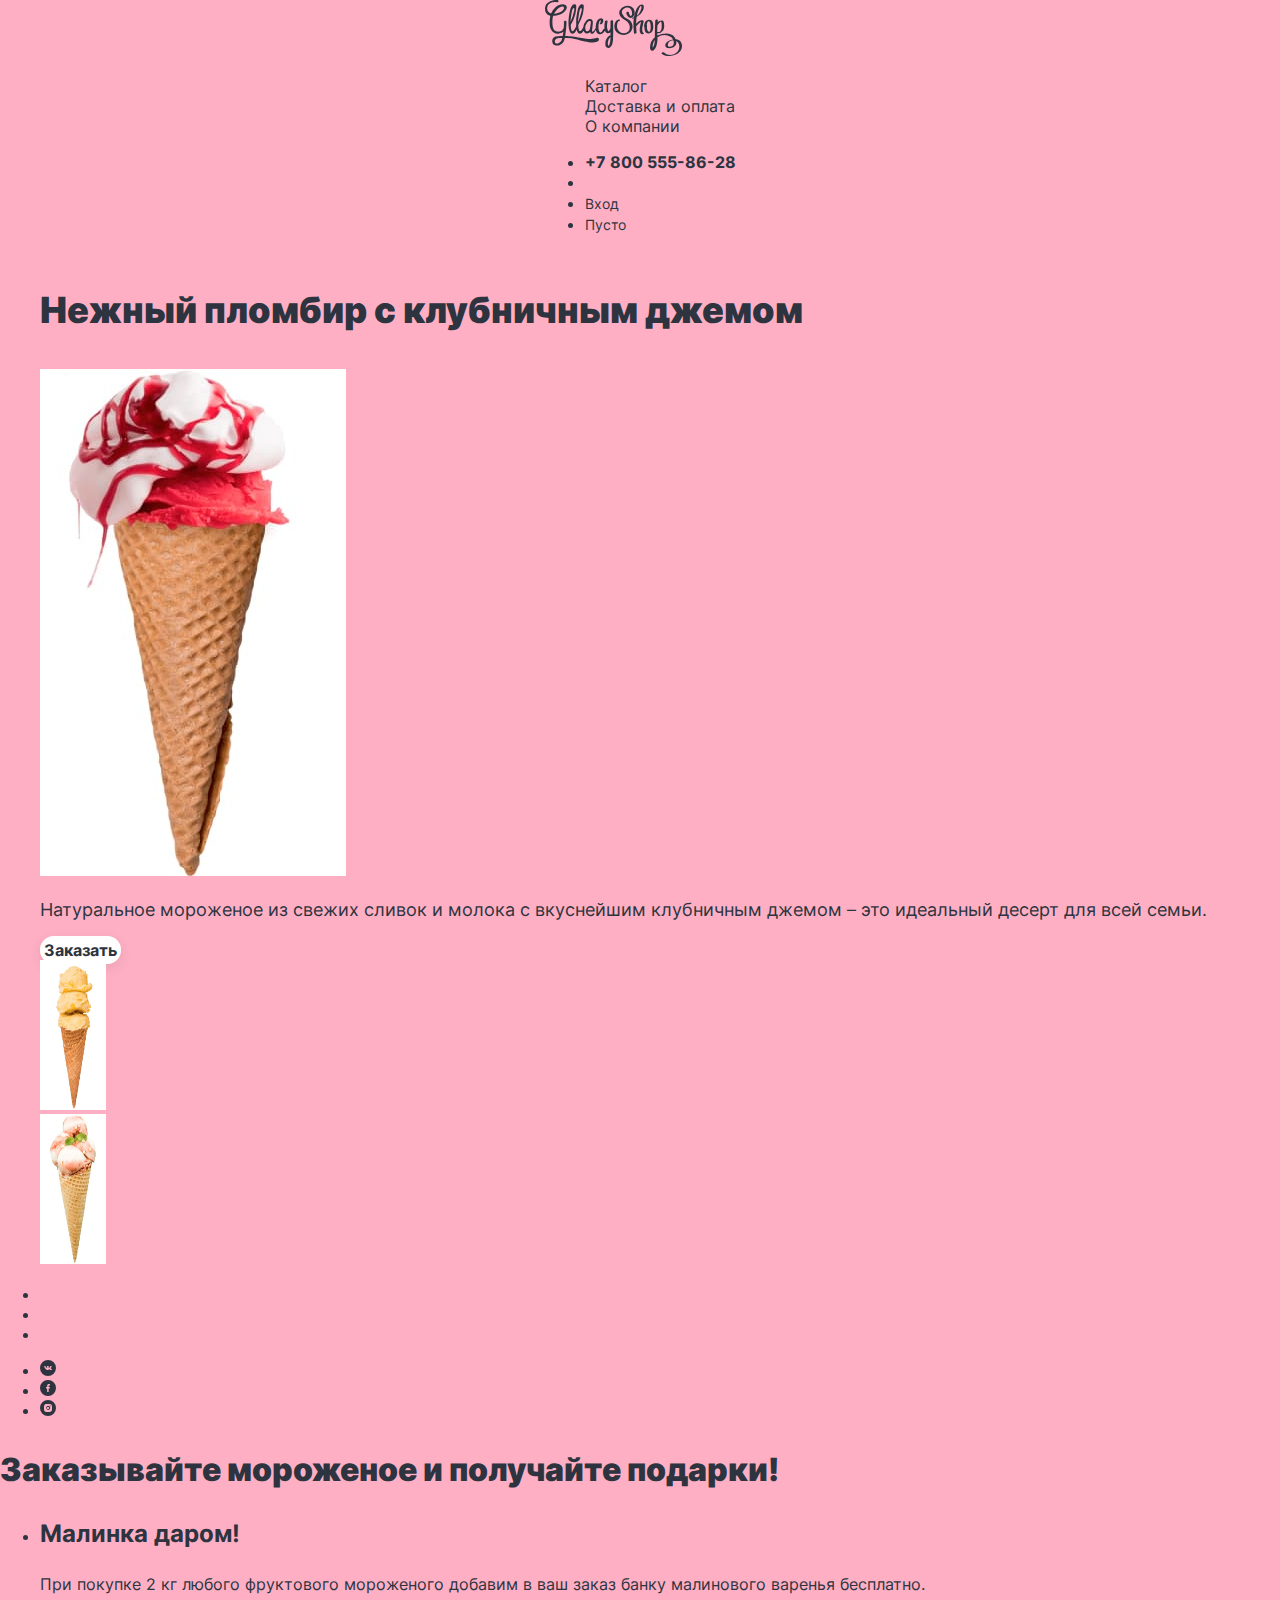
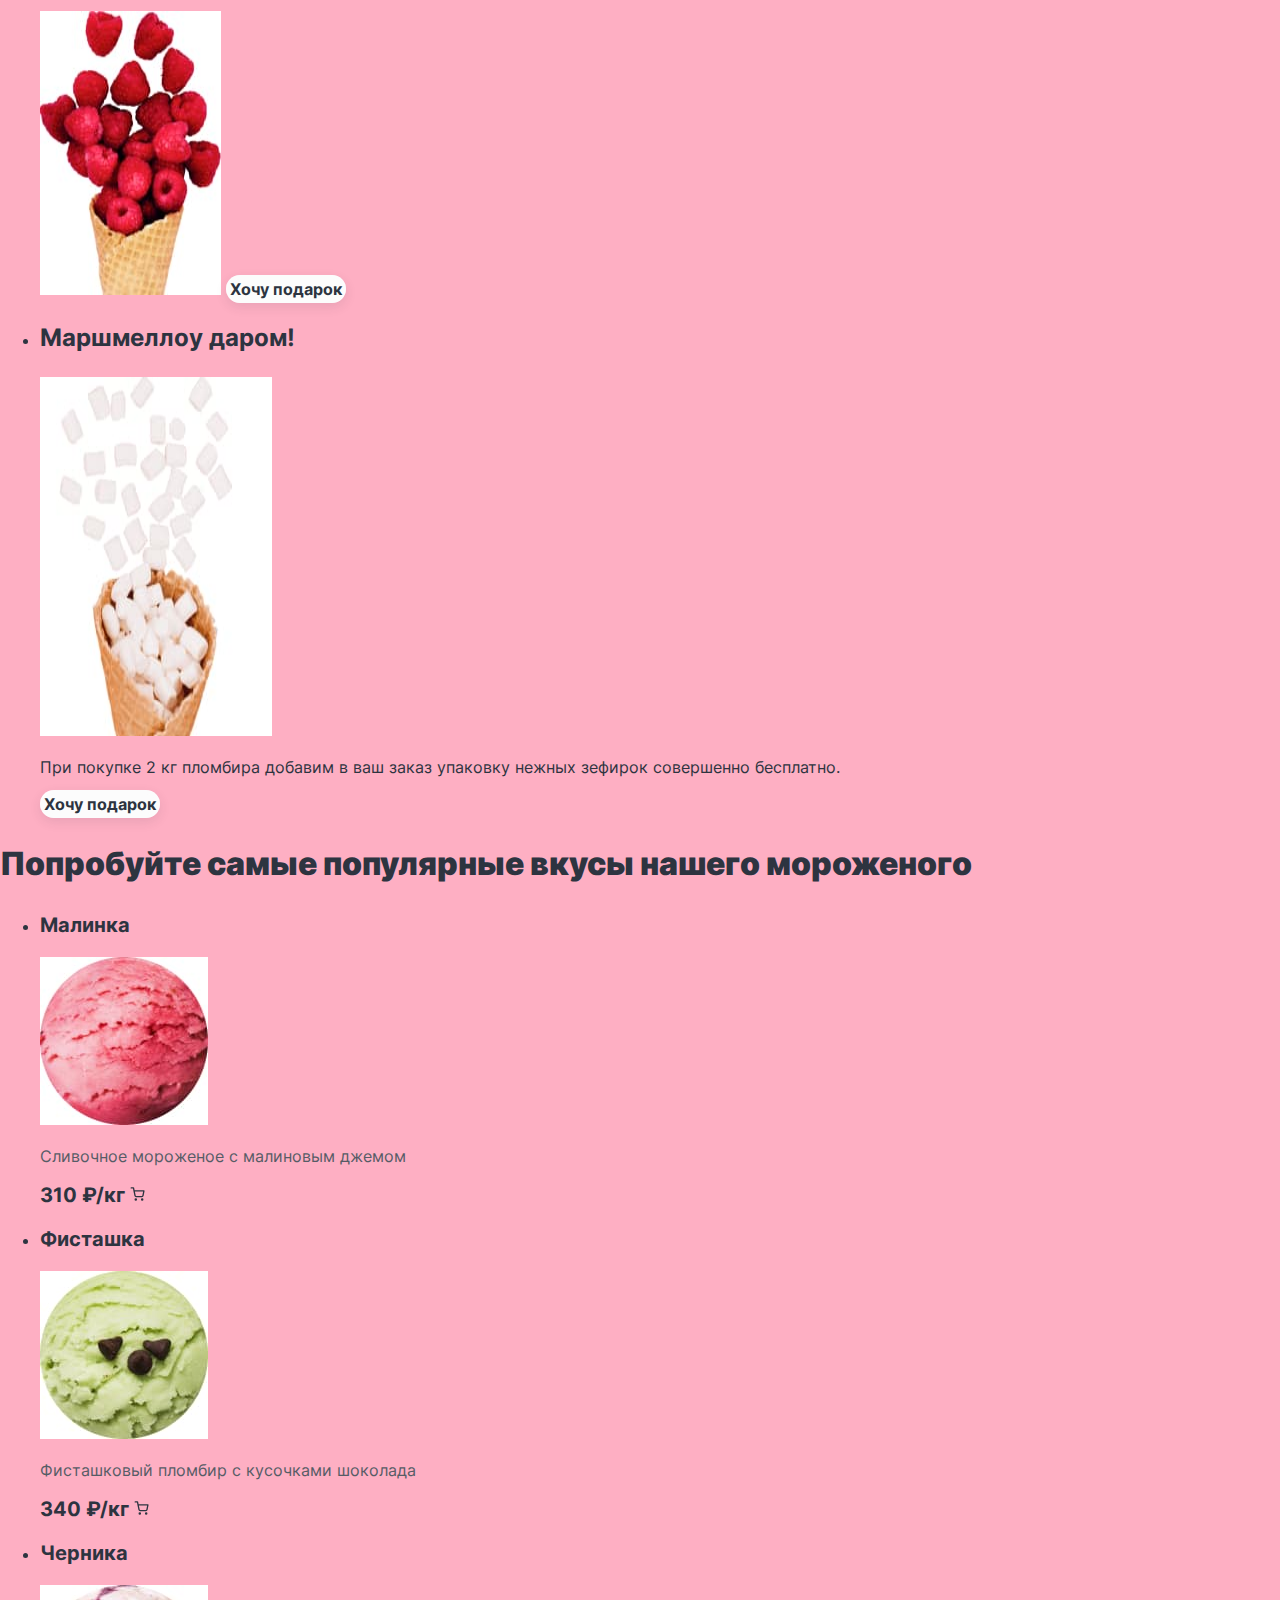
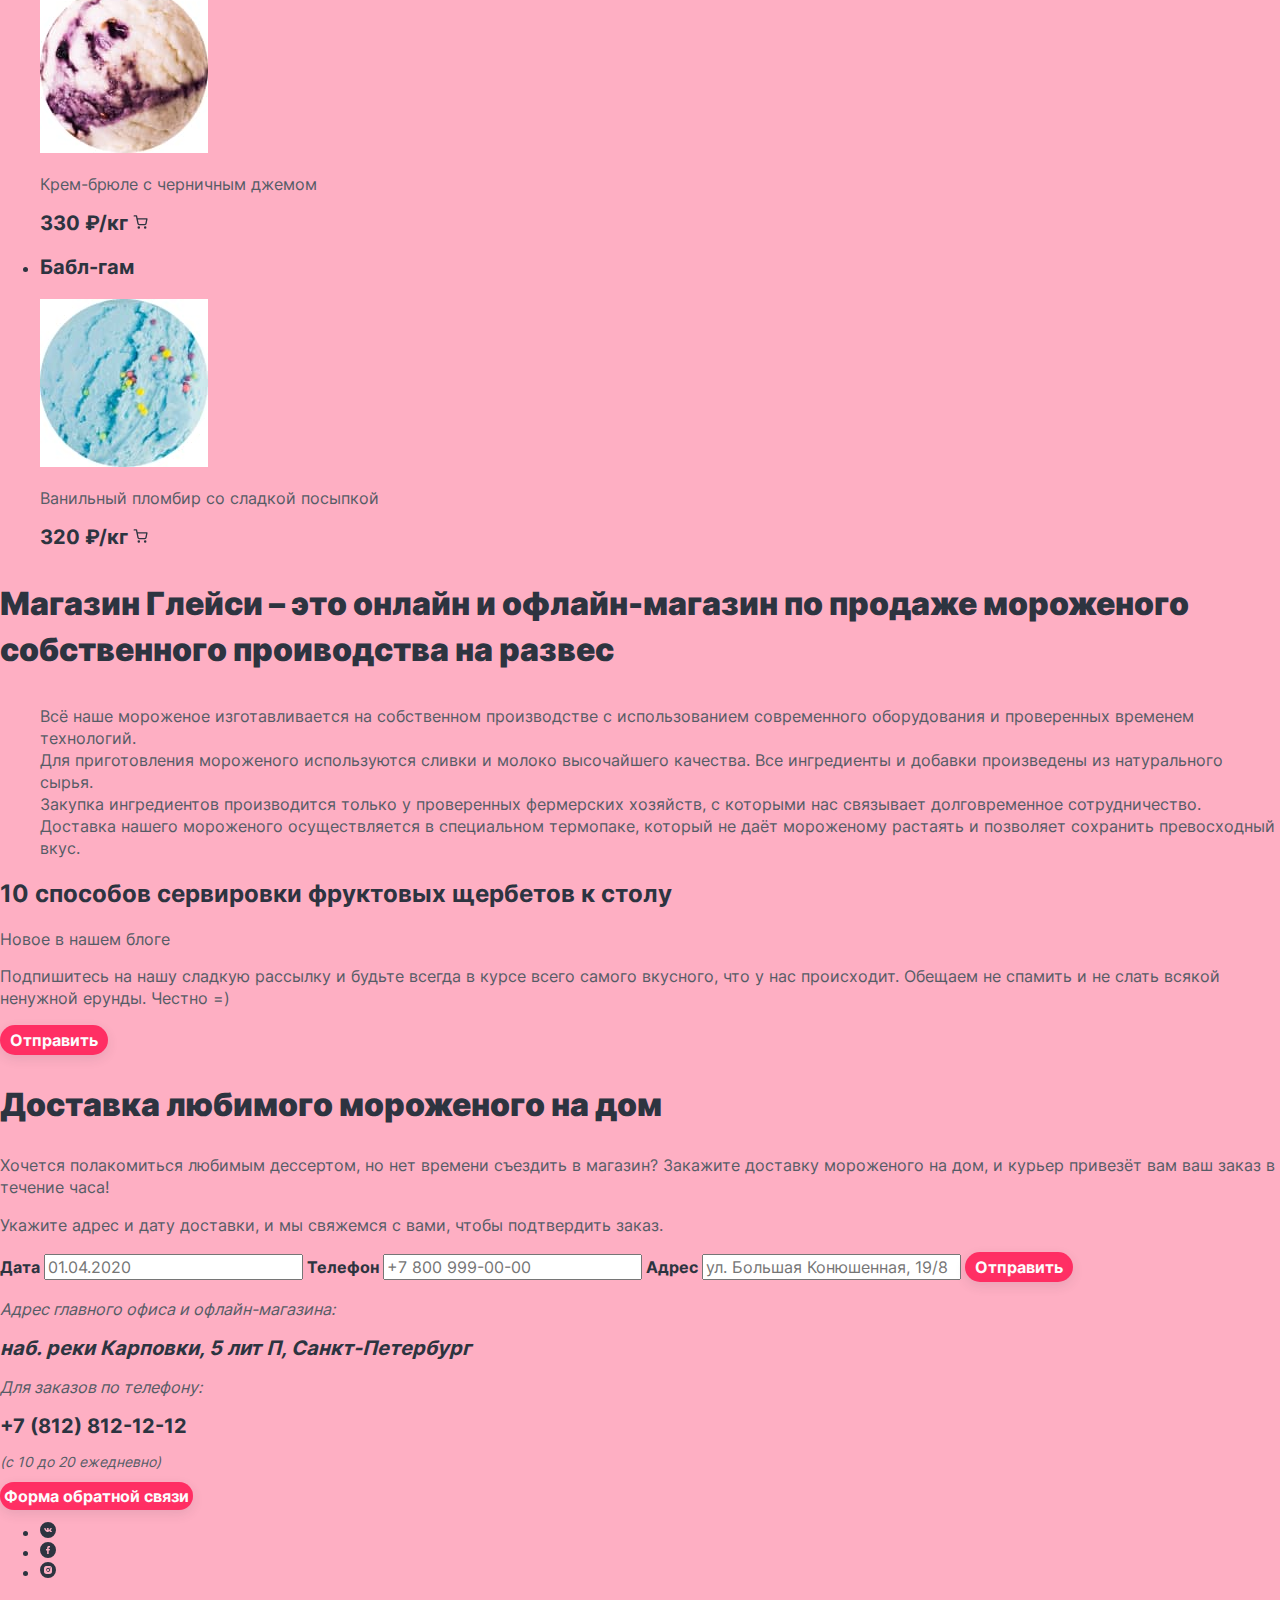
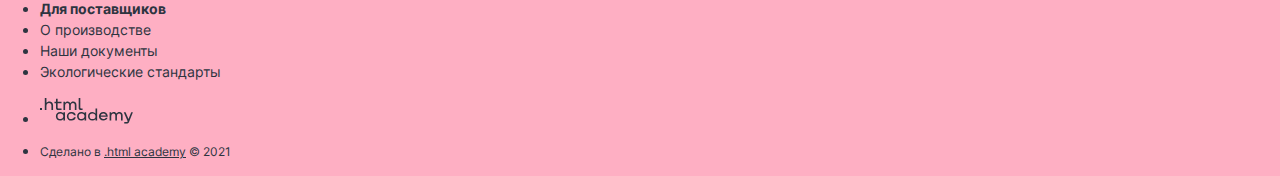
==== index.html @ 23bd1924 "Добавляет иконки в карточках товаров" ====
<!DOCTYPE html>
<html lang="ru">
  <head>
    <meta charset="utf-8">
    <link rel="stylesheet" href="styles/style.css">
    <link rel="stylesheet" href="fonts/stylesheet.css">
    <title>HTML Academy: Gllacy Shop</title>
  </head>
  <body>
    <!--Главная навигация-->
    <header class="main-header">
      <nav class="main-nav">
        <a class="main-nav-logo logo" href="https://htmlacademy.ru">
          <img class="main-nav-logo-img" src="/images/logo.svg" width="137" height="56" alt="Логотип магазина.">
        </a>
        <ul class="main-nav-list">
          <li class="main-nav-item">
            <a class="main-nav-link" href="catalog.html">Каталог</a>
          </li>
          <li class="main-nav-item">
            <a class="main-nav-link" href="#">Доставка и оплата</a>
          </li>
          <li class="main-nav-item">
            <a class="main-nav-link" href="#">О компании</a>
          </li>
        </ul>
        <ul class="user-nav-list">
          <li class=user-nav-item>
            <address class="user-nav-contacts">
              <a class="phone" href="tel:+78005558628">+7 800 555-86-28</a>
            </address>
          </li>
          <li class="user-nav-item">
            <a class="user-nav-link" href="#">
              <span class="visually-hidden">Поиск.</span>
            </a>
          </li>
          <li class="user-nav-item">
            <a class="user-nav-link" href="#">
              <span class="visually-hidden">Личный кабинет.</span>
              Вход
            </a>
          </li>
          <li class="user-nav-item">
            <a class="user-nav-link" href="#">
              <span class="visually-hidden">Корзина.</span>
              Пусто
            </a>
          </li>
        </ul>
      </nav>
    </header>
    <main class="main-page">
      <h1 class="visually-hidden">Gllacy Shop.</h1>
      <!--Рекламный блок-->
      <section class="promo">
        <h2 class="visually-hidden">Рекламный блок.</h2>
        <ul class="promo-list">
          <li class="promo-item">
            <h3 class="promo-caption">Нежный пломбир с клубничным джемом</h3>
            <img class="promo-img" src="/images/catalog/ice-cream-strawberry.jpg" width="306" height="507" alt="Рожок клубничного мороженого.">
            <p class="promo-text">Натуральное мороженое из свежих сливок и молока с вкуснейшим клубничным джемом – это идеальный десерт для всей семьи.</p>
            <a class="promo-link" href="#">Заказать</a>
          </li>
          <li class="promo-item">
            <img class="promo-img" src="/images/catalog/ice-cream-banana.jpg" width="66" height="150" alt="Рожок бананового мороженого.">
          </li>
          <li class="promo-item">
            <img class="promo-img" src="/images/catalog/ice-cream-marshmallow.jpg" width="66" height="150" alt="Рожок мороженого с Маршмеллоу.">
          </li>
        </ul>
        <!--Пагинация-->
        <div class="promo-pagination">
          <ul class="pagination-list">
            <li class="pagination-item">
              <a class="pagination-link visually-hidden" href="#">1.</a>
            </li>
            <li class="pagination-item">
              <a class="pagination-link visually-hidden" href="#">2.</a>
            </li>
            <li class="pagination-item">
              <a class="pagination-link visually-hidden" href="#">3.</a>
            </li>
          </ul>
        </div>
        <!--Ссылки на соц.сети-->
        <ul class="social-list">
          <li class="socials-item">
            <a class="socials-link socials-link-vk" href="https://vk.com/htmlacademy">
              <svg class="icon-vk" width="16" height="16" fill="none" xmlns="http://www.w3.org/2000/svg"><path fill-rule="evenodd" clip-rule="evenodd" d="M16 8A8 8 0 1 1 0 8a8 8 0 0 1 16 0ZM8.4 9.98H7.9s-1.05.06-1.98-.79c-1.01-.92-1.9-2.76-1.9-2.76s-.06-.12 0-.18.23-.07.23-.07H5.4s.11.01.19.06c.06.04.1.12.1.12s.18.4.43.78c.47.72.7.88.86.8.24-.11.16-1.02.16-1.02s0-.33-.11-.48c-.1-.11-.28-.14-.36-.15-.06-.01.04-.14.18-.2.2-.09.57-.1 1-.09.33 0 .43.02.56.05.3.06.3.27.27.71a9.7 9.7 0 0 0-.01.6c-.01.22-.02.48.15.58.09.05.3 0 .84-.8.25-.37.44-.81.44-.81s.04-.08.11-.12c.07-.03.15-.02.15-.02h1.2s.37-.04.43.1c.06.15-.14.5-.63 1.07-.46.54-.69.75-.67.92.01.13.16.25.44.48a3.4 3.4 0 0 1 .8.8c.26.4-.3.42-.3.42l-1.06.02s-.23.04-.54-.15c-.15-.1-.3-.25-.45-.4-.23-.22-.44-.43-.62-.38-.3.08-.28.65-.28.65s0 .12-.07.18c-.07.07-.22.08-.22.08Z" fill="#2D3440"/></svg>
            </a>
          </li>
          <li class="socials-item">
            <a class="socials-link socials-link-facebook" href="https://www.facebook.com/htmlacademy">
              <svg class="icon-facebook" width="16" height="16" fill="none" xmlns="http://www.w3.org/2000/svg"><path fill-rule="evenodd" clip-rule="evenodd" d="M16 8A8 8 0 1 1 0 8a8 8 0 0 1 16 0Zm-6.38.6h-.95V12H7.14V8.6H6V7h1.14V5.88C7.14 4.66 7.88 4 8.91 4c.5 0 .97.04 1.09.06V5.4h-.57c-.76 0-.76.39-.76.8V7H10l-.38 1.6Z" fill="#2D3440"/></svg>
            </a>
          </li>
          <li class="socials-item">
            <a class="socials-link socials-link-insta" href="https://wwww.instagram.com/htmlacademy">
              <svg class="icon-instagram" width="16" height="16" fill="none" xmlns="http://www.w3.org/2000/svg"><path fill-rule="evenodd" clip-rule="evenodd" d="M16 8A8 8 0 1 1 0 8a8 8 0 0 1 16 0ZM9.65 4.02C9.22 4 9.09 4 8 4c-1.09 0-1.22 0-1.65.02-.43.02-.71.1-.97.19-.27.1-.5.26-.7.46-.21.2-.37.44-.47.71-.1.26-.17.54-.19.97C4 6.78 4 6.91 4 8c0 1.09 0 1.22.02 1.65.02.42.1.72.19.97.1.27.26.5.46.7.2.21.44.37.71.47.26.1.55.17.97.19.43.02.56.02 1.65.02 1.09 0 1.22 0 1.65-.02.42-.02.72-.1.97-.19.27-.1.5-.26.7-.46.21-.2.37-.44.47-.71.1-.26.17-.55.19-.97C12 9.22 12 9.09 12 8c0-1.09 0-1.22-.02-1.65a2.95 2.95 0 0 0-.19-.97c-.1-.27-.26-.5-.46-.7a1.95 1.95 0 0 0-.71-.47c-.26-.1-.55-.17-.97-.19ZM6.59 6.6A2 2 0 1 1 9.4 9.4 2 2 0 0 1 6.6 6.6Zm3.86-1.04a.5.5 0 1 1-.7.7.5.5 0 0 1 .7-.7Zm-1.6 1.6a1.2 1.2 0 1 0-1.7 1.7 1.2 1.2 0 0 0 1.7-1.7Z" fill="#2D3440"/></svg>
            </a>
          </li>
        </ul>
      </section>
      <!--Акции-->
      <section class="banner">
        <h2 class="banner-title">Заказывайте мороженое и получайте подарки!</h2>
        <ul class="banner-list">
          <li class="banner-card">
            <h3 class="banner-card-caption">Малинка даром!</h3>
            <p class="banner-card-text">При покупке 2 кг любого фруктового мороженого добавим в ваш заказ банку малинового варенья бесплатно.</p>
            <img class="banner-card-img" src="/images/raspberry.jpg" width="181" height="284" alt="Рожок с малинкой">
            <a class="btn banner-card-link">Хочу подарок</a>
          </li>
          <li class="banner-card">
            <h3 class="banner-card-caption">Маршмеллоу даром!</h3>
            <img class="banner-card-img" src="/images/marshmallow.jpg" width="232" height="359" alt="Рожок с зефирками">
            <p class="banner-card-text">При покупке 2 кг пломбира добавим в ваш заказ упаковку нежных зефирок совершенно бесплатно.</p>
            <a class="btn banner-card-link">Хочу подарок</a>
          </li>
        </ul>
      </section>
      <!--Популярные товары-->
      <section class="popular">
        <h2 class="popular-title">Попробуйте самые популярные вкусы нашего мороженого</h2>
        <ul class="popular-list">
          <li class="popular-item">
            <h3 class="popular-item-caption">Малинка</h3>
            <img class="popular-item-img" src="/images/catalog/rasberry-ball.jpg" width="168" height="168" alt="Шарик малинового мороженого.">
            <p class="popular-item-text">Сливочное мороженое с малиновым джемом</p>
            <strong class="popular-item-price">310 ₽/кг</strong>
            <a class="basket" href="#">
              <svg class="basket-icon-svg" width="16" height="16" fill="none" xmlns="http://www.w3.org/2000/svg"><path fill-rule="evenodd" clip-rule="evenodd" d="M1.17 1.25a.67.67 0 0 0 0 1.33h1.77l.47 2.34v.05l.97 4.84a1.83 1.83 0 0 0 1.82 1.46h5.62a1.83 1.83 0 0 0 1.82-1.46V9.8l.93-4.86a.67.67 0 0 0-.66-.8h-9.3L4.14 1.8a.67.67 0 0 0-.66-.54H1.17Zm4.52 8.3-.81-4.07h8.23l-.78 4.07a.5.5 0 0 1-.49.4H6.18a.5.5 0 0 1-.49-.4ZM4.56 13.5a1.25 1.25 0 1 1 2.49 0 1.25 1.25 0 0 1-2.5 0Zm6.37 0a1.25 1.25 0 1 1 2.5 0 1.25 1.25 0 0 1-2.5 0Z" fill="#2D3440"/></svg>
            </a>
          </li>
          <li class="popular-item">
            <h3 class="popular-item-caption">Фисташка</h3>
            <img class="popular-item-img" src="/images/catalog/pistachio-ball.jpg" width="168" height="168" alt="Шарик фисташкового мороженого.">
            <p class="popular-item-text">Фисташковый пломбир с кусочками шоколада</p>
            <strong class="popular-item-price">340 ₽/кг</strong>
            <a class="basket" href="#">
              <svg class="basket-icon-svg" width="16" height="16" fill="none" xmlns="http://www.w3.org/2000/svg"><path fill-rule="evenodd" clip-rule="evenodd" d="M1.17 1.25a.67.67 0 0 0 0 1.33h1.77l.47 2.34v.05l.97 4.84a1.83 1.83 0 0 0 1.82 1.46h5.62a1.83 1.83 0 0 0 1.82-1.46V9.8l.93-4.86a.67.67 0 0 0-.66-.8h-9.3L4.14 1.8a.67.67 0 0 0-.66-.54H1.17Zm4.52 8.3-.81-4.07h8.23l-.78 4.07a.5.5 0 0 1-.49.4H6.18a.5.5 0 0 1-.49-.4ZM4.56 13.5a1.25 1.25 0 1 1 2.49 0 1.25 1.25 0 0 1-2.5 0Zm6.37 0a1.25 1.25 0 1 1 2.5 0 1.25 1.25 0 0 1-2.5 0Z" fill="#2D3440"/></svg>
            </a>
          </li>
          <li class="popular-item">
            <h3 class="popular-item-caption">Черника</h3>
            <img class="popular-item-img" src="/images/catalog/blueberry-ball.jpg" width="168" height="168" alt="Шарик черничного мороженого.">
            <p class="popular-item-text">Крем-брюле с черничным джемом</p>
            <strong class="popular-item-price">330 ₽/кг</strong>
            <a class="basket" href="#">
              <svg class="basket-icon-svg" width="16" height="16" fill="none" xmlns="http://www.w3.org/2000/svg"><path fill-rule="evenodd" clip-rule="evenodd" d="M1.17 1.25a.67.67 0 0 0 0 1.33h1.77l.47 2.34v.05l.97 4.84a1.83 1.83 0 0 0 1.82 1.46h5.62a1.83 1.83 0 0 0 1.82-1.46V9.8l.93-4.86a.67.67 0 0 0-.66-.8h-9.3L4.14 1.8a.67.67 0 0 0-.66-.54H1.17Zm4.52 8.3-.81-4.07h8.23l-.78 4.07a.5.5 0 0 1-.49.4H6.18a.5.5 0 0 1-.49-.4ZM4.56 13.5a1.25 1.25 0 1 1 2.49 0 1.25 1.25 0 0 1-2.5 0Zm6.37 0a1.25 1.25 0 1 1 2.5 0 1.25 1.25 0 0 1-2.5 0Z" fill="#2D3440"/></svg>
            </a>
          </li>
          <li class="popular-item">
            <h3 class="popular-item-caption">Бабл-гам</h3>
            <img class="popular-item-img" src="/images/catalog/bubble-ball.jpg" width="168" height="168" alt="Шарик ванильного мороженого голубого цвета.">
            <p class="popular-item-text">Ванильный пломбир со сладкой посыпкой</p>
            <strong class="popular-item-price">320 ₽/кг</strong>
            <a class="basket" href="#">
              <svg class="basket-icon-svg" width="16" height="16" fill="none" xmlns="http://www.w3.org/2000/svg"><path fill-rule="evenodd" clip-rule="evenodd" d="M1.17 1.25a.67.67 0 0 0 0 1.33h1.77l.47 2.34v.05l.97 4.84a1.83 1.83 0 0 0 1.82 1.46h5.62a1.83 1.83 0 0 0 1.82-1.46V9.8l.93-4.86a.67.67 0 0 0-.66-.8h-9.3L4.14 1.8a.67.67 0 0 0-.66-.54H1.17Zm4.52 8.3-.81-4.07h8.23l-.78 4.07a.5.5 0 0 1-.49.4H6.18a.5.5 0 0 1-.49-.4ZM4.56 13.5a1.25 1.25 0 1 1 2.49 0 1.25 1.25 0 0 1-2.5 0Zm6.37 0a1.25 1.25 0 1 1 2.5 0 1.25 1.25 0 0 1-2.5 0Z" fill="#2D3440"/></svg>
            </a>
          </li>
        </ul>
      </section>
      <!--Преимущества-->
      <section class="advantages">
        <h2 class="visually-hidden">Преимущества.</h2>
        <h3 class="advantages-title">Магазин Глейси – это онлайн и офлайн-магазин по продаже мороженого собственного проиводства на развес</h3>
        <dl class="advantages-list">
          <dt class="advantages-term icon-product">
            <span class="visually-hidden">Собственное производство.</span>
          </dt>
          <dd class="advantages-text">Всё наше мороженое изготавливается на собственном производстве с использованием современного оборудования и проверенных временем технологий.</dd>
          <dt class="advantages-term icon-ingredients">
            <span class="visually-hidden">Натуральные ингридиенты.</span>
          </dt>
          <dd class="advantages-text">Для приготовления мороженого используются сливки и молоко высочайшего качества. Все ингредиенты и добавки произведены из натурального сырья.</dd>
          <dt class="advantages-term icon-purchase">
            <span class="visually-hidden">Закупка у проверенных фермеров.</span>
          </dt>
          <dd class="advantages-text">Закупка ингредиентов производится только у проверенных фермерских хозяйств, с которыми нас связывает долговременное сотрудничество.</dd>
          <dt class="advantages-term icon-delivery">
            <span class="visually-hidden">Доставка.</span>
          </dt>
          <dd class="advantages-text">Доставка нашего мороженого осуществляется в специальном термопаке, который не даёт мороженому растаять и позволяет сохранить превосходный вкус.</dd>
        </dl>
      </section>
      <!--Блог-->
      <aside class="blog">
        <a class="blog-link" href="#">
          <h2 class="blog-title">10 способов сервировки фруктовых щербетов к столу</h2>
          <p class="blog-text">Новое в нашем блоге</p>
        </a>
      </aside>
      <!--Подписка-->
      <article class="subscription">
        <h2 class="visually-hidden">Подписка</h2>
        <p class="subscription-text">Подпишитесь на нашу сладкую рассылку и будьте всегда в курсе всего самого вкусного, что у нас происходит. Обещаем не спамить и не слать всякой ненужной ерунды. Честно =)</p>
          <form class="subscription-form" action="https://echo.htmlacademy.ru" method="post" >
            <label class="visually-hidden">Ваш email.
              <input class="subscription-field" type="email" name="subscription-email" id="subscription-email" placeholder="email@example.com">
            </label>
          </form>
          <button class="subscription-button" type="submit">Отправить</button>
      </article>
      <section class="delivery">
        <h2 class="delivery-tytle">Доставка любимого мороженого на дом</h2>
        <p class="delivery-text">Хочется полакомиться любимым дессертом, но нет времени съездить в магазин? Закажите доставку мороженого на дом, и курьер привезёт вам ваш заказ в течение часа!</p>
        <form class="delivery-form" action="https://echo.htmlacademy.ru" method="post">
          <p class="delivery-form-text">Укажите адрес и дату доставки, и мы свяжемся с вами, чтобы подтвердить заказ.</p>
          <label class="delivery-form-date">Дата    <!--Добавить всплывающую подсказку-->
            <input class="delivery-date-field" type="text" name="delivery-date" id="delivery-date" placeholder="01.04.2020">
          </label>
          <label class="delivery-form-phone">Телефон
            <input class="delivery-phone-field" type="text" name="delivery-phone" id="delivery-phone" placeholder="+7 800 999-00-00">
          </label>
          <label class="delivery-form-adress">Адрес    <!--Добавить всплывающую подсказку-->
            <input class="delivery-adress-field" type="text" name="delivery-adress" id="delivery-adress" placeholder="ул. Большая Конюшенная, 19/8">
          </label>
          <button class="subscription-button" type="submit">Отправить</button>
        </form>
      </section>
      <section class="feedback">
        <h2 class="visually-hidden">Контакты.</h2>
        <address class="feedback-contacts">
          <p class="contact-adress">Адрес главного офиса и офлайн-магазина:</p>
          <!--ссылка или просто strong-->
          <a class="contact-adress-link" href="#">наб. реки Карповки, 5 лит П, Санкт-Петербург</a>    <!--Добавить адресс ссылке-->
          <p class="contact-phone">Для заказов по телефону:</p>
          <a class="contact-phone-link" href="+78128121212">+7 (812) 812-12-12</a>
          <p class="contact-time">(с 10 до 20 ежедневно)</p>
        </address>
        <a class="feedback-butoon" href="#">Форма обратной связи</a>
      </section>
    </main>
    <footer class="page-footer">
      <ul class="social-list">
        <li class="socials-item">
          <a class="socials-link socials-link-vk" href="https://vk.com/htmlacademy">
            <svg class="icon-vk" width="16" height="16" fill="none" xmlns="http://www.w3.org/2000/svg"><path fill-rule="evenodd" clip-rule="evenodd" d="M16 8A8 8 0 1 1 0 8a8 8 0 0 1 16 0ZM8.4 9.98H7.9s-1.05.06-1.98-.79c-1.01-.92-1.9-2.76-1.9-2.76s-.06-.12 0-.18.23-.07.23-.07H5.4s.11.01.19.06c.06.04.1.12.1.12s.18.4.43.78c.47.72.7.88.86.8.24-.11.16-1.02.16-1.02s0-.33-.11-.48c-.1-.11-.28-.14-.36-.15-.06-.01.04-.14.18-.2.2-.09.57-.1 1-.09.33 0 .43.02.56.05.3.06.3.27.27.71a9.7 9.7 0 0 0-.01.6c-.01.22-.02.48.15.58.09.05.3 0 .84-.8.25-.37.44-.81.44-.81s.04-.08.11-.12c.07-.03.15-.02.15-.02h1.2s.37-.04.43.1c.06.15-.14.5-.63 1.07-.46.54-.69.75-.67.92.01.13.16.25.44.48a3.4 3.4 0 0 1 .8.8c.26.4-.3.42-.3.42l-1.06.02s-.23.04-.54-.15c-.15-.1-.3-.25-.45-.4-.23-.22-.44-.43-.62-.38-.3.08-.28.65-.28.65s0 .12-.07.18c-.07.07-.22.08-.22.08Z" fill="#2D3440"/></svg>
          </a>
        </li>
        <li class="socials-item">
          <a class="socials-link socials-link-facebook" href="https://www.facebook.com/htmlacademy">
            <svg class="icon-facebook" width="16" height="16" fill="none" xmlns="http://www.w3.org/2000/svg"><path fill-rule="evenodd" clip-rule="evenodd" d="M16 8A8 8 0 1 1 0 8a8 8 0 0 1 16 0Zm-6.38.6h-.95V12H7.14V8.6H6V7h1.14V5.88C7.14 4.66 7.88 4 8.91 4c.5 0 .97.04 1.09.06V5.4h-.57c-.76 0-.76.39-.76.8V7H10l-.38 1.6Z" fill="#2D3440"/></svg>
          </a>
        </li>
        <li class="socials-item">
          <a class="socials-link socials-link-insta" href="https://wwww.instagram.com/htmlacademy">
            <svg class="icon-instagram" width="16" height="16" fill="none" xmlns="http://www.w3.org/2000/svg"><path fill-rule="evenodd" clip-rule="evenodd" d="M16 8A8 8 0 1 1 0 8a8 8 0 0 1 16 0ZM9.65 4.02C9.22 4 9.09 4 8 4c-1.09 0-1.22 0-1.65.02-.43.02-.71.1-.97.19-.27.1-.5.26-.7.46-.21.2-.37.44-.47.71-.1.26-.17.54-.19.97C4 6.78 4 6.91 4 8c0 1.09 0 1.22.02 1.65.02.42.1.72.19.97.1.27.26.5.46.7.2.21.44.37.71.47.26.1.55.17.97.19.43.02.56.02 1.65.02 1.09 0 1.22 0 1.65-.02.42-.02.72-.1.97-.19.27-.1.5-.26.7-.46.21-.2.37-.44.47-.71.1-.26.17-.55.19-.97C12 9.22 12 9.09 12 8c0-1.09 0-1.22-.02-1.65a2.95 2.95 0 0 0-.19-.97c-.1-.27-.26-.5-.46-.7a1.95 1.95 0 0 0-.71-.47c-.26-.1-.55-.17-.97-.19ZM6.59 6.6A2 2 0 1 1 9.4 9.4 2 2 0 0 1 6.6 6.6Zm3.86-1.04a.5.5 0 1 1-.7.7.5.5 0 0 1 .7-.7Zm-1.6 1.6a1.2 1.2 0 1 0-1.7 1.7 1.2 1.2 0 0 0 1.7-1.7Z" fill="#2D3440"/></svg>
          </a>
        </li>
      </ul>
      <ul class="footer-menu-list">
        <li class="footer-menu-item">
          <a class="footer-menu-link" href="#"><strong class="footer-menu-strong">Для поставщиков</strong></a>
        </li>
        <li class="footer-menu-item">
          <a class="footer-menu-link" href="#">О производстве</a>
        </li>
        <li class="footer-menu-item">
          <a class="footer-menu-link" href="#">Наши документы</a>
        </li>
        <li class="footer-menu-item">
          <a class="footer-menu-link" href="#">Экологические стандарты</a>
        </li>
      </ul>
      <ul class="footer-copyright-list">
        <li class="footer-copyright-item">
          <a class="footer-copyright-link" href="https://htmlacademy.ru">
            <img class="footer-copyright-img" src="/images/logo_htmlacademy.svg" width="93" height="26" alt="Логотип htmlacademy.">
          </a>
        </li>
        <li class="footer-copyright-item">
          <p class="footer-copyright-text">Сделано в <a class="footer-copyright-link" href="https://htmlacademy.ru">.html academy</a> © 2021</p>
        </li>
      </ul>
    </footer>
  </body>
---- styles/style.css ----
@font-face {
  font-family: 'Inter';
  src: url('Inter-ExtraBold.woff2') format('woff2'),
       url('Inter-ExtraBold.woff') format('woff');
  font-weight: bold;
  font-style: normal;
  font-display: swap;
}

@font-face {
  font-family: 'Inter';
  src: url('Inter-SemiBold.woff2') format('woff2'),
       url('Inter-SemiBold.woff') format('woff');
  font-weight: 600;
  font-style: normal;
  font-display: swap;
}

@font-face {
  font-family: 'Inter';
  src: url('Inter-Regular.woff2') format('woff2'),
       url('Inter-Regular.woff') format('woff');
  font-weight: normal;
  font-style: normal;
  font-display: swap;
}

@font-face {
  font-family: 'Inter';
  src: url('Inter-Black.woff2') format('woff2'),
       url('Inter-Black.woff') format('woff');
  font-weight: 900;
  font-style: normal;
  font-display: swap;
}

@font-face {
  font-family: 'Inter';
  src: url('Inter-Medium.woff2') format('woff2'),
       url('Inter-Medium.woff') format('woff');
  font-weight: 500;
  font-style: normal;
  font-display: swap;
}

@font-face {
  font-family: 'Inter';
  src: url('Inter-Light.woff2') format('woff2'),
       url('Inter-Light.woff') format('woff');
  font-weight: 300;
  font-style: normal;
  font-display: swap;
}

@font-face {
  font-family: 'Inter';
  src: url('Inter-Thin.woff2') format('woff2'),
       url('Inter-Thin.woff') format('woff');
  font-weight: 100;
  font-style: normal;
  font-display: swap;
}

@font-face {
  font-family: 'Inter';
  src: url('Inter-ExtraLight.woff2') format('woff2'),
       url('Inter-ExtraLight.woff') format('woff');
  font-weight: 200;
  font-style: normal;
  font-display: swap;
}

@font-face {
  font-family: 'Inter';
  src: url('Inter-Bold.woff2') format('woff2'),
       url('Inter-Bold.woff') format('woff');
  font-weight: bold;
  font-style: normal;
  font-display: swap;
}

:root {
  --color-extra-dark: #2d3440;
  --color-dark: #565c66;
  --color-neutral: #b9b9b9;
  --color-light: #e7e7e7;
  --color-extra-light: #fcfcfc;
  --color-white: #ffffff;
  --color-extra-bright: #ff2f64;
  --color-bright: #ff4a78;
  --color-neutral-bright: #ff7799;
  --color-light-bright: #feafc3;
  --color-extra-light-bright: #ffcbd8;
  --color-blue: #69a9ff;
  --color-yellow: #fcc850;
  --color-error: #ea5454;
  --color-warning: #fd912e;
  --color-success: #00e484;
  --color-border: rgba(255, 47, 100, 0.3);
  --color-border-light: rgba(252, 252, 252, 0.4);
  --color-background-color: rgba(252, 252, 252, 0.3);
  --color-shadow: rgba(45, 52, 64, 0.1);
}

html {
  height: 100%;
}

.visually-hidden {
  position: absolute;
  clip: rect(0, 0, 0, 0);
  margin: -1px;
  padding: 0;
  border: 0;
  height: 1px;
  width: 1px;
  overflow: hidden;
}

body {
  margin: 0;
  display: flex;
  flex-direction: column;
  min-height: 100%;
  font-family: "Inter", sans-serif;
  font-style: normal;
  font-weight: 400;
  font-size: 16px;
  line-height: 20px;
  color: var(--color-extra-dark);
  background-color: var(--color-light-bright);
}

/* Шапка */

.main-header {
  margin: 0 auto;
}

.main-nav-list {
  list-style-type: none;
}

.main-nav-link {
  font-size: 16px;
  font-weight: 400;
  line-height: 20px;
  color: var(--color-extra-dark);
  text-decoration: none;
}

.phone {
  font-size: 16px;
  font-weight: 700;
  line-height: 20px;
  color: var(--color-extra-dark);
  text-decoration: none;
  font-style: normal;
}

.user-nav-link {
  font-size: 14px;
  font-weight: 400;
  line-height: 20px;
  color: var(--color-extra-dark);
  text-decoration: none;
}

/* Промо */

.promo-list {
  list-style-type: none;
}

.promo-caption {
  font-size: 36px;
  font-weight: 900;
  line-height: 46px;
}

.promo-text {
  font-size: 18px;
  font-weight: 400;
  line-height: 24px;
}

.promo-link {
  font-size: 16px;
  font-weight: 700;
  line-height: 20px;
  color: var(--color-extra-dark);
  text-decoration: none;
  background-color: var(--color-white);
  border: 4px solid var(--color-border-light);
  border-radius: 26px;
  box-shadow: 0px 4px 12px var(--color-shadow);
}

/* Пагинация */

/* ССылки на соц.сети */

/* Баннеры */

.banner-title {
  font-size: 32px;
  font-weight: 900;
  line-height: 46px;
}

.banner-card-caption {
  font-size: 24px;
  font-weight: 700;
  line-height: 30px;
}

.banner-card-text {
  font-size: 16px;
  font-weight: 400;
  line-height: 22px;
}

.banner-card-link {
  font-size: 16px;
  font-weight: 700;
  line-height: 20px;
  background-color: var(--color-extra-light);
}

.btn {
  border: 4px solid var(--color-border-light);
  border-radius: 26px;
  box-shadow: 0px 4px 12px var(--color-shadow);
}

/* Популярные товары */

.popular-title {
  font-size: 32px;
  font-weight: 900;
  line-height: 46px;
}

.popular-item-caption {
  font-size: 20px;
  font-weight: 700;
  line-height: 24px;
}

.popular-item-text {
  font-size: 16px;
  font-weight: 400;
  line-height: 22px;
  color: var(--color-dark);
}

.popular-item-price {
  font-size: 20px;
  font-weight: 700;
  line-height: 24px;
}

/* Преимущества */

.advantages-title {
  font-size: 32px;
  font-weight: 900;
  line-height: 46px;
}

.advantages-text {
  font-size: 16px;
  font-weight: 400;
  line-height: 22px;
  color: var(--color-dark);
}

/* Блог */

.blog-link {
  text-decoration: none;
  color: var(--color-extra-dark);
}

.blog-title {
  font-size: 24px;
  font-weight: 700;
  line-height: 30px;
  text-decoration: none;
}

.blog-text {
  font-size: 16px;
  font-weight: 400;
  line-height: 20px;
  color: var(--color-dark);
}

/* Подписка */

.subscription-text {
  font-size: 16px;
  font-weight: 400;
  line-height: 22px;
  color: var(--color-dark);
}

.subscription-field {
  font-family: "Inter", sans-serif;
  font-size: 16px;
  font-weight: 400;
  line-height: 20px;
  color: var(--color-neutral);
}

.subscription-field::placeholder {
  font-family: "Inter", sans-serif;
  font-size: 16px;
  font-weight: 400;
  line-height: 20px;
  color: var(--color-neutral);
}

.subscription-button {
  font-family: "Inter", sans-serif;
  font-size: 16px;
  font-weight: 700;
  line-height: 20px;
  text-align: center;
  color: var(--color-extra-light);
  background-color: var(--color-extra-bright);
  border: 4px solid var(--color-border);
  box-shadow: 0px 4px 12px var(--color-shadow);
  border-radius: 26px;
}

/* Доставка */

.delivery-tytle {
  font-size: 32px;
  font-weight: 900;
  line-height: 46px;
  color: var(--color-extra-dark);
}

.delivery-text {
  font-size: 16px;
  font-weight: 400;
  line-height: 22px;
  color: var(--color-dark);
}

.delivery-form-text {
  font-size: 16px;
  font-weight: 400;
  line-height: 22px;
  color: var(--color-dark);
}

.delivery-form-date,
.delivery-form-phone,
.delivery-form-adress {
  font-size: 16px;
  font-weight: 700;
  line-height: 20px;
  color: var(--color-extra-dark);
}

.delivery-date-field,
.delivery-phone-field,
.delivery-adress-field {
  font-family: "Inter",sans-serif;
  font-size: 16px;
  font-weight: 400;
  line-height: 20px;
  font-style: normal;
  color: var(--color-neutral);
}

/* Контакты */

.contact-adress {
  font-size: 16px;
  font-weight: 400;
  line-height: 22px;
  color: var(--color-dark);
}

.contact-adress-link {
  font-size: 20px;
  font-weight: 700;
  line-height: 24px;
  color: var(--color-extra-dark);
  text-decoration: none;
}

.contact-phone {
  font-size: 16px;
  font-weight: 400;
  line-height: 22px;
  color: var(--color-dark);
}

.contact-phone-link {
  font-family: "Inter", sans-serif;
  font-size: 20px;
  font-weight: 700;
  line-height: 24px;
  color: var(--color-extra-dark);
  font-style: normal;
  text-decoration: none;
}

.contact-time {
  font-size: 14px;
  font-weight: 400;
  line-height: 20px;
  color: var(--color-dark);
}

.feedback-butoon {
  font-family: "Inter", sans-serif;
  font-size: 16px;
  font-weight: 700;
  line-height: 20px;
  text-align: center;
  text-decoration: none;
  color: var(--color-extra-light);
  background-color: var(--color-extra-bright);
  border: 4px solid var(--color-border);
  border-radius: 26px;
  box-shadow: 0px 4px 12px var(--color-shadow);
}

/* Футер */

.footer-menu-strong {
  font-size: 14px;
  font-weight: 700;
  line-height: 20px;
  color: var(--color-extra-dark);
}

.footer-menu-link {
  font-size: 14px;
  font-weight: 400;
  line-height: 20px;
  text-decoration: none;
  color: var(--color-extra-dark);
}

.footer-copyright-text {
  font-size: 12px;
  font-weight: 400;
  line-height: 16px;
  color: var(--color-extra-dark);
}

.footer-copyright-link {
  color: var(--color-extra-dark);
}


/* Каталог */

.breadcrumbs-link {
  font-size: 14px;
  font-weight: 700;
  line-height: 20px;
  color: var(--color-extra-dark);
}

.breadcrumbs-title {
  font-size: 32px;
  font-weight: 900;
  line-height: 46px;
  color: var(--color-extra-dark);
}

.catalog-filter {
  font-family: "Inter", sans-serif;
  font-size: 14px;
  font-weight: 400;
  line-height: 20px;
  color: var(--color-extra-dark);
}

.sorting-button {
  font-family: "Inter", sans-serif;
  font-size: 14px;
  font-weight: 700;
  line-height: 20px;
  background-color: var(--color-background-color);
  border: 2px solid var(--color-extra-light);
  border-radius: 20px;
}

.catalog-item-caption {
  font-size: 20px;
  font-weight: 700;
  line-height: 24px;
  text-align: center;
  color: var(--color-extra-dark);
}

.catalog-item-text {
  font-size: 16px;
  line-height: 22px;
  text-align: center;
  color: var(--color-dark);
}

.catalog-item-price {
  font-size: 20px;
  font-weight: 700;
  line-height: 24px;
  color: var(--color-extra-dark);
}

.pagination-show-more {
  font-family: "Inter", sans-serif;
  font-size: 16px;
  font-weight: 700;
  line-height: 20px;
  color: var(--color-extra-dark);
  text-align: center;
  background-color: var(--color-white);
  border: 4px solid var(--color-border-light);
  border-radius: 26px;
  box-shadow: 0px 4px 12px var(--color-shadow);
}

.pagination-link {
  font-size: 16px;
  font-weight: 400;
  line-height: 20px;
  color: var(--color-extra-dark);
  text-decoration: none;
}

.pagination-link-active {
  background-color: var(--color-white);
  border-radius: 50%;
}
---- fonts/stylesheet.css ----
@font-face {
    font-family: 'Inter';
    src: url('Inter-ExtraBold.woff2') format('woff2'),
        url('Inter-ExtraBold.woff') format('woff');
    font-weight: bold;
    font-style: normal;
    font-display: swap;
}

@font-face {
    font-family: 'Inter';
    src: url('Inter-SemiBold.woff2') format('woff2'),
        url('Inter-SemiBold.woff') format('woff');
    font-weight: 600;
    font-style: normal;
    font-display: swap;
}

@font-face {
    font-family: 'Inter';
    src: url('Inter-Regular.woff2') format('woff2'),
        url('Inter-Regular.woff') format('woff');
    font-weight: normal;
    font-style: normal;
    font-display: swap;
}

@font-face {
    font-family: 'Inter';
    src: url('Inter-Black.woff2') format('woff2'),
        url('Inter-Black.woff') format('woff');
    font-weight: 900;
    font-style: normal;
    font-display: swap;
}

@font-face {
    font-family: 'Inter';
    src: url('Inter-Medium.woff2') format('woff2'),
        url('Inter-Medium.woff') format('woff');
    font-weight: 500;
    font-style: normal;
    font-display: swap;
}

@font-face {
    font-family: 'Inter';
    src: url('Inter-Light.woff2') format('woff2'),
        url('Inter-Light.woff') format('woff');
    font-weight: 300;
    font-style: normal;
    font-display: swap;
}

@font-face {
    font-family: 'Inter';
    src: url('Inter-Thin.woff2') format('woff2'),
        url('Inter-Thin.woff') format('woff');
    font-weight: 100;
    font-style: normal;
    font-display: swap;
}

@font-face {
    font-family: 'Inter';
    src: url('Inter-ExtraLight.woff2') format('woff2'),
        url('Inter-ExtraLight.woff') format('woff');
    font-weight: 200;
    font-style: normal;
    font-display: swap;
}

@font-face {
    font-family: 'Inter';
    src: url('Inter-Bold.woff2') format('woff2'),
        url('Inter-Bold.woff') format('woff');
    font-weight: bold;
    font-style: normal;
    font-display: swap;
}
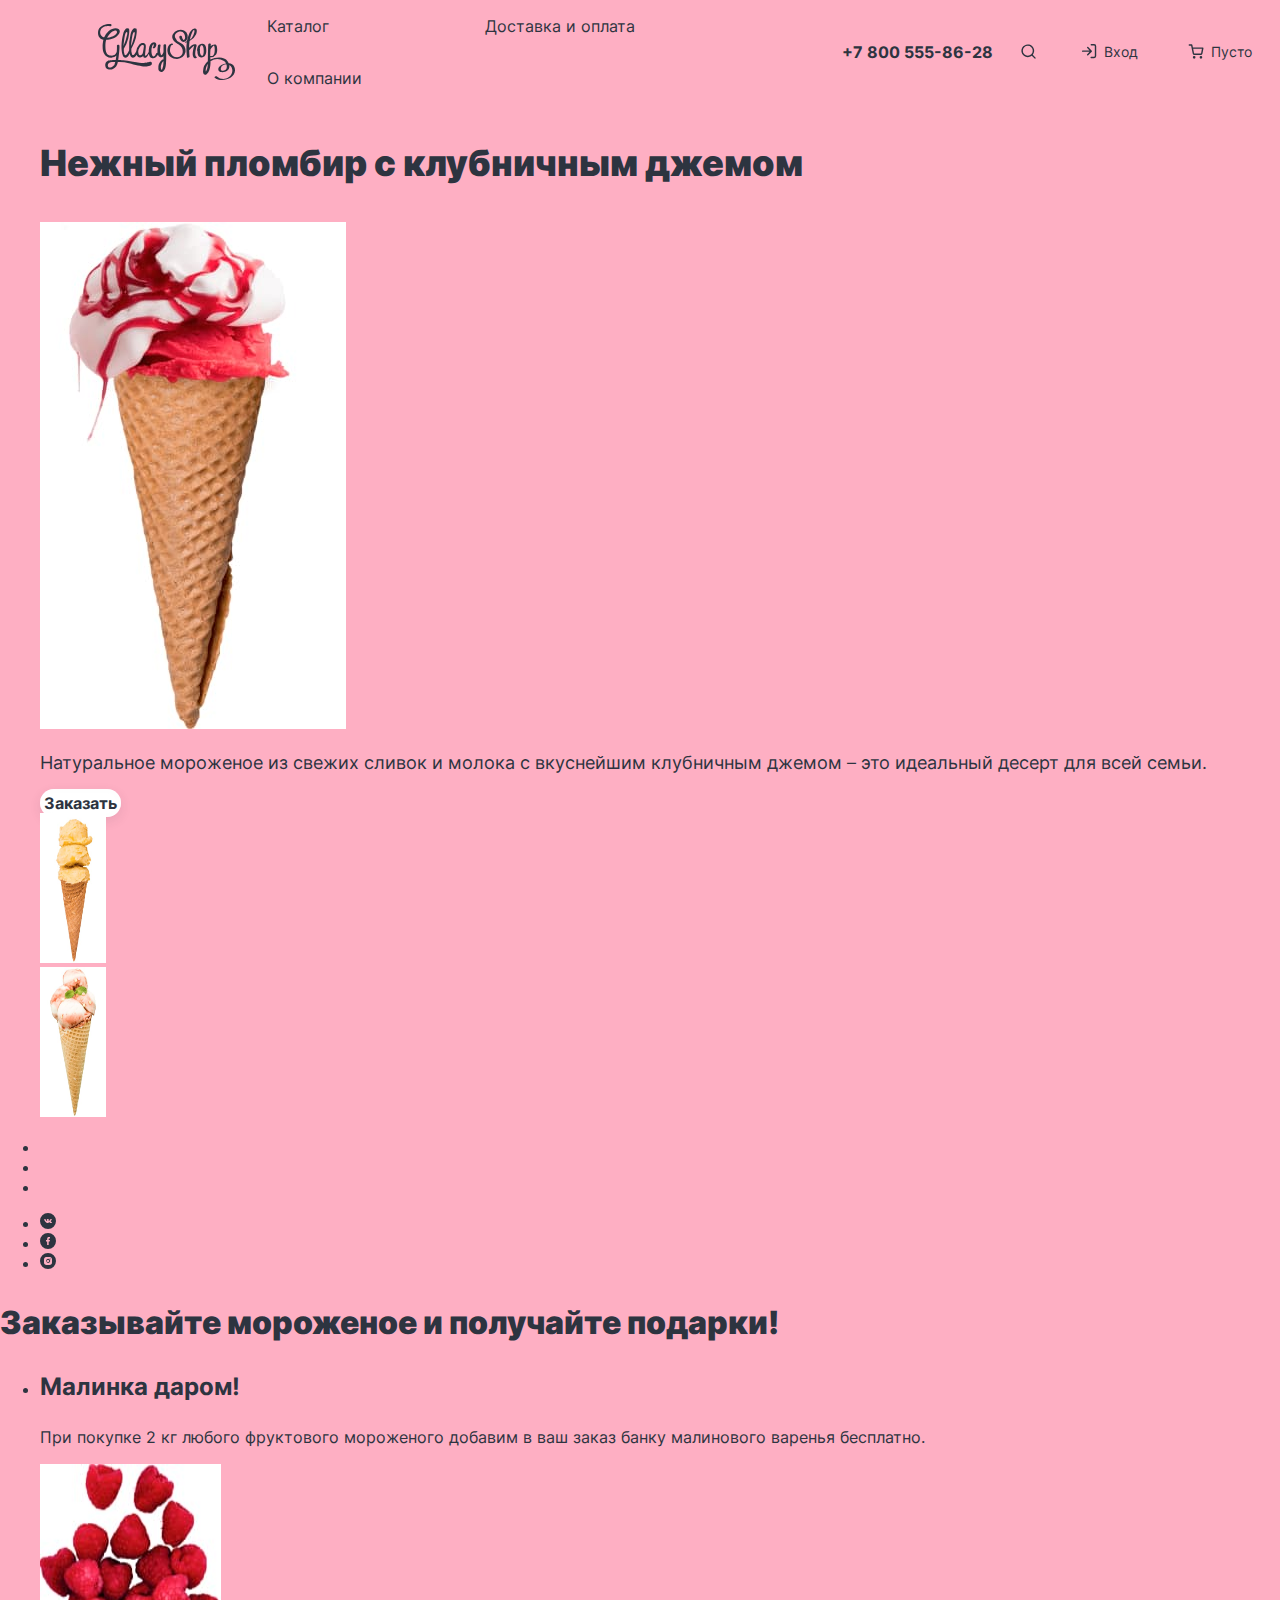
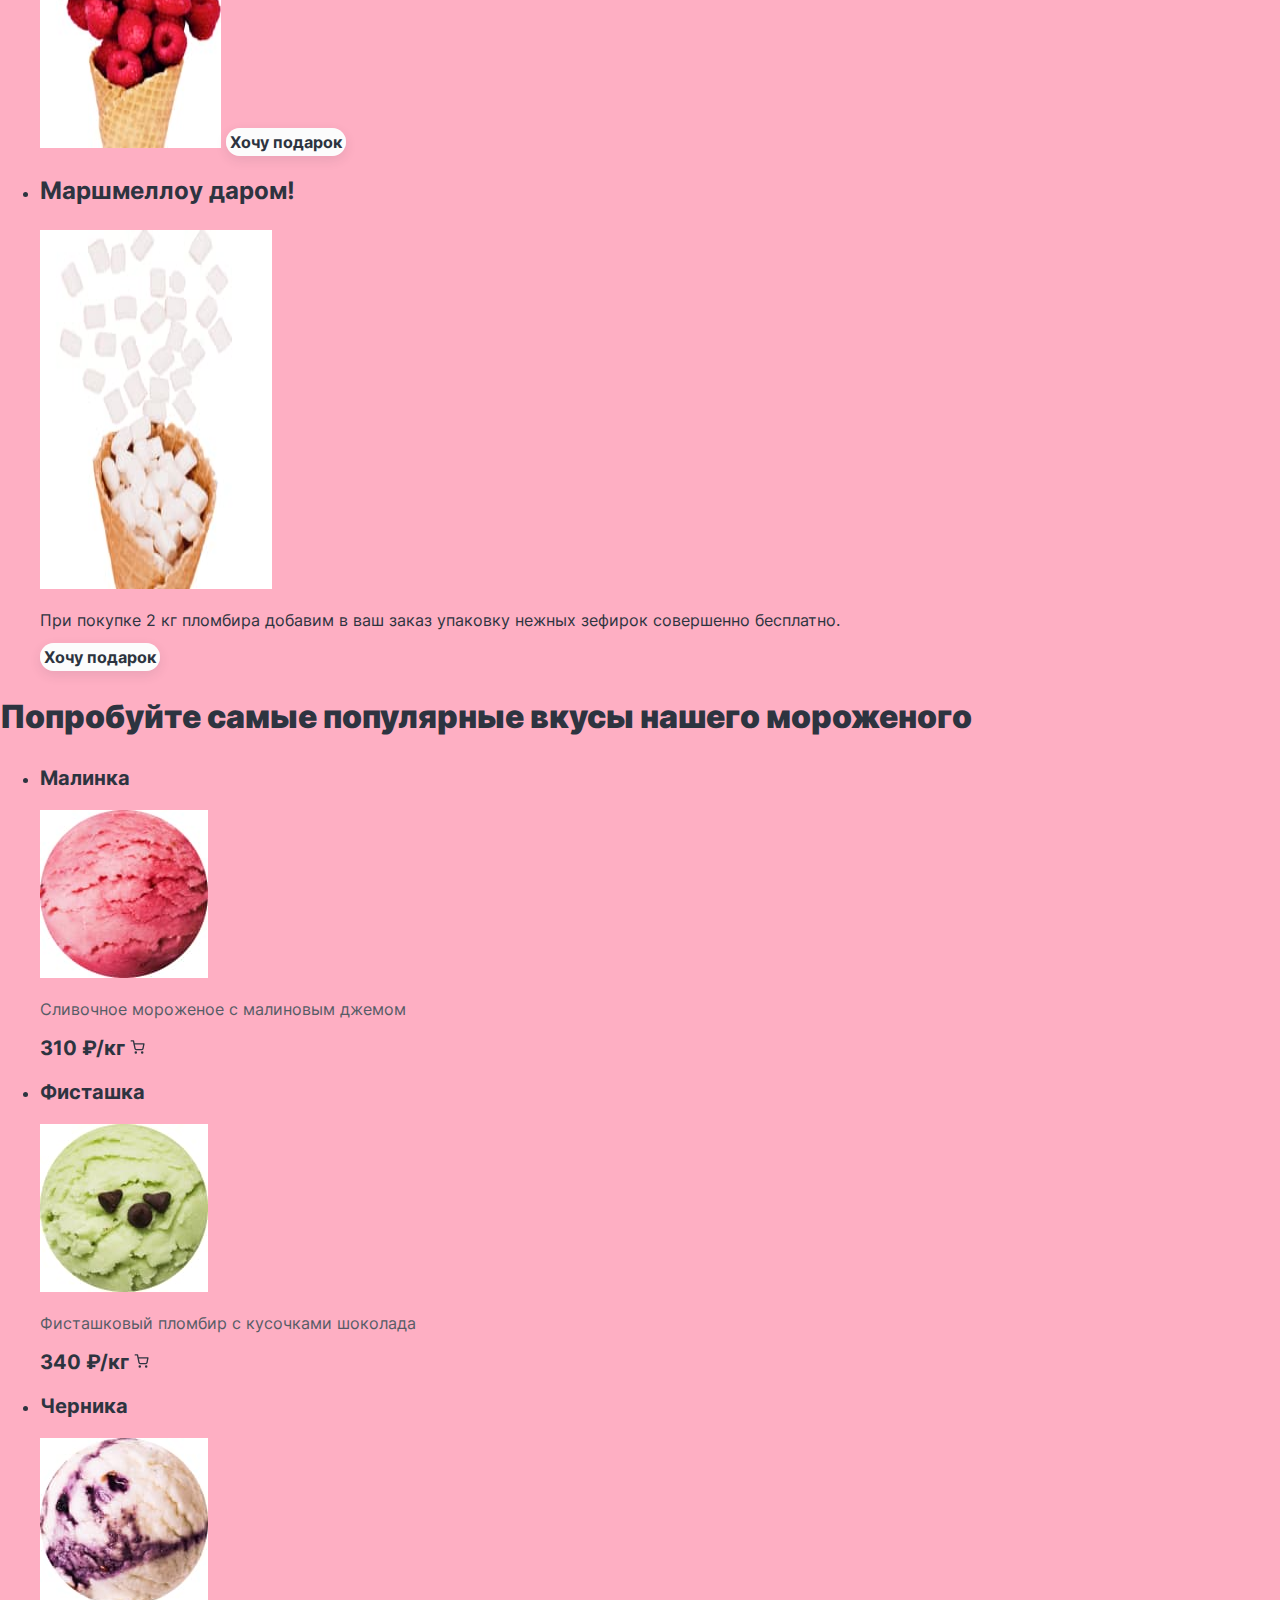
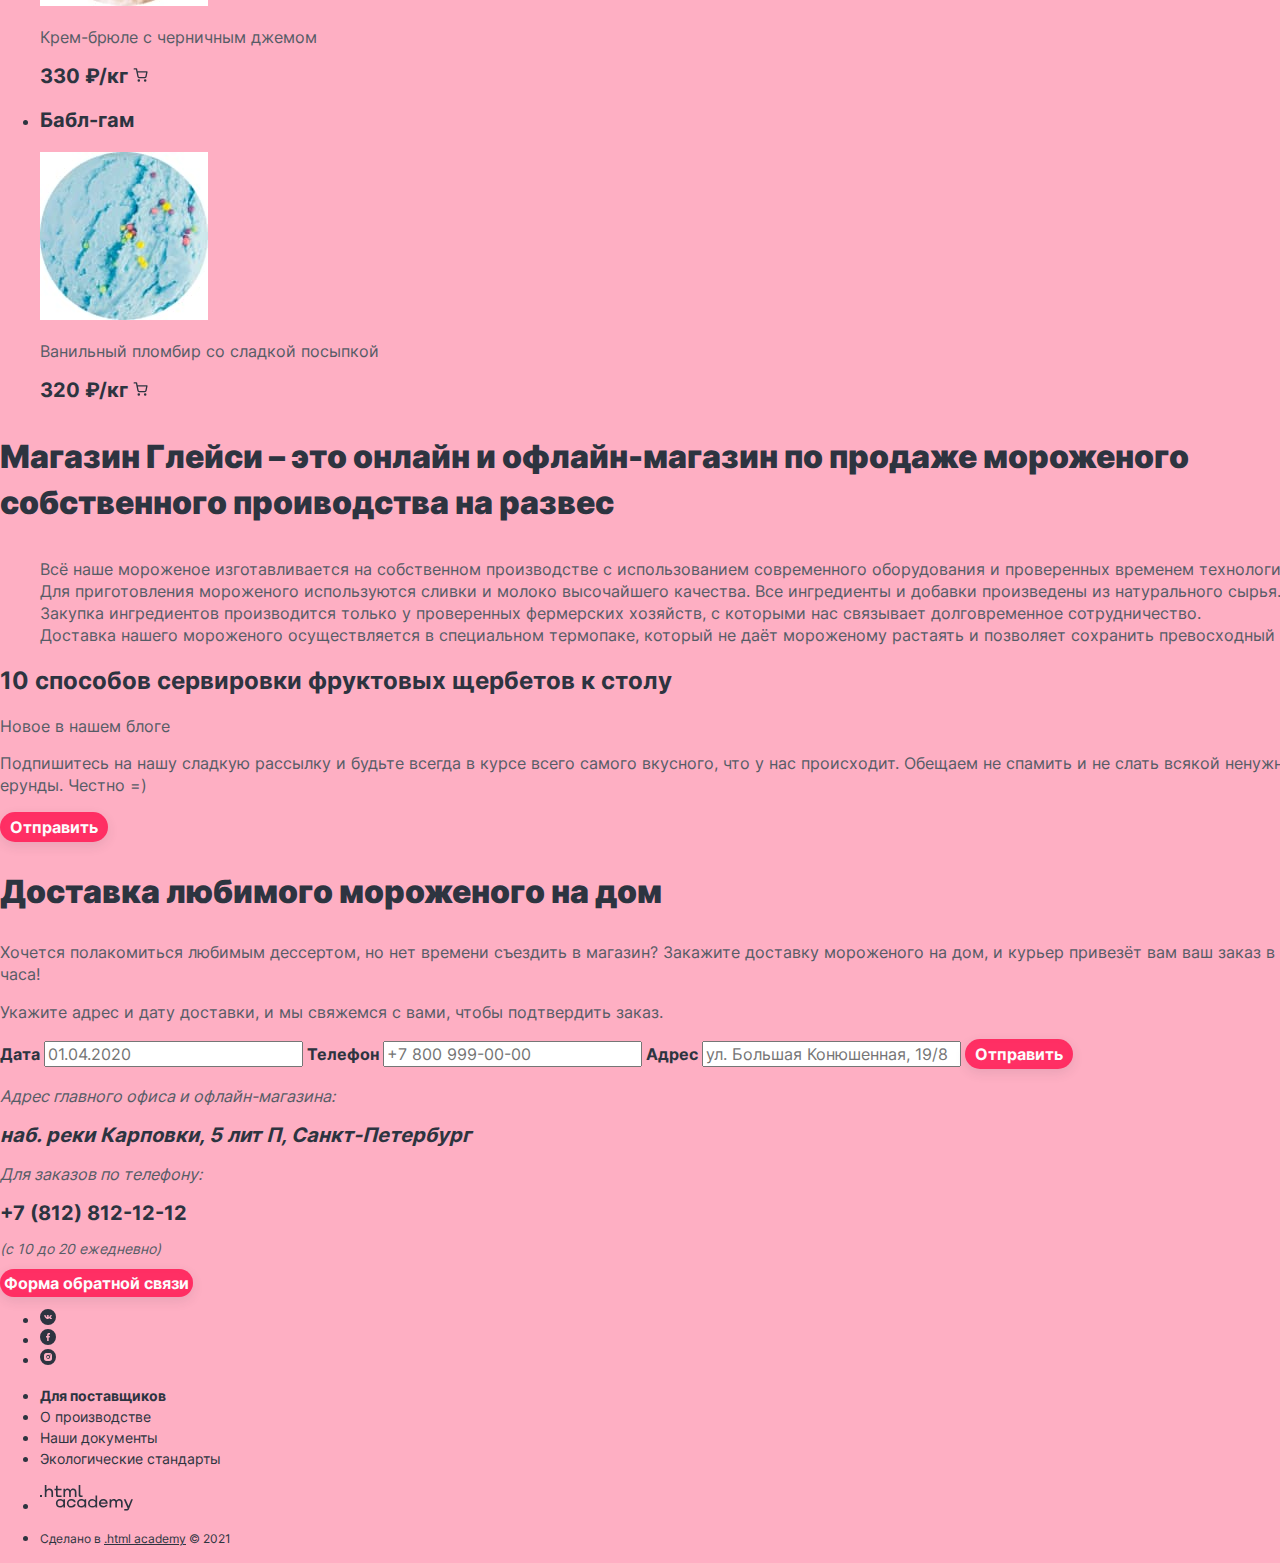
==== commit ea49a730: "Добавляет сетку шапки" ====
--- a/index.html
+++ b/index.html
@@ -7,83 +7,234 @@
     <title>HTML Academy: Gllacy Shop</title>
   </head>
   <body>
-    <!--Главная навигация-->
-    <header class="main-header">
-      <nav class="main-nav">
-        <a class="main-nav-logo logo" href="https://htmlacademy.ru">
-          <img class="main-nav-logo-img" src="/images/logo.svg" width="137" height="56" alt="Логотип магазина.">
-        </a>
-        <ul class="main-nav-list">
-          <li class="main-nav-item">
-            <a class="main-nav-link" href="catalog.html">Каталог</a>
-          </li>
-          <li class="main-nav-item">
-            <a class="main-nav-link" href="#">Доставка и оплата</a>
-          </li>
-          <li class="main-nav-item">
-            <a class="main-nav-link" href="#">О компании</a>
-          </li>
-        </ul>
-        <ul class="user-nav-list">
-          <li class=user-nav-item>
-            <address class="user-nav-contacts">
-              <a class="phone" href="tel:+78005558628">+7 800 555-86-28</a>
-            </address>
-          </li>
-          <li class="user-nav-item">
-            <a class="user-nav-link" href="#">
-              <span class="visually-hidden">Поиск.</span>
-            </a>
-          </li>
-          <li class="user-nav-item">
-            <a class="user-nav-link" href="#">
-              <span class="visually-hidden">Личный кабинет.</span>
-              Вход
-            </a>
-          </li>
-          <li class="user-nav-item">
-            <a class="user-nav-link" href="#">
-              <span class="visually-hidden">Корзина.</span>
-              Пусто
-            </a>
-          </li>
-        </ul>
-      </nav>
-    </header>
-    <main class="main-page">
-      <h1 class="visually-hidden">Gllacy Shop.</h1>
-      <!--Рекламный блок-->
-      <section class="promo">
-        <h2 class="visually-hidden">Рекламный блок.</h2>
-        <ul class="promo-list">
-          <li class="promo-item">
-            <h3 class="promo-caption">Нежный пломбир с клубничным джемом</h3>
-            <img class="promo-img" src="/images/catalog/ice-cream-strawberry.jpg" width="306" height="507" alt="Рожок клубничного мороженого.">
-            <p class="promo-text">Натуральное мороженое из свежих сливок и молока с вкуснейшим клубничным джемом – это идеальный десерт для всей семьи.</p>
-            <a class="promo-link" href="#">Заказать</a>
-          </li>
-          <li class="promo-item">
-            <img class="promo-img" src="/images/catalog/ice-cream-banana.jpg" width="66" height="150" alt="Рожок бананового мороженого.">
-          </li>
-          <li class="promo-item">
-            <img class="promo-img" src="/images/catalog/ice-cream-marshmallow.jpg" width="66" height="150" alt="Рожок мороженого с Маршмеллоу.">
-          </li>
-        </ul>
-        <!--Пагинация-->
-        <div class="promo-pagination">
-          <ul class="pagination-list">
-            <li class="pagination-item">
-              <a class="pagination-link visually-hidden" href="#">1.</a>
-            </li>
-            <li class="pagination-item">
-              <a class="pagination-link visually-hidden" href="#">2.</a>
-            </li>
-            <li class="pagination-item">
-              <a class="pagination-link visually-hidden" href="#">3.</a>
-            </li>
-          </ul>
-        </div>
-        <!--Ссылки на соц.сети-->
+    <div class="page-container">
+      <!--Главная навигация-->
+      <header class="main-header">
+        <nav class="main-nav">
+          <a class="main-nav-logo logo" href="https://htmlacademy.ru">
+            <img class="main-nav-logo-img" src="/images/logo.svg" width="137" height="56" alt="Логотип магазина.">
+          </a>
+          <ul class="main-nav-list">
+            <li class="main-nav-item">
+              <a class="main-nav-link" href="catalog.html">Каталог</a>
+            </li>
+            <li class="main-nav-item">
+              <a class="main-nav-link" href="#">Доставка и оплата</a>
+            </li>
+            <li class="main-nav-item">
+              <a class="main-nav-link" href="#">О компании</a>
+            </li>
+          </ul>
+          <ul class="user-nav-list">
+            <li class=user-nav-item>
+              <address class="user-nav-contacts">
+                <a class="phone" href="tel:+78005558628">+7 800 555-86-28</a>
+              </address>
+            </li>
+            <li class="user-nav-item">
+              <a class="user-nav-link user-nav-search" href="#">
+                <span class="visually-hidden">Поиск.</span>
+              </a>
+            </li>
+            <li class="user-nav-item">
+              <a class="user-nav-link user-nav-login" href="#">
+                <span class="visually-hidden">Личный кабинет.</span>
+                Вход
+              </a>
+            </li>
+            <li class="user-nav-item">
+              <a class="user-nav-link user-nav-basket" href="#">
+                <span class="visually-hidden">Корзина.</span>
+                Пусто
+              </a>
+            </li>
+          </ul>
+        </nav>
+      </header>
+      <main class="main-page">
+        <h1 class="visually-hidden">Gllacy Shop.</h1>
+        <!--Рекламный блок-->
+        <section class="promo">
+          <h2 class="visually-hidden">Рекламный блок.</h2>
+          <ul class="promo-list">
+            <li class="promo-item">
+              <h3 class="promo-caption">Нежный пломбир с клубничным джемом</h3>
+              <img class="promo-img" src="/images/catalog/ice-cream-strawberry.jpg" width="306" height="507" alt="Рожок клубничного мороженого.">
+              <p class="promo-text">Натуральное мороженое из свежих сливок и молока с вкуснейшим клубничным джемом – это идеальный десерт для всей семьи.</p>
+              <a class="promo-link" href="#">Заказать</a>
+            </li>
+            <li class="promo-item">
+              <img class="promo-img" src="/images/catalog/ice-cream-banana.jpg" width="66" height="150" alt="Рожок бананового мороженого.">
+            </li>
+            <li class="promo-item">
+              <img class="promo-img" src="/images/catalog/ice-cream-marshmallow.jpg" width="66" height="150" alt="Рожок мороженого с Маршмеллоу.">
+            </li>
+          </ul>
+          <!--Пагинация-->
+          <div class="promo-pagination">
+            <ul class="pagination-list">
+              <li class="pagination-item">
+                <a class="pagination-link visually-hidden" href="#">1.</a>
+              </li>
+              <li class="pagination-item">
+                <a class="pagination-link visually-hidden" href="#">2.</a>
+              </li>
+              <li class="pagination-item">
+                <a class="pagination-link visually-hidden" href="#">3.</a>
+              </li>
+            </ul>
+          </div>
+          <!--Ссылки на соц.сети-->
+          <ul class="social-list">
+            <li class="socials-item">
+              <a class="socials-link socials-link-vk" href="https://vk.com/htmlacademy">
+                <svg class="icon-vk" width="16" height="16" fill="none" xmlns="http://www.w3.org/2000/svg"><path fill-rule="evenodd" clip-rule="evenodd" d="M16 8A8 8 0 1 1 0 8a8 8 0 0 1 16 0ZM8.4 9.98H7.9s-1.05.06-1.98-.79c-1.01-.92-1.9-2.76-1.9-2.76s-.06-.12 0-.18.23-.07.23-.07H5.4s.11.01.19.06c.06.04.1.12.1.12s.18.4.43.78c.47.72.7.88.86.8.24-.11.16-1.02.16-1.02s0-.33-.11-.48c-.1-.11-.28-.14-.36-.15-.06-.01.04-.14.18-.2.2-.09.57-.1 1-.09.33 0 .43.02.56.05.3.06.3.27.27.71a9.7 9.7 0 0 0-.01.6c-.01.22-.02.48.15.58.09.05.3 0 .84-.8.25-.37.44-.81.44-.81s.04-.08.11-.12c.07-.03.15-.02.15-.02h1.2s.37-.04.43.1c.06.15-.14.5-.63 1.07-.46.54-.69.75-.67.92.01.13.16.25.44.48a3.4 3.4 0 0 1 .8.8c.26.4-.3.42-.3.42l-1.06.02s-.23.04-.54-.15c-.15-.1-.3-.25-.45-.4-.23-.22-.44-.43-.62-.38-.3.08-.28.65-.28.65s0 .12-.07.18c-.07.07-.22.08-.22.08Z" fill="#2D3440"/></svg>
+              </a>
+            </li>
+            <li class="socials-item">
+              <a class="socials-link socials-link-facebook" href="https://www.facebook.com/htmlacademy">
+                <svg class="icon-facebook" width="16" height="16" fill="none" xmlns="http://www.w3.org/2000/svg"><path fill-rule="evenodd" clip-rule="evenodd" d="M16 8A8 8 0 1 1 0 8a8 8 0 0 1 16 0Zm-6.38.6h-.95V12H7.14V8.6H6V7h1.14V5.88C7.14 4.66 7.88 4 8.91 4c.5 0 .97.04 1.09.06V5.4h-.57c-.76 0-.76.39-.76.8V7H10l-.38 1.6Z" fill="#2D3440"/></svg>
+              </a>
+            </li>
+            <li class="socials-item">
+              <a class="socials-link socials-link-insta" href="https://wwww.instagram.com/htmlacademy">
+                <svg class="icon-instagram" width="16" height="16" fill="none" xmlns="http://www.w3.org/2000/svg"><path fill-rule="evenodd" clip-rule="evenodd" d="M16 8A8 8 0 1 1 0 8a8 8 0 0 1 16 0ZM9.65 4.02C9.22 4 9.09 4 8 4c-1.09 0-1.22 0-1.65.02-.43.02-.71.1-.97.19-.27.1-.5.26-.7.46-.21.2-.37.44-.47.71-.1.26-.17.54-.19.97C4 6.78 4 6.91 4 8c0 1.09 0 1.22.02 1.65.02.42.1.72.19.97.1.27.26.5.46.7.2.21.44.37.71.47.26.1.55.17.97.19.43.02.56.02 1.65.02 1.09 0 1.22 0 1.65-.02.42-.02.72-.1.97-.19.27-.1.5-.26.7-.46.21-.2.37-.44.47-.71.1-.26.17-.55.19-.97C12 9.22 12 9.09 12 8c0-1.09 0-1.22-.02-1.65a2.95 2.95 0 0 0-.19-.97c-.1-.27-.26-.5-.46-.7a1.95 1.95 0 0 0-.71-.47c-.26-.1-.55-.17-.97-.19ZM6.59 6.6A2 2 0 1 1 9.4 9.4 2 2 0 0 1 6.6 6.6Zm3.86-1.04a.5.5 0 1 1-.7.7.5.5 0 0 1 .7-.7Zm-1.6 1.6a1.2 1.2 0 1 0-1.7 1.7 1.2 1.2 0 0 0 1.7-1.7Z" fill="#2D3440"/></svg>
+              </a>
+            </li>
+          </ul>
+        </section>
+        <!--Акции-->
+        <section class="banner">
+          <h2 class="banner-title">Заказывайте мороженое и получайте подарки!</h2>
+          <ul class="banner-list">
+            <li class="banner-card">
+              <h3 class="banner-card-caption">Малинка даром!</h3>
+              <p class="banner-card-text">При покупке 2 кг любого фруктового мороженого добавим в ваш заказ банку малинового варенья бесплатно.</p>
+              <img class="banner-card-img" src="/images/raspberry.jpg" width="181" height="284" alt="Рожок с малинкой">
+              <a class="btn banner-card-link">Хочу подарок</a>
+            </li>
+            <li class="banner-card">
+              <h3 class="banner-card-caption">Маршмеллоу даром!</h3>
+              <img class="banner-card-img" src="/images/marshmallow.jpg" width="232" height="359" alt="Рожок с зефирками">
+              <p class="banner-card-text">При покупке 2 кг пломбира добавим в ваш заказ упаковку нежных зефирок совершенно бесплатно.</p>
+              <a class="btn banner-card-link">Хочу подарок</a>
+            </li>
+          </ul>
+        </section>
+        <!--Популярные товары-->
+        <section class="popular">
+          <h2 class="popular-title">Попробуйте самые популярные вкусы нашего мороженого</h2>
+          <ul class="popular-list">
+            <li class="popular-item">
+              <h3 class="popular-item-caption">Малинка</h3>
+              <img class="popular-item-img" src="/images/catalog/rasberry-ball.jpg" width="168" height="168" alt="Шарик малинового мороженого.">
+              <p class="popular-item-text">Сливочное мороженое с малиновым джемом</p>
+              <strong class="popular-item-price">310 ₽/кг</strong>
+              <a class="basket" href="#">
+                <svg class="basket-icon-svg" width="16" height="16" fill="none" xmlns="http://www.w3.org/2000/svg"><path fill-rule="evenodd" clip-rule="evenodd" d="M1.17 1.25a.67.67 0 0 0 0 1.33h1.77l.47 2.34v.05l.97 4.84a1.83 1.83 0 0 0 1.82 1.46h5.62a1.83 1.83 0 0 0 1.82-1.46V9.8l.93-4.86a.67.67 0 0 0-.66-.8h-9.3L4.14 1.8a.67.67 0 0 0-.66-.54H1.17Zm4.52 8.3-.81-4.07h8.23l-.78 4.07a.5.5 0 0 1-.49.4H6.18a.5.5 0 0 1-.49-.4ZM4.56 13.5a1.25 1.25 0 1 1 2.49 0 1.25 1.25 0 0 1-2.5 0Zm6.37 0a1.25 1.25 0 1 1 2.5 0 1.25 1.25 0 0 1-2.5 0Z" fill="#2D3440"/></svg>
+              </a>
+            </li>
+            <li class="popular-item">
+              <h3 class="popular-item-caption">Фисташка</h3>
+              <img class="popular-item-img" src="/images/catalog/pistachio-ball.jpg" width="168" height="168" alt="Шарик фисташкового мороженого.">
+              <p class="popular-item-text">Фисташковый пломбир с кусочками шоколада</p>
+              <strong class="popular-item-price">340 ₽/кг</strong>
+              <a class="basket" href="#">
+                <svg class="basket-icon-svg" width="16" height="16" fill="none" xmlns="http://www.w3.org/2000/svg"><path fill-rule="evenodd" clip-rule="evenodd" d="M1.17 1.25a.67.67 0 0 0 0 1.33h1.77l.47 2.34v.05l.97 4.84a1.83 1.83 0 0 0 1.82 1.46h5.62a1.83 1.83 0 0 0 1.82-1.46V9.8l.93-4.86a.67.67 0 0 0-.66-.8h-9.3L4.14 1.8a.67.67 0 0 0-.66-.54H1.17Zm4.52 8.3-.81-4.07h8.23l-.78 4.07a.5.5 0 0 1-.49.4H6.18a.5.5 0 0 1-.49-.4ZM4.56 13.5a1.25 1.25 0 1 1 2.49 0 1.25 1.25 0 0 1-2.5 0Zm6.37 0a1.25 1.25 0 1 1 2.5 0 1.25 1.25 0 0 1-2.5 0Z" fill="#2D3440"/></svg>
+              </a>
+            </li>
+            <li class="popular-item">
+              <h3 class="popular-item-caption">Черника</h3>
+              <img class="popular-item-img" src="/images/catalog/blueberry-ball.jpg" width="168" height="168" alt="Шарик черничного мороженого.">
+              <p class="popular-item-text">Крем-брюле с черничным джемом</p>
+              <strong class="popular-item-price">330 ₽/кг</strong>
+              <a class="basket" href="#">
+                <svg class="basket-icon-svg" width="16" height="16" fill="none" xmlns="http://www.w3.org/2000/svg"><path fill-rule="evenodd" clip-rule="evenodd" d="M1.17 1.25a.67.67 0 0 0 0 1.33h1.77l.47 2.34v.05l.97 4.84a1.83 1.83 0 0 0 1.82 1.46h5.62a1.83 1.83 0 0 0 1.82-1.46V9.8l.93-4.86a.67.67 0 0 0-.66-.8h-9.3L4.14 1.8a.67.67 0 0 0-.66-.54H1.17Zm4.52 8.3-.81-4.07h8.23l-.78 4.07a.5.5 0 0 1-.49.4H6.18a.5.5 0 0 1-.49-.4ZM4.56 13.5a1.25 1.25 0 1 1 2.49 0 1.25 1.25 0 0 1-2.5 0Zm6.37 0a1.25 1.25 0 1 1 2.5 0 1.25 1.25 0 0 1-2.5 0Z" fill="#2D3440"/></svg>
+              </a>
+            </li>
+            <li class="popular-item">
+              <h3 class="popular-item-caption">Бабл-гам</h3>
+              <img class="popular-item-img" src="/images/catalog/bubble-ball.jpg" width="168" height="168" alt="Шарик ванильного мороженого голубого цвета.">
+              <p class="popular-item-text">Ванильный пломбир со сладкой посыпкой</p>
+              <strong class="popular-item-price">320 ₽/кг</strong>
+              <a class="basket" href="#">
+                <svg class="basket-icon-svg" width="16" height="16" fill="none" xmlns="http://www.w3.org/2000/svg"><path fill-rule="evenodd" clip-rule="evenodd" d="M1.17 1.25a.67.67 0 0 0 0 1.33h1.77l.47 2.34v.05l.97 4.84a1.83 1.83 0 0 0 1.82 1.46h5.62a1.83 1.83 0 0 0 1.82-1.46V9.8l.93-4.86a.67.67 0 0 0-.66-.8h-9.3L4.14 1.8a.67.67 0 0 0-.66-.54H1.17Zm4.52 8.3-.81-4.07h8.23l-.78 4.07a.5.5 0 0 1-.49.4H6.18a.5.5 0 0 1-.49-.4ZM4.56 13.5a1.25 1.25 0 1 1 2.49 0 1.25 1.25 0 0 1-2.5 0Zm6.37 0a1.25 1.25 0 1 1 2.5 0 1.25 1.25 0 0 1-2.5 0Z" fill="#2D3440"/></svg>
+              </a>
+            </li>
+          </ul>
+        </section>
+        <!--Преимущества-->
+        <section class="advantages">
+          <h2 class="visually-hidden">Преимущества.</h2>
+          <h3 class="advantages-title">Магазин Глейси – это онлайн и офлайн-магазин по продаже мороженого собственного проиводства на развес</h3>
+          <dl class="advantages-list">
+            <dt class="advantages-term icon-product">
+              <span class="visually-hidden">Собственное производство.</span>
+            </dt>
+            <dd class="advantages-text">Всё наше мороженое изготавливается на собственном производстве с использованием современного оборудования и проверенных временем технологий.</dd>
+            <dt class="advantages-term icon-ingredients">
+              <span class="visually-hidden">Натуральные ингридиенты.</span>
+            </dt>
+            <dd class="advantages-text">Для приготовления мороженого используются сливки и молоко высочайшего качества. Все ингредиенты и добавки произведены из натурального сырья.</dd>
+            <dt class="advantages-term icon-purchase">
+              <span class="visually-hidden">Закупка у проверенных фермеров.</span>
+            </dt>
+            <dd class="advantages-text">Закупка ингредиентов производится только у проверенных фермерских хозяйств, с которыми нас связывает долговременное сотрудничество.</dd>
+            <dt class="advantages-term icon-delivery">
+              <span class="visually-hidden">Доставка.</span>
+            </dt>
+            <dd class="advantages-text">Доставка нашего мороженого осуществляется в специальном термопаке, который не даёт мороженому растаять и позволяет сохранить превосходный вкус.</dd>
+          </dl>
+        </section>
+        <!--Блог-->
+        <aside class="blog">
+          <a class="blog-link" href="#">
+            <h2 class="blog-title">10 способов сервировки фруктовых щербетов к столу</h2>
+            <p class="blog-text">Новое в нашем блоге</p>
+          </a>
+        </aside>
+        <!--Подписка-->
+        <article class="subscription">
+          <h2 class="visually-hidden">Подписка</h2>
+          <p class="subscription-text">Подпишитесь на нашу сладкую рассылку и будьте всегда в курсе всего самого вкусного, что у нас происходит. Обещаем не спамить и не слать всякой ненужной ерунды. Честно =)</p>
+            <form class="subscription-form" action="https://echo.htmlacademy.ru" method="post" >
+              <label class="visually-hidden">Ваш email.
+                <input class="subscription-field" type="email" name="subscription-email" id="subscription-email" placeholder="email@example.com">
+              </label>
+            </form>
+            <button class="subscription-button" type="submit">Отправить</button>
+        </article>
+        <section class="delivery">
+          <h2 class="delivery-tytle">Доставка любимого мороженого на дом</h2>
+          <p class="delivery-text">Хочется полакомиться любимым дессертом, но нет времени съездить в магазин? Закажите доставку мороженого на дом, и курьер привезёт вам ваш заказ в течение часа!</p>
+          <form class="delivery-form" action="https://echo.htmlacademy.ru" method="post">
+            <p class="delivery-form-text">Укажите адрес и дату доставки, и мы свяжемся с вами, чтобы подтвердить заказ.</p>
+            <label class="delivery-form-date">Дата    <!--Добавить всплывающую подсказку-->
+              <input class="delivery-date-field" type="text" name="delivery-date" id="delivery-date" placeholder="01.04.2020">
+            </label>
+            <label class="delivery-form-phone">Телефон
+              <input class="delivery-phone-field" type="text" name="delivery-phone" id="delivery-phone" placeholder="+7 800 999-00-00">
+            </label>
+            <label class="delivery-form-adress">Адрес    <!--Добавить всплывающую подсказку-->
+              <input class="delivery-adress-field" type="text" name="delivery-adress" id="delivery-adress" placeholder="ул. Большая Конюшенная, 19/8">
+            </label>
+            <button class="subscription-button" type="submit">Отправить</button>
+          </form>
+        </section>
+        <section class="feedback">
+          <h2 class="visually-hidden">Контакты.</h2>
+          <address class="feedback-contacts">
+            <p class="contact-adress">Адрес главного офиса и офлайн-магазина:</p>
+            <!--ссылка или просто strong-->
+            <a class="contact-adress-link" href="#">наб. реки Карповки, 5 лит П, Санкт-Петербург</a>    <!--Добавить адресс ссылке-->
+            <p class="contact-phone">Для заказов по телефону:</p>
+            <a class="contact-phone-link" href="+78128121212">+7 (812) 812-12-12</a>
+            <p class="contact-time">(с 10 до 20 ежедневно)</p>
+          </address>
+          <a class="feedback-butoon" href="#">Форма обратной связи</a>
+        </section>
+      </main>
+      <footer class="page-footer">
         <ul class="social-list">
           <li class="socials-item">
             <a class="socials-link socials-link-vk" href="https://vk.com/htmlacademy">
@@ -101,179 +252,30 @@
             </a>
           </li>
         </ul>
-      </section>
-      <!--Акции-->
-      <section class="banner">
-        <h2 class="banner-title">Заказывайте мороженое и получайте подарки!</h2>
-        <ul class="banner-list">
-          <li class="banner-card">
-            <h3 class="banner-card-caption">Малинка даром!</h3>
-            <p class="banner-card-text">При покупке 2 кг любого фруктового мороженого добавим в ваш заказ банку малинового варенья бесплатно.</p>
-            <img class="banner-card-img" src="/images/raspberry.jpg" width="181" height="284" alt="Рожок с малинкой">
-            <a class="btn banner-card-link">Хочу подарок</a>
-          </li>
-          <li class="banner-card">
-            <h3 class="banner-card-caption">Маршмеллоу даром!</h3>
-            <img class="banner-card-img" src="/images/marshmallow.jpg" width="232" height="359" alt="Рожок с зефирками">
-            <p class="banner-card-text">При покупке 2 кг пломбира добавим в ваш заказ упаковку нежных зефирок совершенно бесплатно.</p>
-            <a class="btn banner-card-link">Хочу подарок</a>
+        <ul class="footer-menu-list">
+          <li class="footer-menu-item">
+            <a class="footer-menu-link" href="#"><strong class="footer-menu-strong">Для поставщиков</strong></a>
+          </li>
+          <li class="footer-menu-item">
+            <a class="footer-menu-link" href="#">О производстве</a>
+          </li>
+          <li class="footer-menu-item">
+            <a class="footer-menu-link" href="#">Наши документы</a>
+          </li>
+          <li class="footer-menu-item">
+            <a class="footer-menu-link" href="#">Экологические стандарты</a>
           </li>
         </ul>
-      </section>
-      <!--Популярные товары-->
-      <section class="popular">
-        <h2 class="popular-title">Попробуйте самые популярные вкусы нашего мороженого</h2>
-        <ul class="popular-list">
-          <li class="popular-item">
-            <h3 class="popular-item-caption">Малинка</h3>
-            <img class="popular-item-img" src="/images/catalog/rasberry-ball.jpg" width="168" height="168" alt="Шарик малинового мороженого.">
-            <p class="popular-item-text">Сливочное мороженое с малиновым джемом</p>
-            <strong class="popular-item-price">310 ₽/кг</strong>
-            <a class="basket" href="#">
-              <svg class="basket-icon-svg" width="16" height="16" fill="none" xmlns="http://www.w3.org/2000/svg"><path fill-rule="evenodd" clip-rule="evenodd" d="M1.17 1.25a.67.67 0 0 0 0 1.33h1.77l.47 2.34v.05l.97 4.84a1.83 1.83 0 0 0 1.82 1.46h5.62a1.83 1.83 0 0 0 1.82-1.46V9.8l.93-4.86a.67.67 0 0 0-.66-.8h-9.3L4.14 1.8a.67.67 0 0 0-.66-.54H1.17Zm4.52 8.3-.81-4.07h8.23l-.78 4.07a.5.5 0 0 1-.49.4H6.18a.5.5 0 0 1-.49-.4ZM4.56 13.5a1.25 1.25 0 1 1 2.49 0 1.25 1.25 0 0 1-2.5 0Zm6.37 0a1.25 1.25 0 1 1 2.5 0 1.25 1.25 0 0 1-2.5 0Z" fill="#2D3440"/></svg>
-            </a>
-          </li>
-          <li class="popular-item">
-            <h3 class="popular-item-caption">Фисташка</h3>
-            <img class="popular-item-img" src="/images/catalog/pistachio-ball.jpg" width="168" height="168" alt="Шарик фисташкового мороженого.">
-            <p class="popular-item-text">Фисташковый пломбир с кусочками шоколада</p>
-            <strong class="popular-item-price">340 ₽/кг</strong>
-            <a class="basket" href="#">
-              <svg class="basket-icon-svg" width="16" height="16" fill="none" xmlns="http://www.w3.org/2000/svg"><path fill-rule="evenodd" clip-rule="evenodd" d="M1.17 1.25a.67.67 0 0 0 0 1.33h1.77l.47 2.34v.05l.97 4.84a1.83 1.83 0 0 0 1.82 1.46h5.62a1.83 1.83 0 0 0 1.82-1.46V9.8l.93-4.86a.67.67 0 0 0-.66-.8h-9.3L4.14 1.8a.67.67 0 0 0-.66-.54H1.17Zm4.52 8.3-.81-4.07h8.23l-.78 4.07a.5.5 0 0 1-.49.4H6.18a.5.5 0 0 1-.49-.4ZM4.56 13.5a1.25 1.25 0 1 1 2.49 0 1.25 1.25 0 0 1-2.5 0Zm6.37 0a1.25 1.25 0 1 1 2.5 0 1.25 1.25 0 0 1-2.5 0Z" fill="#2D3440"/></svg>
-            </a>
-          </li>
-          <li class="popular-item">
-            <h3 class="popular-item-caption">Черника</h3>
-            <img class="popular-item-img" src="/images/catalog/blueberry-ball.jpg" width="168" height="168" alt="Шарик черничного мороженого.">
-            <p class="popular-item-text">Крем-брюле с черничным джемом</p>
-            <strong class="popular-item-price">330 ₽/кг</strong>
-            <a class="basket" href="#">
-              <svg class="basket-icon-svg" width="16" height="16" fill="none" xmlns="http://www.w3.org/2000/svg"><path fill-rule="evenodd" clip-rule="evenodd" d="M1.17 1.25a.67.67 0 0 0 0 1.33h1.77l.47 2.34v.05l.97 4.84a1.83 1.83 0 0 0 1.82 1.46h5.62a1.83 1.83 0 0 0 1.82-1.46V9.8l.93-4.86a.67.67 0 0 0-.66-.8h-9.3L4.14 1.8a.67.67 0 0 0-.66-.54H1.17Zm4.52 8.3-.81-4.07h8.23l-.78 4.07a.5.5 0 0 1-.49.4H6.18a.5.5 0 0 1-.49-.4ZM4.56 13.5a1.25 1.25 0 1 1 2.49 0 1.25 1.25 0 0 1-2.5 0Zm6.37 0a1.25 1.25 0 1 1 2.5 0 1.25 1.25 0 0 1-2.5 0Z" fill="#2D3440"/></svg>
-            </a>
-          </li>
-          <li class="popular-item">
-            <h3 class="popular-item-caption">Бабл-гам</h3>
-            <img class="popular-item-img" src="/images/catalog/bubble-ball.jpg" width="168" height="168" alt="Шарик ванильного мороженого голубого цвета.">
-            <p class="popular-item-text">Ванильный пломбир со сладкой посыпкой</p>
-            <strong class="popular-item-price">320 ₽/кг</strong>
-            <a class="basket" href="#">
-              <svg class="basket-icon-svg" width="16" height="16" fill="none" xmlns="http://www.w3.org/2000/svg"><path fill-rule="evenodd" clip-rule="evenodd" d="M1.17 1.25a.67.67 0 0 0 0 1.33h1.77l.47 2.34v.05l.97 4.84a1.83 1.83 0 0 0 1.82 1.46h5.62a1.83 1.83 0 0 0 1.82-1.46V9.8l.93-4.86a.67.67 0 0 0-.66-.8h-9.3L4.14 1.8a.67.67 0 0 0-.66-.54H1.17Zm4.52 8.3-.81-4.07h8.23l-.78 4.07a.5.5 0 0 1-.49.4H6.18a.5.5 0 0 1-.49-.4ZM4.56 13.5a1.25 1.25 0 1 1 2.49 0 1.25 1.25 0 0 1-2.5 0Zm6.37 0a1.25 1.25 0 1 1 2.5 0 1.25 1.25 0 0 1-2.5 0Z" fill="#2D3440"/></svg>
-            </a>
+        <ul class="footer-copyright-list">
+          <li class="footer-copyright-item">
+            <a class="footer-copyright-link" href="https://htmlacademy.ru">
+              <img class="footer-copyright-img" src="/images/logo_htmlacademy.svg" width="93" height="26" alt="Логотип htmlacademy.">
+            </a>
+          </li>
+          <li class="footer-copyright-item">
+            <p class="footer-copyright-text">Сделано в <a class="footer-copyright-link" href="https://htmlacademy.ru">.html academy</a> © 2021</p>
           </li>
         </ul>
-      </section>
-      <!--Преимущества-->
-      <section class="advantages">
-        <h2 class="visually-hidden">Преимущества.</h2>
-        <h3 class="advantages-title">Магазин Глейси – это онлайн и офлайн-магазин по продаже мороженого собственного проиводства на развес</h3>
-        <dl class="advantages-list">
-          <dt class="advantages-term icon-product">
-            <span class="visually-hidden">Собственное производство.</span>
-          </dt>
-          <dd class="advantages-text">Всё наше мороженое изготавливается на собственном производстве с использованием современного оборудования и проверенных временем технологий.</dd>
-          <dt class="advantages-term icon-ingredients">
-            <span class="visually-hidden">Натуральные ингридиенты.</span>
-          </dt>
-          <dd class="advantages-text">Для приготовления мороженого используются сливки и молоко высочайшего качества. Все ингредиенты и добавки произведены из натурального сырья.</dd>
-          <dt class="advantages-term icon-purchase">
-            <span class="visually-hidden">Закупка у проверенных фермеров.</span>
-          </dt>
-          <dd class="advantages-text">Закупка ингредиентов производится только у проверенных фермерских хозяйств, с которыми нас связывает долговременное сотрудничество.</dd>
-          <dt class="advantages-term icon-delivery">
-            <span class="visually-hidden">Доставка.</span>
-          </dt>
-          <dd class="advantages-text">Доставка нашего мороженого осуществляется в специальном термопаке, который не даёт мороженому растаять и позволяет сохранить превосходный вкус.</dd>
-        </dl>
-      </section>
-      <!--Блог-->
-      <aside class="blog">
-        <a class="blog-link" href="#">
-          <h2 class="blog-title">10 способов сервировки фруктовых щербетов к столу</h2>
-          <p class="blog-text">Новое в нашем блоге</p>
-        </a>
-      </aside>
-      <!--Подписка-->
-      <article class="subscription">
-        <h2 class="visually-hidden">Подписка</h2>
-        <p class="subscription-text">Подпишитесь на нашу сладкую рассылку и будьте всегда в курсе всего самого вкусного, что у нас происходит. Обещаем не спамить и не слать всякой ненужной ерунды. Честно =)</p>
-          <form class="subscription-form" action="https://echo.htmlacademy.ru" method="post" >
-            <label class="visually-hidden">Ваш email.
-              <input class="subscription-field" type="email" name="subscription-email" id="subscription-email" placeholder="email@example.com">
-            </label>
-          </form>
-          <button class="subscription-button" type="submit">Отправить</button>
-      </article>
-      <section class="delivery">
-        <h2 class="delivery-tytle">Доставка любимого мороженого на дом</h2>
-        <p class="delivery-text">Хочется полакомиться любимым дессертом, но нет времени съездить в магазин? Закажите доставку мороженого на дом, и курьер привезёт вам ваш заказ в течение часа!</p>
-        <form class="delivery-form" action="https://echo.htmlacademy.ru" method="post">
-          <p class="delivery-form-text">Укажите адрес и дату доставки, и мы свяжемся с вами, чтобы подтвердить заказ.</p>
-          <label class="delivery-form-date">Дата    <!--Добавить всплывающую подсказку-->
-            <input class="delivery-date-field" type="text" name="delivery-date" id="delivery-date" placeholder="01.04.2020">
-          </label>
-          <label class="delivery-form-phone">Телефон
-            <input class="delivery-phone-field" type="text" name="delivery-phone" id="delivery-phone" placeholder="+7 800 999-00-00">
-          </label>
-          <label class="delivery-form-adress">Адрес    <!--Добавить всплывающую подсказку-->
-            <input class="delivery-adress-field" type="text" name="delivery-adress" id="delivery-adress" placeholder="ул. Большая Конюшенная, 19/8">
-          </label>
-          <button class="subscription-button" type="submit">Отправить</button>
-        </form>
-      </section>
-      <section class="feedback">
-        <h2 class="visually-hidden">Контакты.</h2>
-        <address class="feedback-contacts">
-          <p class="contact-adress">Адрес главного офиса и офлайн-магазина:</p>
-          <!--ссылка или просто strong-->
-          <a class="contact-adress-link" href="#">наб. реки Карповки, 5 лит П, Санкт-Петербург</a>    <!--Добавить адресс ссылке-->
-          <p class="contact-phone">Для заказов по телефону:</p>
-          <a class="contact-phone-link" href="+78128121212">+7 (812) 812-12-12</a>
-          <p class="contact-time">(с 10 до 20 ежедневно)</p>
-        </address>
-        <a class="feedback-butoon" href="#">Форма обратной связи</a>
-      </section>
-    </main>
-    <footer class="page-footer">
-      <ul class="social-list">
-        <li class="socials-item">
-          <a class="socials-link socials-link-vk" href="https://vk.com/htmlacademy">
-            <svg class="icon-vk" width="16" height="16" fill="none" xmlns="http://www.w3.org/2000/svg"><path fill-rule="evenodd" clip-rule="evenodd" d="M16 8A8 8 0 1 1 0 8a8 8 0 0 1 16 0ZM8.4 9.98H7.9s-1.05.06-1.98-.79c-1.01-.92-1.9-2.76-1.9-2.76s-.06-.12 0-.18.23-.07.23-.07H5.4s.11.01.19.06c.06.04.1.12.1.12s.18.4.43.78c.47.72.7.88.86.8.24-.11.16-1.02.16-1.02s0-.33-.11-.48c-.1-.11-.28-.14-.36-.15-.06-.01.04-.14.18-.2.2-.09.57-.1 1-.09.33 0 .43.02.56.05.3.06.3.27.27.71a9.7 9.7 0 0 0-.01.6c-.01.22-.02.48.15.58.09.05.3 0 .84-.8.25-.37.44-.81.44-.81s.04-.08.11-.12c.07-.03.15-.02.15-.02h1.2s.37-.04.43.1c.06.15-.14.5-.63 1.07-.46.54-.69.75-.67.92.01.13.16.25.44.48a3.4 3.4 0 0 1 .8.8c.26.4-.3.42-.3.42l-1.06.02s-.23.04-.54-.15c-.15-.1-.3-.25-.45-.4-.23-.22-.44-.43-.62-.38-.3.08-.28.65-.28.65s0 .12-.07.18c-.07.07-.22.08-.22.08Z" fill="#2D3440"/></svg>
-          </a>
-        </li>
-        <li class="socials-item">
-          <a class="socials-link socials-link-facebook" href="https://www.facebook.com/htmlacademy">
-            <svg class="icon-facebook" width="16" height="16" fill="none" xmlns="http://www.w3.org/2000/svg"><path fill-rule="evenodd" clip-rule="evenodd" d="M16 8A8 8 0 1 1 0 8a8 8 0 0 1 16 0Zm-6.38.6h-.95V12H7.14V8.6H6V7h1.14V5.88C7.14 4.66 7.88 4 8.91 4c.5 0 .97.04 1.09.06V5.4h-.57c-.76 0-.76.39-.76.8V7H10l-.38 1.6Z" fill="#2D3440"/></svg>
-          </a>
-        </li>
-        <li class="socials-item">
-          <a class="socials-link socials-link-insta" href="https://wwww.instagram.com/htmlacademy">
-            <svg class="icon-instagram" width="16" height="16" fill="none" xmlns="http://www.w3.org/2000/svg"><path fill-rule="evenodd" clip-rule="evenodd" d="M16 8A8 8 0 1 1 0 8a8 8 0 0 1 16 0ZM9.65 4.02C9.22 4 9.09 4 8 4c-1.09 0-1.22 0-1.65.02-.43.02-.71.1-.97.19-.27.1-.5.26-.7.46-.21.2-.37.44-.47.71-.1.26-.17.54-.19.97C4 6.78 4 6.91 4 8c0 1.09 0 1.22.02 1.65.02.42.1.72.19.97.1.27.26.5.46.7.2.21.44.37.71.47.26.1.55.17.97.19.43.02.56.02 1.65.02 1.09 0 1.22 0 1.65-.02.42-.02.72-.1.97-.19.27-.1.5-.26.7-.46.21-.2.37-.44.47-.71.1-.26.17-.55.19-.97C12 9.22 12 9.09 12 8c0-1.09 0-1.22-.02-1.65a2.95 2.95 0 0 0-.19-.97c-.1-.27-.26-.5-.46-.7a1.95 1.95 0 0 0-.71-.47c-.26-.1-.55-.17-.97-.19ZM6.59 6.6A2 2 0 1 1 9.4 9.4 2 2 0 0 1 6.6 6.6Zm3.86-1.04a.5.5 0 1 1-.7.7.5.5 0 0 1 .7-.7Zm-1.6 1.6a1.2 1.2 0 1 0-1.7 1.7 1.2 1.2 0 0 0 1.7-1.7Z" fill="#2D3440"/></svg>
-          </a>
-        </li>
-      </ul>
-      <ul class="footer-menu-list">
-        <li class="footer-menu-item">
-          <a class="footer-menu-link" href="#"><strong class="footer-menu-strong">Для поставщиков</strong></a>
-        </li>
-        <li class="footer-menu-item">
-          <a class="footer-menu-link" href="#">О производстве</a>
-        </li>
-        <li class="footer-menu-item">
-          <a class="footer-menu-link" href="#">Наши документы</a>
-        </li>
-        <li class="footer-menu-item">
-          <a class="footer-menu-link" href="#">Экологические стандарты</a>
-        </li>
-      </ul>
-      <ul class="footer-copyright-list">
-        <li class="footer-copyright-item">
-          <a class="footer-copyright-link" href="https://htmlacademy.ru">
-            <img class="footer-copyright-img" src="/images/logo_htmlacademy.svg" width="93" height="26" alt="Логотип htmlacademy.">
-          </a>
-        </li>
-        <li class="footer-copyright-item">
-          <p class="footer-copyright-text">Сделано в <a class="footer-copyright-link" href="https://htmlacademy.ru">.html academy</a> © 2021</p>
-        </li>
-      </ul>
-    </footer>
+      </footer>
+    </div>
   </body>
--- a/styles/style.css
+++ b/styles/style.css
@@ -118,7 +118,7 @@
 }
 
 body {
-  margin: 0;
+  margin: 0 auto;
   display: flex;
   flex-direction: column;
   min-height: 100%;
@@ -128,7 +128,16 @@
   font-size: 16px;
   line-height: 20px;
   color: var(--color-extra-dark);
+}
+
+.page-container {
+  width: 1366px;
+  margin: 0 auto;
   background-color: var(--color-light-bright);
+}
+
+.main-container {
+  flex-grow: 1;
 }
 
 /* Шапка */
@@ -137,19 +146,65 @@
   margin: 0 auto;
 }
 
+.main-nav-logo {
+  width: 137px;
+  margin: 0;
+  padding: 0;
+  padding: 24px 16px 20px 0;
+}
+
+.main-nav {
+  display: flex;
+  margin: 0 auto;
+  padding-left: 98px;
+  padding-right: 98px;
+}
+
 .main-nav-list {
+  display: flex;
+  flex-wrap: wrap;
+  justify-content: space-between;
+  align-items: center;
+  width: 400px;
   list-style-type: none;
+  margin: 0;
+  padding: 0;
+  margin-right: auto;
 }
 
 .main-nav-link {
-  font-size: 16px;
-  font-weight: 400;
-  line-height: 20px;
-  color: var(--color-extra-dark);
-  text-decoration: none;
+  padding: 8px 16px;
+  font-size: 16px;
+  font-weight: 400;
+  line-height: 20px;
+  color: var(--color-extra-dark);
+  text-decoration: none;
+}
+
+.user-nav-list {
+  display: flex;
+  flex-wrap: wrap;
+  justify-content: space-between;
+  align-items: center;
+  max-width: 520px;
+  list-style: none;
+  margin: 0;
+  margin-left: auto;
+}
+
+.user-nav-contacts {
+  padding: 0;
+  margin: 0;
+  font-style: normal;
 }
 
 .phone {
+  box-sizing: border-box;
+  display: block;
+  margin: 0;
+  margin-right: 8px;
+  padding: 0;
+  padding-right: 8px;
   font-size: 16px;
   font-weight: 700;
   line-height: 20px;
@@ -159,11 +214,49 @@
 }
 
 .user-nav-link {
+  box-sizing: border-box;
+  display: block;
+  margin: 0;
+  padding: 6px 16px 6px 27px;
   font-size: 14px;
   font-weight: 400;
   line-height: 20px;
   color: var(--color-extra-dark);
   text-decoration: none;
+}
+
+.user-nav-search {
+  padding: 7px;
+}
+
+.user-nav-link::before {
+  content: "";
+  width: 18px;
+  height: 18px;
+  padding-left: 24px;
+}
+
+.user-nav-search::before {
+  background-image: url("../images/icons/search.svg");
+  background-position: center;
+  background-repeat: no-repeat;
+  background-size: contain;
+}
+
+.user-nav-login::before{
+  padding-right: 6px;
+  background-image: url("../images/icons/log-in.svg");
+  background-position: center;
+  background-repeat: no-repeat;
+  background-size: contain;
+}
+
+.user-nav-basket::before{
+  padding-right: 6px;
+  background-image: url("../images/icons/bascet.svg");
+  background-position: center;
+  background-repeat: no-repeat;
+  background-size: contain;
 }
 
 /* Промо */
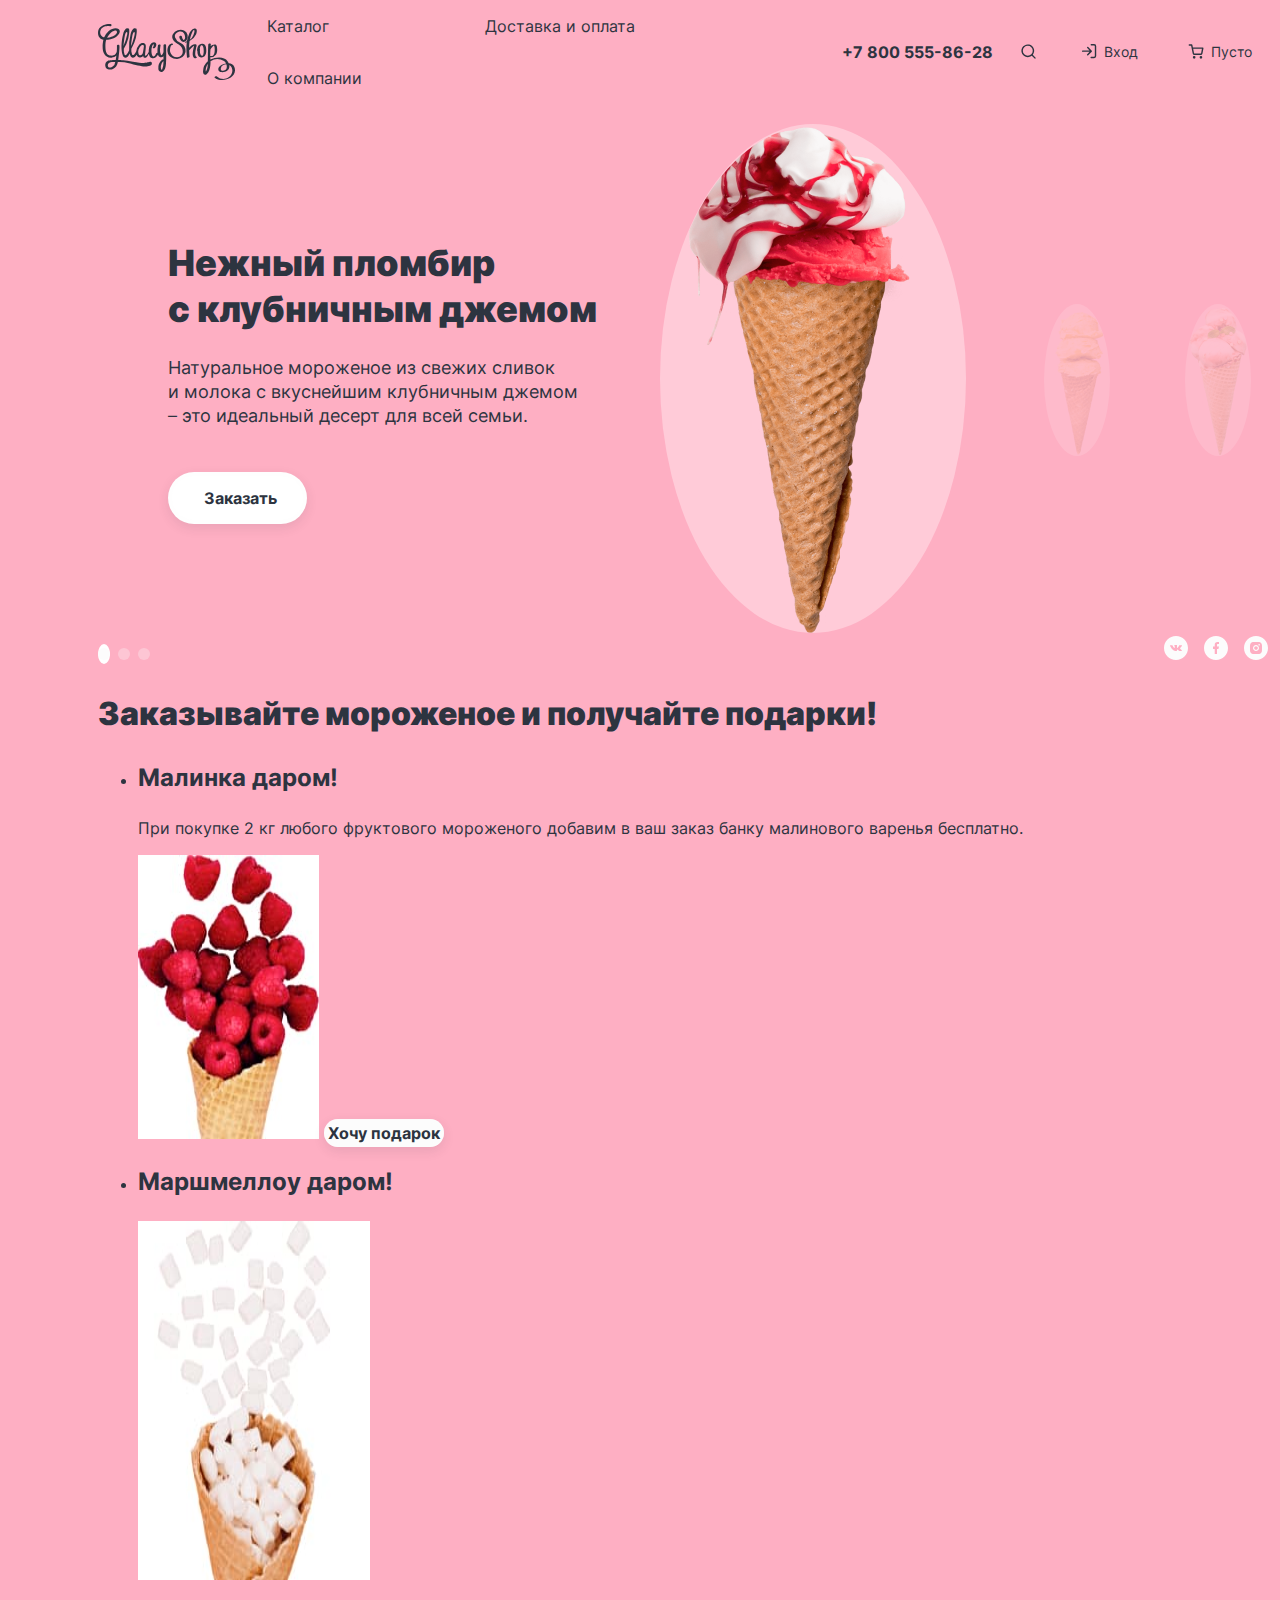
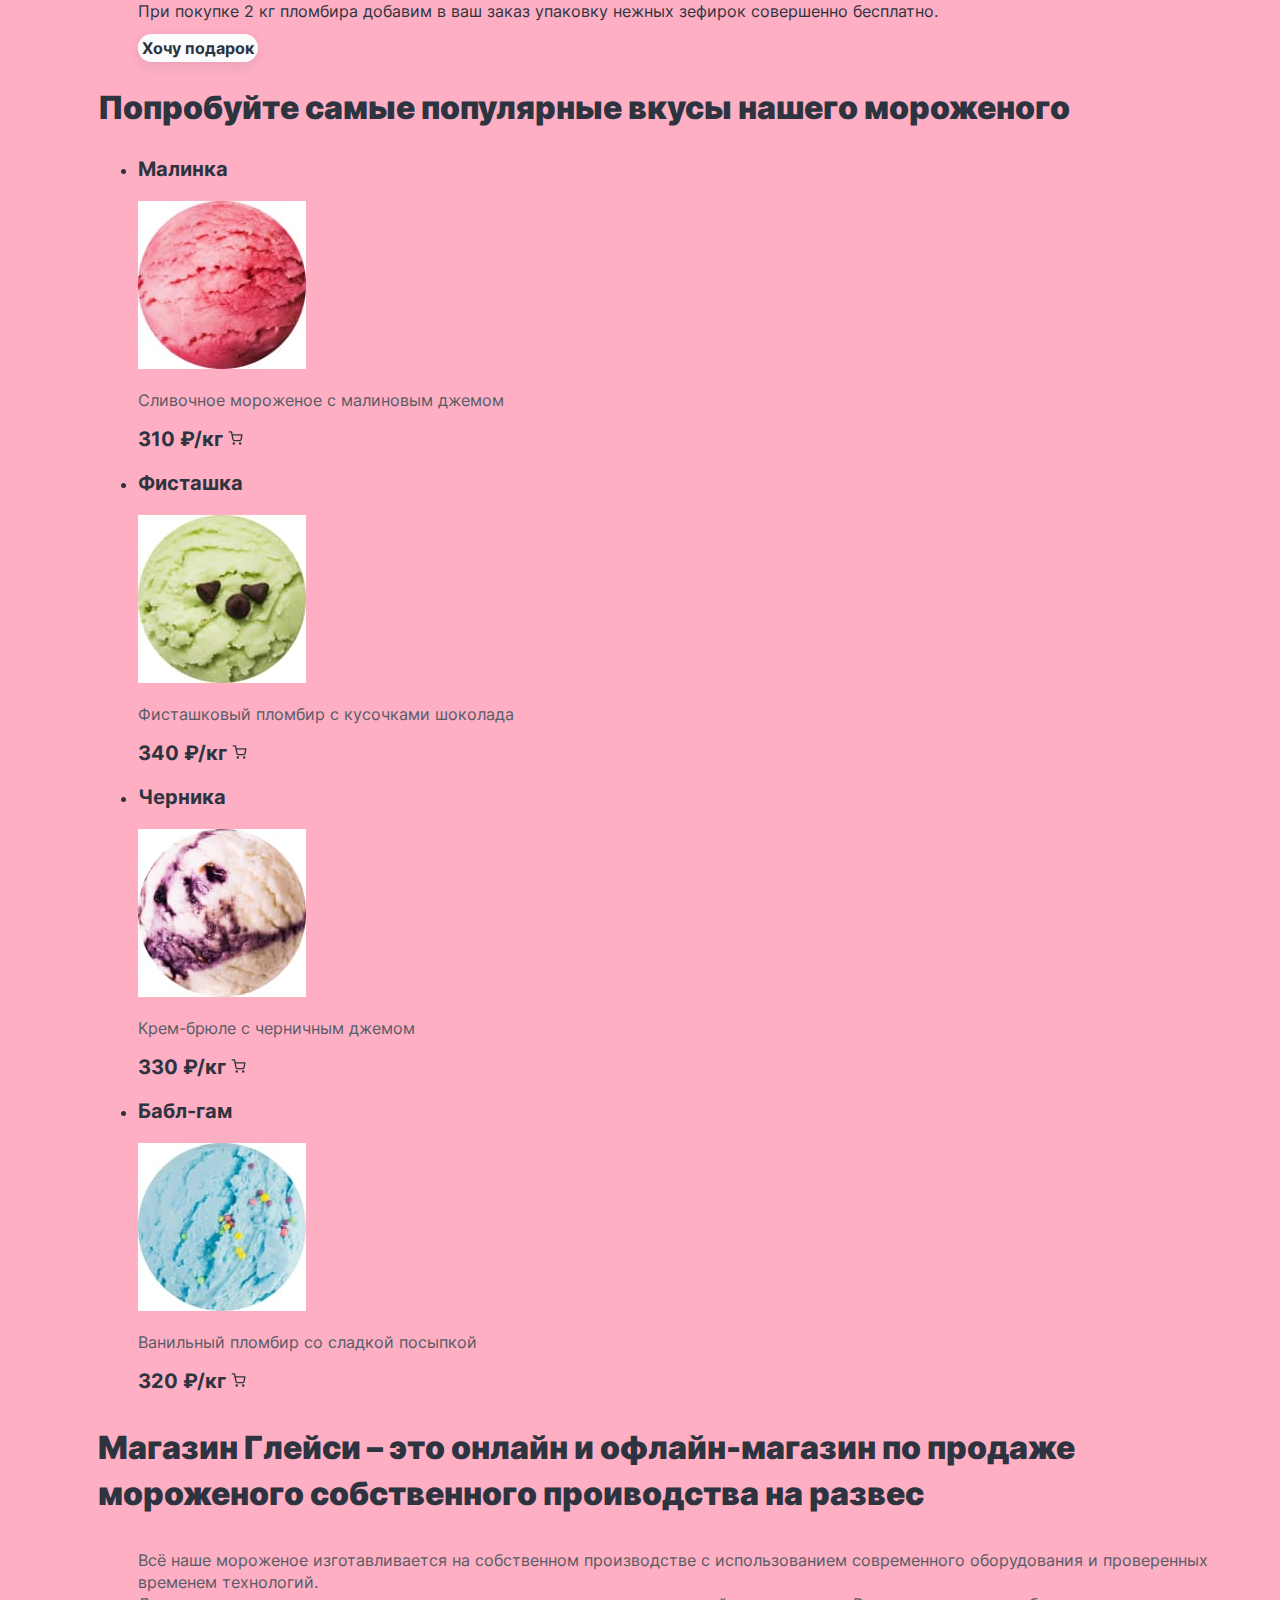
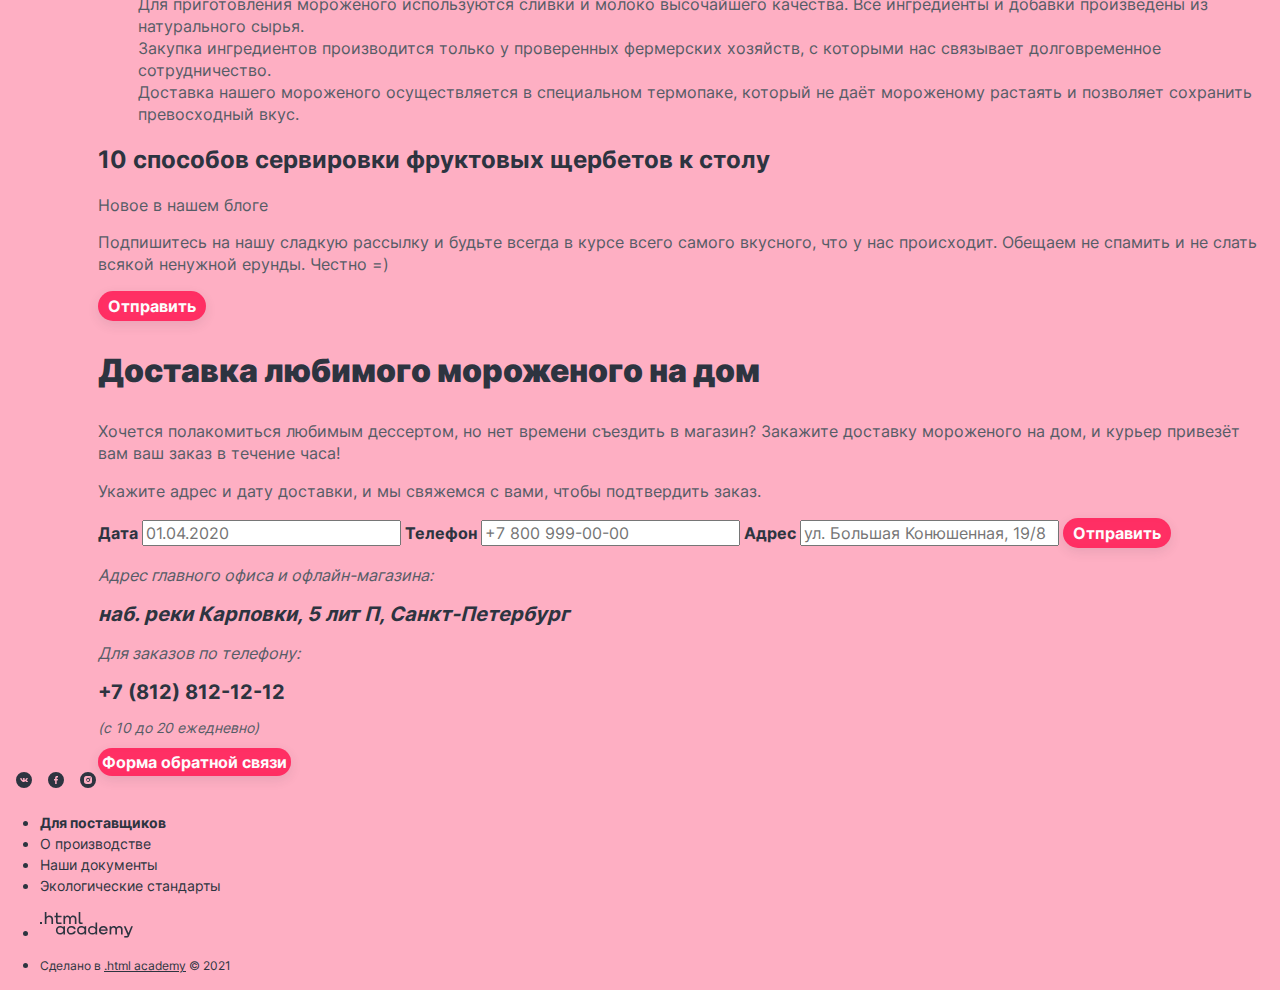
==== commit 40b73997: "Стилизует промо блок" ====
--- a/index.html
+++ b/index.html
@@ -51,57 +51,77 @@
           </ul>
         </nav>
       </header>
-      <main class="main-page">
+      <main class="main-page main-container">
         <h1 class="visually-hidden">Gllacy Shop.</h1>
         <!--Рекламный блок-->
         <section class="promo">
           <h2 class="visually-hidden">Рекламный блок.</h2>
           <ul class="promo-list">
             <li class="promo-item">
-              <h3 class="promo-caption">Нежный пломбир с клубничным джемом</h3>
-              <img class="promo-img" src="/images/catalog/ice-cream-strawberry.jpg" width="306" height="507" alt="Рожок клубничного мороженого.">
-              <p class="promo-text">Натуральное мороженое из свежих сливок и молока с вкуснейшим клубничным джемом – это идеальный десерт для всей семьи.</p>
+              <h3 class="promo-caption">Нежный пломбир с&nbspклубничным джемом</h3>
+              <img class="promo-img promo-img-active" src="/images/catalog/ice-cream-strawberry.png" width="306" height="507" alt="Рожок клубничного мороженого.">
+              <p class="promo-text">Натуральное мороженое из свежих сливок и&nbspмолока с вкуснейшим клубничным джемом<br> – это идеальный десерт для всей семьи.</p>
               <a class="promo-link" href="#">Заказать</a>
             </li>
             <li class="promo-item">
-              <img class="promo-img" src="/images/catalog/ice-cream-banana.jpg" width="66" height="150" alt="Рожок бананового мороженого.">
+              <img class="promo-img promo-img-slider" src="/images/catalog/ice-cream-banana.png" width="66" height="150" alt="Рожок бананового мороженого.">
             </li>
             <li class="promo-item">
-              <img class="promo-img" src="/images/catalog/ice-cream-marshmallow.jpg" width="66" height="150" alt="Рожок мороженого с Маршмеллоу.">
+              <img class="promo-img promo-img-slider" src="/images/catalog/ice-cream-marshmallow.png" width="66" height="150" alt="Рожок мороженого с Маршмеллоу.">
             </li>
           </ul>
           <!--Пагинация-->
-          <div class="promo-pagination">
-            <ul class="pagination-list">
-              <li class="pagination-item">
-                <a class="pagination-link visually-hidden" href="#">1.</a>
+          <div class="flex-container">
+            <div class="promo-pagination">
+              <ul class="pagination-list">
+                <li class="pagination-item">
+                  <a class="pagination-link-active" href="#">
+                    <svg width="12" height="12" viewBox="0 0 12 12" fill="none" xmlns="http://www.w3.org/2000/svg">
+                    <circle cx="6" cy="6" r="6" fill="#FCFCFC"/>
+                    </svg>
+                  </a>
+                </li>
+                <li class="pagination-item">
+                  <a class="pagination-link" href="#">
+                    <svg width="12" height="12" viewBox="0 0 12 12" fill="none" xmlns="http://www.w3.org/2000/svg">
+                    <circle cx="6" cy="6" r="6" fill="#FCFCFC"/>
+                    </svg>
+                  </a>
+                </li>
+                <li class="pagination-item">
+                  <a class="pagination-link" href="#">
+                    <svg width="12" height="12" viewBox="0 0 12 12" fill="none" xmlns="http://www.w3.org/2000/svg">
+                    <circle cx="6" cy="6" r="6" fill="#FCFCFC"/>
+                    </svg>
+                  </a>
+                </li>
+              </ul>
+            </div>
+            <!--Ссылки на соц.сети-->
+            <ul class="social-list">
+              <li class="socials-item">
+                <a class="socials-link socials-link-vk" href="https://vk.com/htmlacademy">
+                  <svg width="24" height="24" viewBox="0 0 24 24" fill="none" xmlns="http://www.w3.org/2000/svg">
+                    <path fill-rule="evenodd" clip-rule="evenodd" d="M24 12C24 18.6274 18.6274 24 12 24C5.37258 24 0 18.6274 0 12C0 5.37258 5.37258 0 12 0C18.6274 0 24 5.37258 24 12ZM12.5884 14.9749H11.8711C11.8711 14.9749 10.2885 15.0584 8.89479 13.7867C7.37486 12.3995 6.03249 9.64702 6.03249 9.64702C6.03249 9.64702 5.95511 9.46654 6.03917 9.3793C6.13366 9.28121 6.39106 9.27493 6.39106 9.27493L8.10567 9.26508C8.10567 9.26508 8.26727 9.28878 8.38294 9.36317C8.47824 9.42457 8.53167 9.53936 8.53167 9.53936C8.53167 9.53936 8.80878 10.1536 9.17581 10.7093C9.89212 11.7942 10.2258 12.0315 10.469 11.9152C10.8233 11.7458 10.7171 10.3816 10.7171 10.3816C10.7171 10.3816 10.7236 9.88646 10.5387 9.66601C10.3955 9.4951 10.1254 9.44527 10.0062 9.43128C9.90971 9.42 10.0681 9.22367 10.2733 9.13558C10.5819 9.00308 11.1268 8.99551 11.7706 9.00136C12.2722 9.00579 12.4165 9.0332 12.6127 9.07475C13.0677 9.17105 13.0536 9.47963 13.0229 10.1454C13.0138 10.3444 13.0032 10.5752 13.0032 10.8418C13.0032 10.9018 13.0012 10.9657 12.9991 11.0315C12.9885 11.3725 12.9763 11.7629 13.2324 11.908C13.3637 11.9822 13.6849 11.9191 14.4884 10.7233C14.8693 10.1566 15.1549 9.49024 15.1549 9.49024C15.1549 9.49024 15.2173 9.37145 15.3142 9.32048C15.4134 9.26851 15.5472 9.2845 15.5472 9.2845L17.3515 9.27465C17.3515 9.27465 17.8937 9.21796 17.9815 9.43242C18.0735 9.65758 17.7788 10.1833 17.0417 11.0444C16.3463 11.8567 16.006 12.1587 16.0328 12.4236C16.0527 12.6198 16.2739 12.7957 16.7015 13.1436C17.5897 13.8661 17.8264 14.2455 17.8827 14.3357C17.8872 14.343 17.8906 14.3484 17.893 14.3519C18.2905 14.9296 17.4522 14.9749 17.4522 14.9749L15.8497 14.9944C15.8497 14.9944 15.5053 15.0543 15.0521 14.7814C14.8151 14.6388 14.5833 14.406 14.3626 14.1842C14.0251 13.8451 13.7131 13.5316 13.4469 13.6056C13.0002 13.7298 13.0143 14.5734 13.0143 14.5734C13.0143 14.5734 13.0175 14.7536 12.9157 14.8495C12.8051 14.954 12.5884 14.9749 12.5884 14.9749Z" fill="#FCFCFC"/>
+                  </svg>
+                </a>
               </li>
-              <li class="pagination-item">
-                <a class="pagination-link visually-hidden" href="#">2.</a>
+              <li class="socials-item">
+                <a class="socials-link socials-link-facebook" href="https://www.facebook.com/htmlacademy">
+                  <svg width="24" height="24" viewBox="0 0 24 24" fill="none" xmlns="http://www.w3.org/2000/svg">
+                    <path fill-rule="evenodd" clip-rule="evenodd" d="M24 12C24 18.6274 18.6274 24 12 24C5.37258 24 0 18.6274 0 12C0 5.37258 5.37258 0 12 0C18.6274 0 24 5.37258 24 12ZM14.4286 12.9H13V18H10.7143V12.9H9V10.5H10.7143V8.82C10.7143 6.9942 11.816 6 13.3674 6C14.1103 6 14.8137 6.0582 15 6.084V8.1H14.1429C13 8.1 13 8.682 13 9.3V10.5H15L14.4286 12.9Z" fill="#FCFCFC"/>
+                  </svg>
+                </a>
               </li>
-              <li class="pagination-item">
-                <a class="pagination-link visually-hidden" href="#">3.</a>
+              <li class="socials-item">
+                <a class="socials-link socials-link-insta" href="https://wwww.instagram.com/htmlacademy">
+                  <svg width="24" height="24" viewBox="0 0 24 24" fill="none" xmlns="http://www.w3.org/2000/svg">
+                    <path fill-rule="evenodd" clip-rule="evenodd" d="M24 12C24 18.6274 18.6274 24 12 24C5.37258 24 0 18.6274 0 12C0 5.37258 5.37258 0 12 0C18.6274 0 24 5.37258 24 12ZM14.4732 6.036C13.8336 6.006 13.6302 6 12 6C10.3698 6 10.1664 6.0078 9.5268 6.036C8.8872 6.066 8.4528 6.1662 8.07 6.315C7.66946 6.46544 7.3066 6.70154 7.0068 7.0068C6.70128 7.30639 6.46514 7.66931 6.315 8.07C6.1662 8.4528 6.066 8.8872 6.036 9.5268C6.006 10.1664 6 10.3698 6 12C6 13.6302 6.0078 13.8336 6.036 14.4732C6.066 15.1122 6.1662 15.5478 6.315 15.93C6.46556 16.3305 6.70164 16.6933 7.0068 16.9932C7.30652 17.2986 7.6694 17.5347 8.07 17.685C8.4528 17.8332 8.8878 17.934 9.5268 17.964C10.1664 17.994 10.3698 18 12 18C13.6302 18 13.8336 17.9922 14.4732 17.964C15.1122 17.934 15.5478 17.8332 15.93 17.685C16.3304 17.5343 16.6932 17.2982 16.9932 16.9932C17.2987 16.6936 17.5348 16.3307 17.685 15.93C17.8332 15.5472 17.934 15.1122 17.964 14.4732C17.994 13.8336 18 13.6302 18 12C18 10.3698 17.9922 10.1664 17.964 9.5268C17.934 8.8878 17.8332 8.4522 17.685 8.07C17.5344 7.66955 17.2983 7.30674 16.9932 7.0068C16.6596 6.6738 16.326 6.4674 15.93 6.315C15.5472 6.1662 15.1122 6.066 14.4732 6.036ZM9.87868 9.87868C10.4413 9.31607 11.2044 9 12 9C12.7956 9 13.5587 9.31607 14.1213 9.87868C14.6839 10.4413 15 11.2044 15 12C15 12.7956 14.6839 13.5587 14.1213 14.1213C13.5587 14.6839 12.7956 15 12 15C11.2044 15 10.4413 14.6839 9.87868 14.1213C9.31607 13.5587 9 12.7956 9 12C9 11.2044 9.31607 10.4413 9.87868 9.87868ZM15.6803 8.31967C15.821 8.46032 15.9 8.65109 15.9 8.85C15.9 9.04891 15.821 9.23968 15.6803 9.38033C15.5397 9.52098 15.3489 9.6 15.15 9.6C14.9511 9.6 14.7603 9.52098 14.6197 9.38033C14.479 9.23968 14.4 9.04891 14.4 8.85C14.4 8.65109 14.479 8.46032 14.6197 8.31967C14.7603 8.17902 14.9511 8.1 15.15 8.1C15.3489 8.1 15.5397 8.17902 15.6803 8.31967ZM13.2728 10.7272C12.9352 10.3896 12.4774 10.2 12 10.2C11.5226 10.2 11.0648 10.3896 10.7272 10.7272C10.3896 11.0648 10.2 11.5226 10.2 12C10.2 12.4774 10.3896 12.9352 10.7272 13.2728C11.0648 13.6104 11.5226 13.8 12 13.8C12.4774 13.8 12.9352 13.6104 13.2728 13.2728C13.6104 12.9352 13.8 12.4774 13.8 12C13.8 11.5226 13.6104 11.0648 13.2728 10.7272Z" fill="#FCFCFC"/>
+                  </svg>
+                </a>
               </li>
             </ul>
           </div>
-          <!--Ссылки на соц.сети-->
-          <ul class="social-list">
-            <li class="socials-item">
-              <a class="socials-link socials-link-vk" href="https://vk.com/htmlacademy">
-                <svg class="icon-vk" width="16" height="16" fill="none" xmlns="http://www.w3.org/2000/svg"><path fill-rule="evenodd" clip-rule="evenodd" d="M16 8A8 8 0 1 1 0 8a8 8 0 0 1 16 0ZM8.4 9.98H7.9s-1.05.06-1.98-.79c-1.01-.92-1.9-2.76-1.9-2.76s-.06-.12 0-.18.23-.07.23-.07H5.4s.11.01.19.06c.06.04.1.12.1.12s.18.4.43.78c.47.72.7.88.86.8.24-.11.16-1.02.16-1.02s0-.33-.11-.48c-.1-.11-.28-.14-.36-.15-.06-.01.04-.14.18-.2.2-.09.57-.1 1-.09.33 0 .43.02.56.05.3.06.3.27.27.71a9.7 9.7 0 0 0-.01.6c-.01.22-.02.48.15.58.09.05.3 0 .84-.8.25-.37.44-.81.44-.81s.04-.08.11-.12c.07-.03.15-.02.15-.02h1.2s.37-.04.43.1c.06.15-.14.5-.63 1.07-.46.54-.69.75-.67.92.01.13.16.25.44.48a3.4 3.4 0 0 1 .8.8c.26.4-.3.42-.3.42l-1.06.02s-.23.04-.54-.15c-.15-.1-.3-.25-.45-.4-.23-.22-.44-.43-.62-.38-.3.08-.28.65-.28.65s0 .12-.07.18c-.07.07-.22.08-.22.08Z" fill="#2D3440"/></svg>
-              </a>
-            </li>
-            <li class="socials-item">
-              <a class="socials-link socials-link-facebook" href="https://www.facebook.com/htmlacademy">
-                <svg class="icon-facebook" width="16" height="16" fill="none" xmlns="http://www.w3.org/2000/svg"><path fill-rule="evenodd" clip-rule="evenodd" d="M16 8A8 8 0 1 1 0 8a8 8 0 0 1 16 0Zm-6.38.6h-.95V12H7.14V8.6H6V7h1.14V5.88C7.14 4.66 7.88 4 8.91 4c.5 0 .97.04 1.09.06V5.4h-.57c-.76 0-.76.39-.76.8V7H10l-.38 1.6Z" fill="#2D3440"/></svg>
-              </a>
-            </li>
-            <li class="socials-item">
-              <a class="socials-link socials-link-insta" href="https://wwww.instagram.com/htmlacademy">
-                <svg class="icon-instagram" width="16" height="16" fill="none" xmlns="http://www.w3.org/2000/svg"><path fill-rule="evenodd" clip-rule="evenodd" d="M16 8A8 8 0 1 1 0 8a8 8 0 0 1 16 0ZM9.65 4.02C9.22 4 9.09 4 8 4c-1.09 0-1.22 0-1.65.02-.43.02-.71.1-.97.19-.27.1-.5.26-.7.46-.21.2-.37.44-.47.71-.1.26-.17.54-.19.97C4 6.78 4 6.91 4 8c0 1.09 0 1.22.02 1.65.02.42.1.72.19.97.1.27.26.5.46.7.2.21.44.37.71.47.26.1.55.17.97.19.43.02.56.02 1.65.02 1.09 0 1.22 0 1.65-.02.42-.02.72-.1.97-.19.27-.1.5-.26.7-.46.21-.2.37-.44.47-.71.1-.26.17-.55.19-.97C12 9.22 12 9.09 12 8c0-1.09 0-1.22-.02-1.65a2.95 2.95 0 0 0-.19-.97c-.1-.27-.26-.5-.46-.7a1.95 1.95 0 0 0-.71-.47c-.26-.1-.55-.17-.97-.19ZM6.59 6.6A2 2 0 1 1 9.4 9.4 2 2 0 0 1 6.6 6.6Zm3.86-1.04a.5.5 0 1 1-.7.7.5.5 0 0 1 .7-.7Zm-1.6 1.6a1.2 1.2 0 1 0-1.7 1.7 1.2 1.2 0 0 0 1.7-1.7Z" fill="#2D3440"/></svg>
-              </a>
-            </li>
-          </ul>
         </section>
         <!--Акции-->
         <section class="banner">
--- a/styles/style.css
+++ b/styles/style.css
@@ -128,15 +128,16 @@
   font-size: 16px;
   line-height: 20px;
   color: var(--color-extra-dark);
+  background-color: var(--color-light-bright);
 }
 
 .page-container {
   width: 1366px;
   margin: 0 auto;
-  background-color: var(--color-light-bright);
 }
 
 .main-container {
+  margin: 0 98px;
   flex-grow: 1;
 }
 
@@ -156,8 +157,7 @@
 .main-nav {
   display: flex;
   margin: 0 auto;
-  padding-left: 98px;
-  padding-right: 98px;
+  padding: 0 98px;
 }
 
 .main-nav-list {
@@ -262,22 +262,75 @@
 /* Промо */
 
 .promo-list {
+  display: grid;
+  grid-template-columns: 1fr 100px 100px;
+  column-gap: 41px;
+  align-items: center;
+  margin: 0;
+  padding: 0;
   list-style-type: none;
 }
 
+.promo-item {
+  display: flex;
+  flex-direction: column;
+  flex-wrap: wrap;
+  max-height: 554px;
+}
+
 .promo-caption {
+  padding: 136px 2px 24px 70px;
+  margin: 0;
+  order: 0;
+  max-width: 470px;
   font-size: 36px;
   font-weight: 900;
   line-height: 46px;
 }
 
+.promo-img {
+  padding: 0;
+  margin: 0;
+  padding-top: 2px;
+  margin-top: 20px;
+  order: 4;
+  align-self: center;
+}
+
+.promo-img-active {
+  align-self: flex-start;
+  background-color: var(--color-extra-light-bright);
+  background-size: 312px 312px;     /*фон не уменьшился*/
+  border-radius: 50%;
+  background-repeat: no-repeat;
+  background-position: center;
+}
+
+.promo-img-slider {
+  background-color: var(--color-extra-light-bright);
+  background-size: 100px 100px;     /*фон не уменьшился*/
+  border-radius: 50% 50%;
+  background-repeat: no-repeat;
+  background-position: center;
+  opacity: 0.4;
+}
+
 .promo-text {
+  margin: 0 0 44px 70px ;
+  order: 1;
+  max-width: 470px;
   font-size: 18px;
   font-weight: 400;
   line-height: 24px;
 }
 
 .promo-link {
+  box-sizing: border-box;
+  max-width: 139px;
+  margin-left: 70px;
+  margin-bottom: 112px;
+  padding: 12px 32px;
+  order: 3;
   font-size: 16px;
   font-weight: 700;
   line-height: 20px;
@@ -289,9 +342,61 @@
   box-shadow: 0px 4px 12px var(--color-shadow);
 }
 
+.flex-container {
+  display: flex;
+  flex-wrap: wrap;
+
+}
+
 /* Пагинация */
 
+.pagination-list {
+  display: flex;
+  align-items: flex-end;
+  justify-content: flex-end;
+  list-style-type: none;
+  padding: 0;
+  margin: 0;
+  margin-top: 8px;
+  margin-right: auto;
+}
+
+.pagination-item {
+  padding: 0;
+  margin: 0;
+}
+
+.pagination-item:not(:last-child) {
+  margin-right: 8px;
+}
+
+.pagination-link-active {
+  text-decoration: none;
+}
+
+.pagination-link {
+  text-decoration: none;
+  opacity: 0.3;
+}
+
 /* ССылки на соц.сети */
+
+.social-list {
+  display: flex;
+  flex-wrap: wrap;
+  list-style-type: none;
+  padding: 0;
+  margin: 0;
+  margin-left: auto;
+  height: 24px;
+}
+
+.socials-link {
+  margin-left: 16px;
+  width: 24px;
+  height: 24px;
+}
+
 
 /* Баннеры */
 
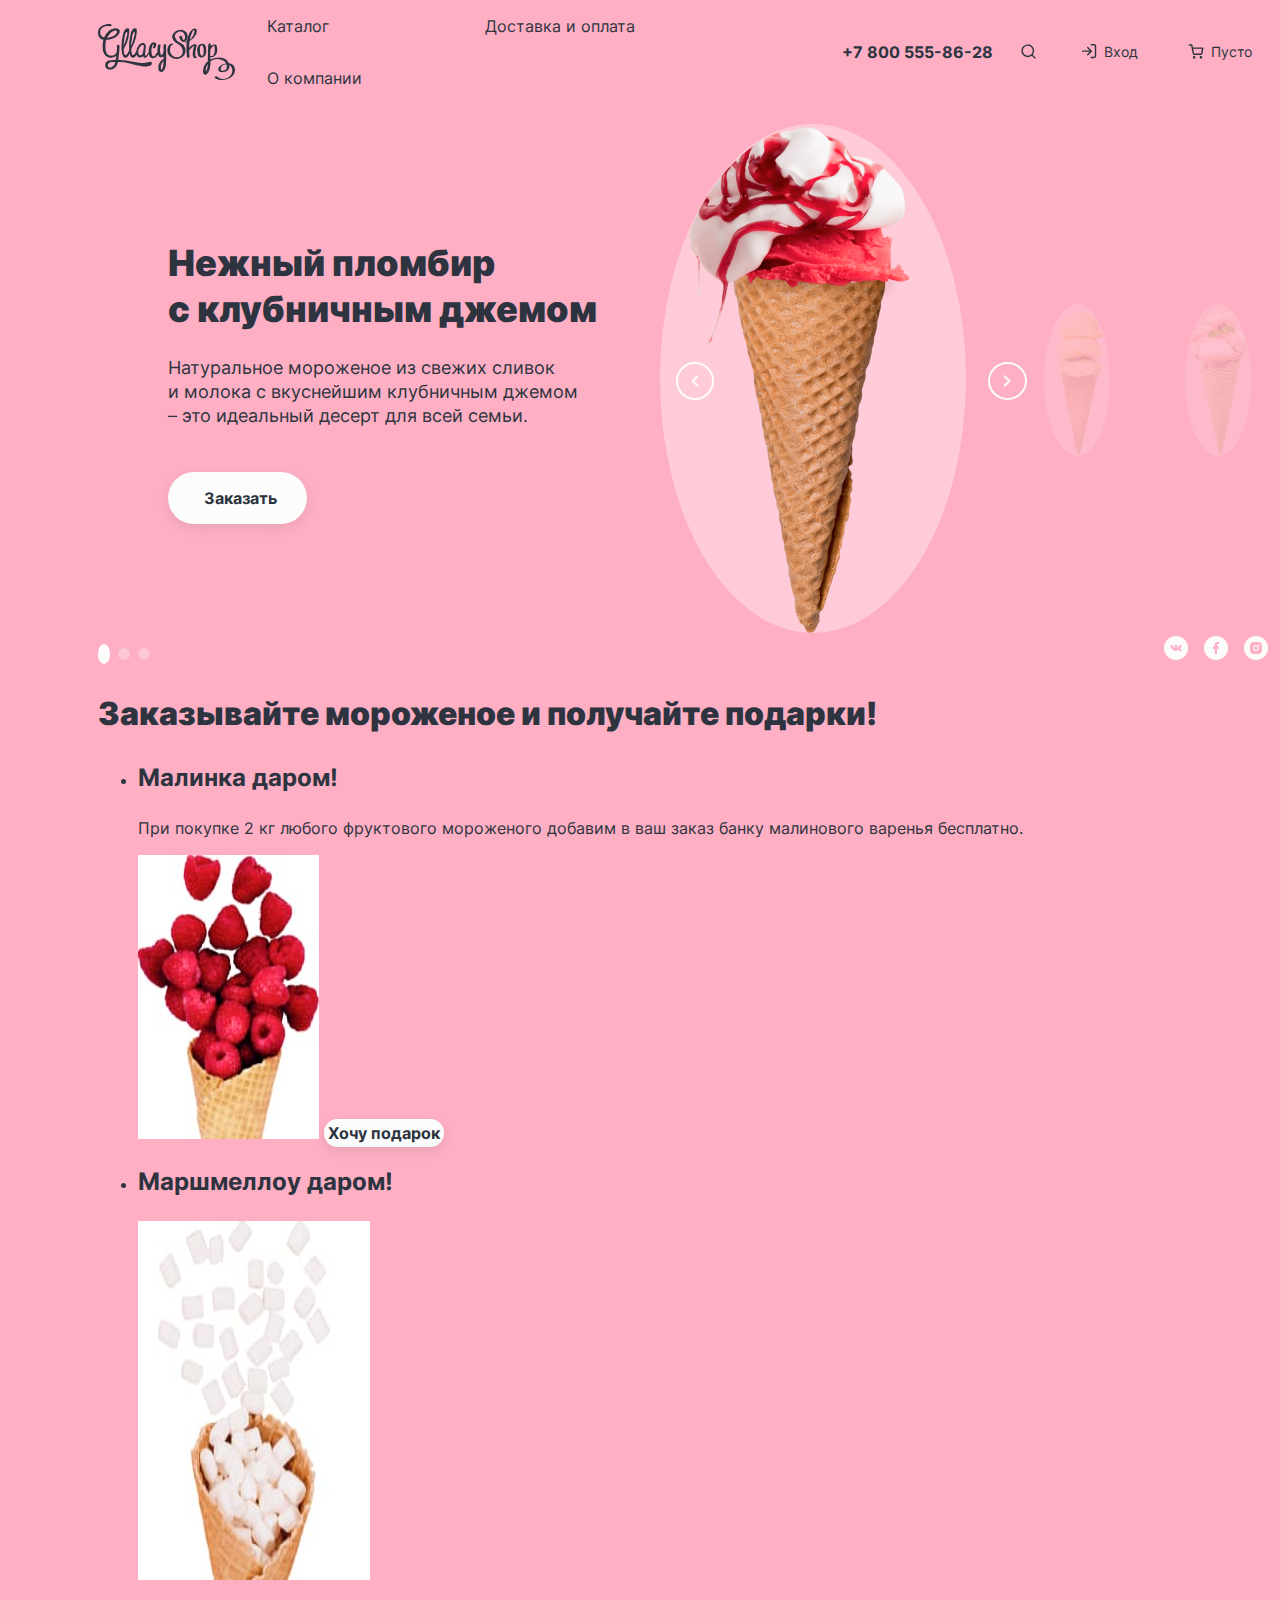
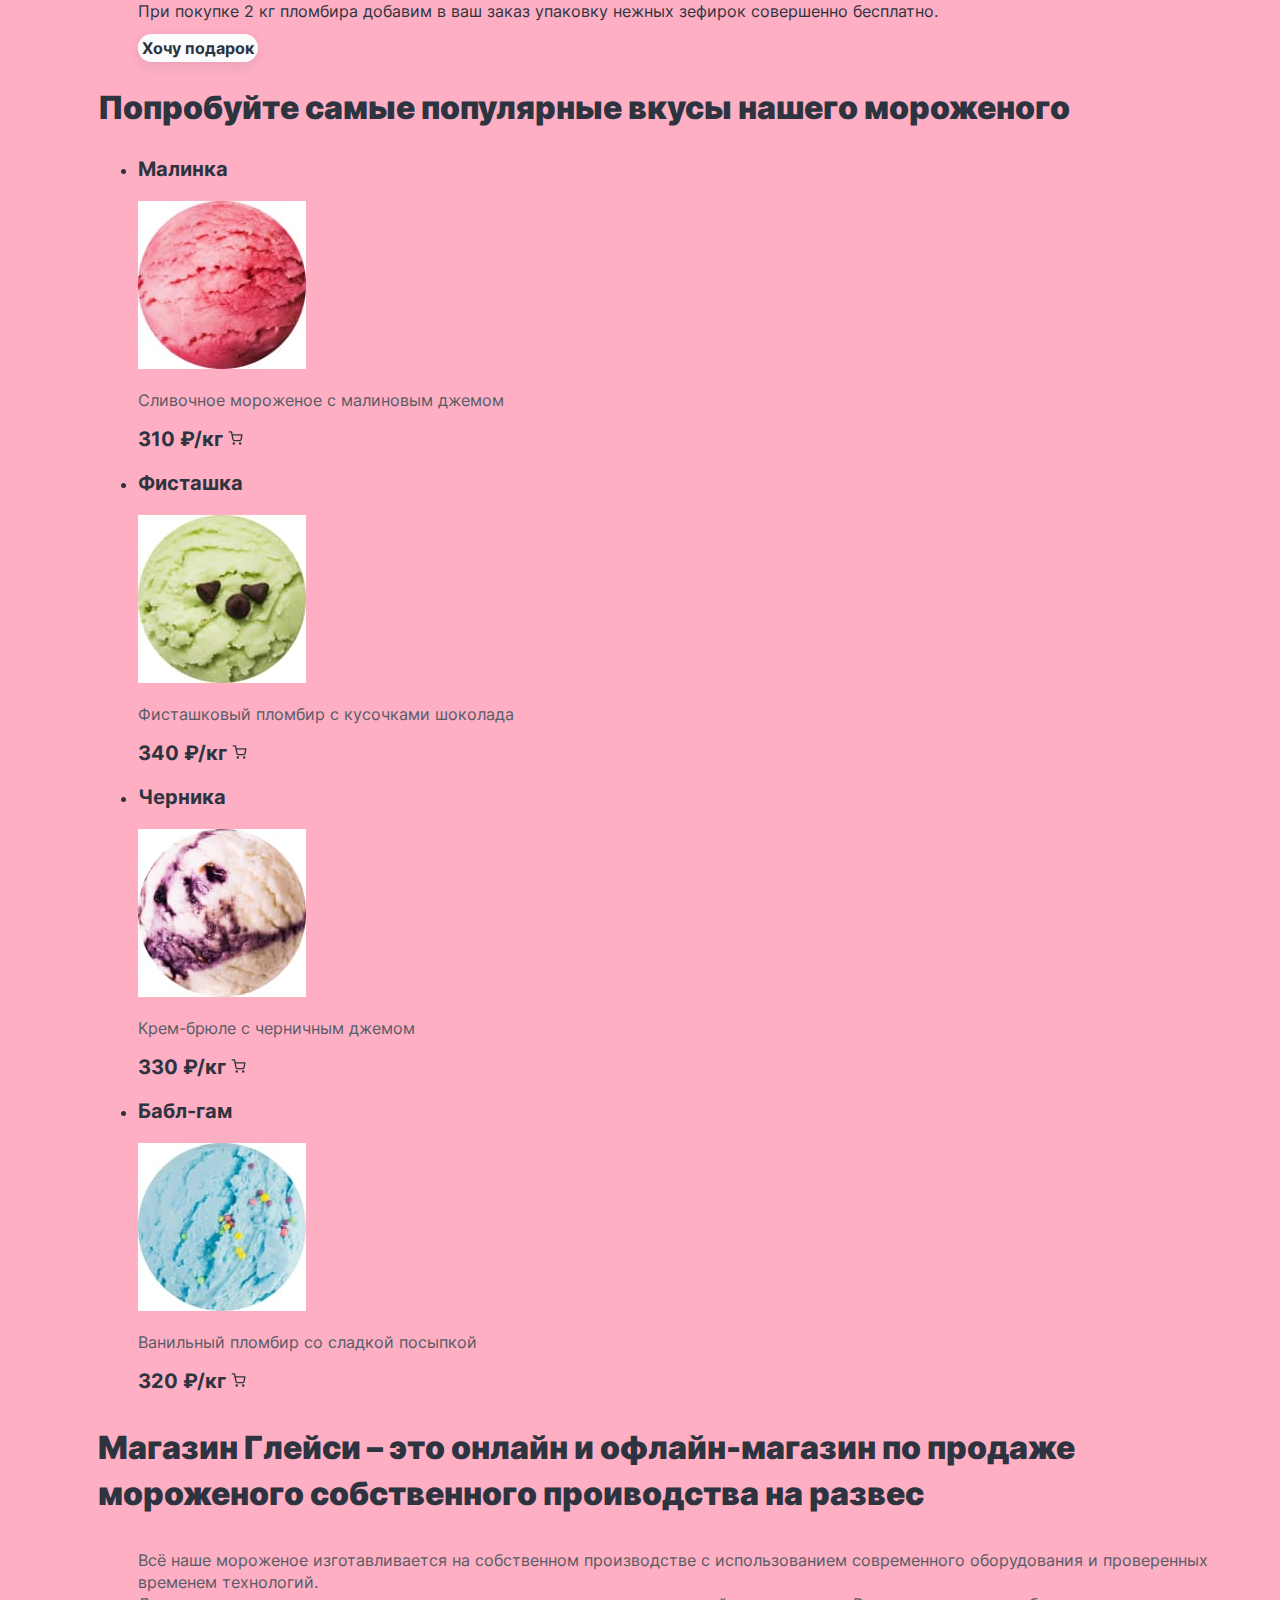
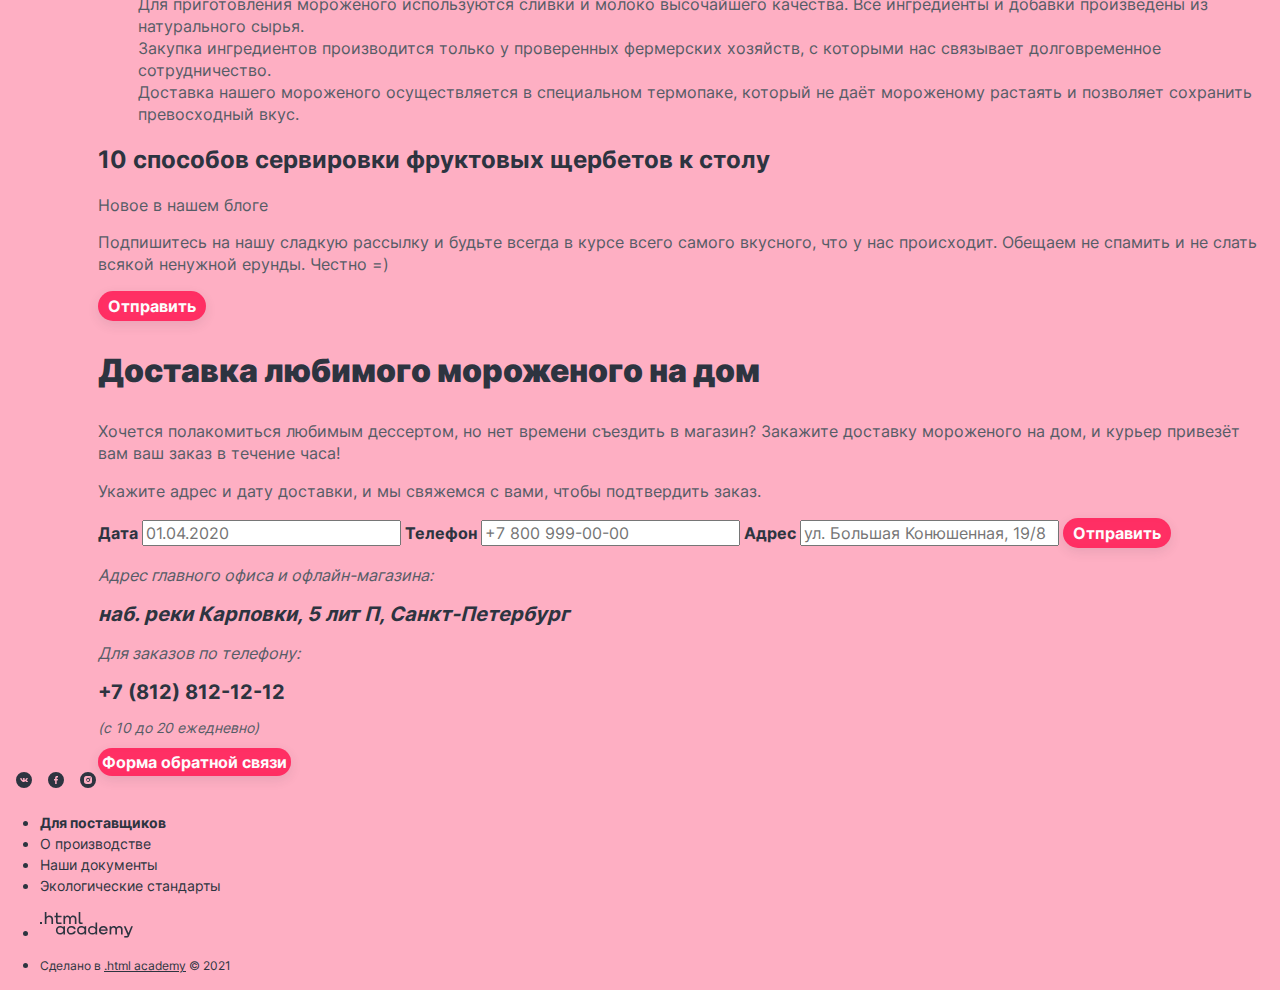
==== commit 0026ac8e: "Заканчивает стилизацию промоблока" ====
--- a/index.html
+++ b/index.html
@@ -70,6 +70,17 @@
               <img class="promo-img promo-img-slider" src="/images/catalog/ice-cream-marshmallow.png" width="66" height="150" alt="Рожок мороженого с Маршмеллоу.">
             </li>
           </ul>
+          <!-- Слайдер -->
+          <a class="slider slider-left" href="#">
+            <svg width="6" height="12" viewBox="0 0 6 12" fill="none" xmlns="http://www.w3.org/2000/svg">
+              <path fill-rule="evenodd" clip-rule="evenodd" d="M5.8033 1.80521C6.063 1.54551 6.063 1.12446 5.8033 0.864757C5.54361 0.605058 5.12255 0.605058 4.86285 0.864757L0.194774 5.53284C-0.0640686 5.79168 -0.0649218 6.21081 0.192214 6.47071C0.193377 6.47189 0.194544 6.47307 0.195717 6.47424L4.8638 11.1423C5.12349 11.402 5.54455 11.402 5.80425 11.1423C6.06395 10.8826 6.06395 10.4616 5.80425 10.2019L1.60545 6.00307L5.8033 1.80521Z" fill="#FCFCFC"/>
+            </svg>
+          </a>
+          <a class="slider slider-right" href="#">
+            <svg width="7" height="12" viewBox="0 0 7 12" fill="none" xmlns="http://www.w3.org/2000/svg">
+              <path fill-rule="evenodd" clip-rule="evenodd" d="M1.13526 0.864757C0.875566 0.605058 0.454511 0.605058 0.194813 0.864757C-0.0648862 1.12446 -0.0648862 1.54551 0.194813 1.80521L4.39609 6.00649L0.194774 10.2078C-0.0649247 10.4675 -0.0649247 10.8886 0.194774 11.1483C0.454473 11.408 0.875527 11.408 1.13523 11.1483L5.80394 6.47955C5.80489 6.47861 5.80583 6.47767 5.80678 6.47672C6.06648 6.21702 6.06648 5.79597 5.80678 5.53627L1.13526 0.864757Z" fill="#FCFCFC"/>
+            </svg>
+          </a>
           <!--Пагинация-->
           <div class="flex-container">
             <div class="promo-pagination">
--- a/styles/style.css
+++ b/styles/style.css
@@ -298,6 +298,7 @@
 }
 
 .promo-img-active {
+  position: relative;
   align-self: flex-start;
   background-color: var(--color-extra-light-bright);
   background-size: 312px 312px;     /*фон не уменьшился*/
@@ -324,7 +325,7 @@
   line-height: 24px;
 }
 
-.promo-link {
+.promo-link {  /* нет рамки у кнопки*/
   box-sizing: border-box;
   max-width: 139px;
   margin-left: 70px;
@@ -336,7 +337,7 @@
   line-height: 20px;
   color: var(--color-extra-dark);
   text-decoration: none;
-  background-color: var(--color-white);
+  background-color: var(--color-extra-light);
   border: 4px solid var(--color-border-light);
   border-radius: 26px;
   box-shadow: 0px 4px 12px var(--color-shadow);
@@ -346,6 +347,32 @@
   display: flex;
   flex-wrap: wrap;
 
+}
+
+/* Слайдер */
+
+.slider {
+  text-decoration: none;
+  fill: var(--color-extra-light);
+  stroke: var(--color-extra-light);
+  margin: 0 10px;
+  padding: 7px 14px;
+  flex-grow: 0;
+  border: 2px solid var(--color-extra-light);
+  box-sizing: border-box;
+  border-radius: 50%;
+}
+
+.slider-left {
+  position: absolute;
+  top: 362px;
+  left: 666px;
+}
+
+.slider-right {
+  position: absolute;
+  top: 362px;
+  left: 978px;
 }
 
 /* Пагинация */
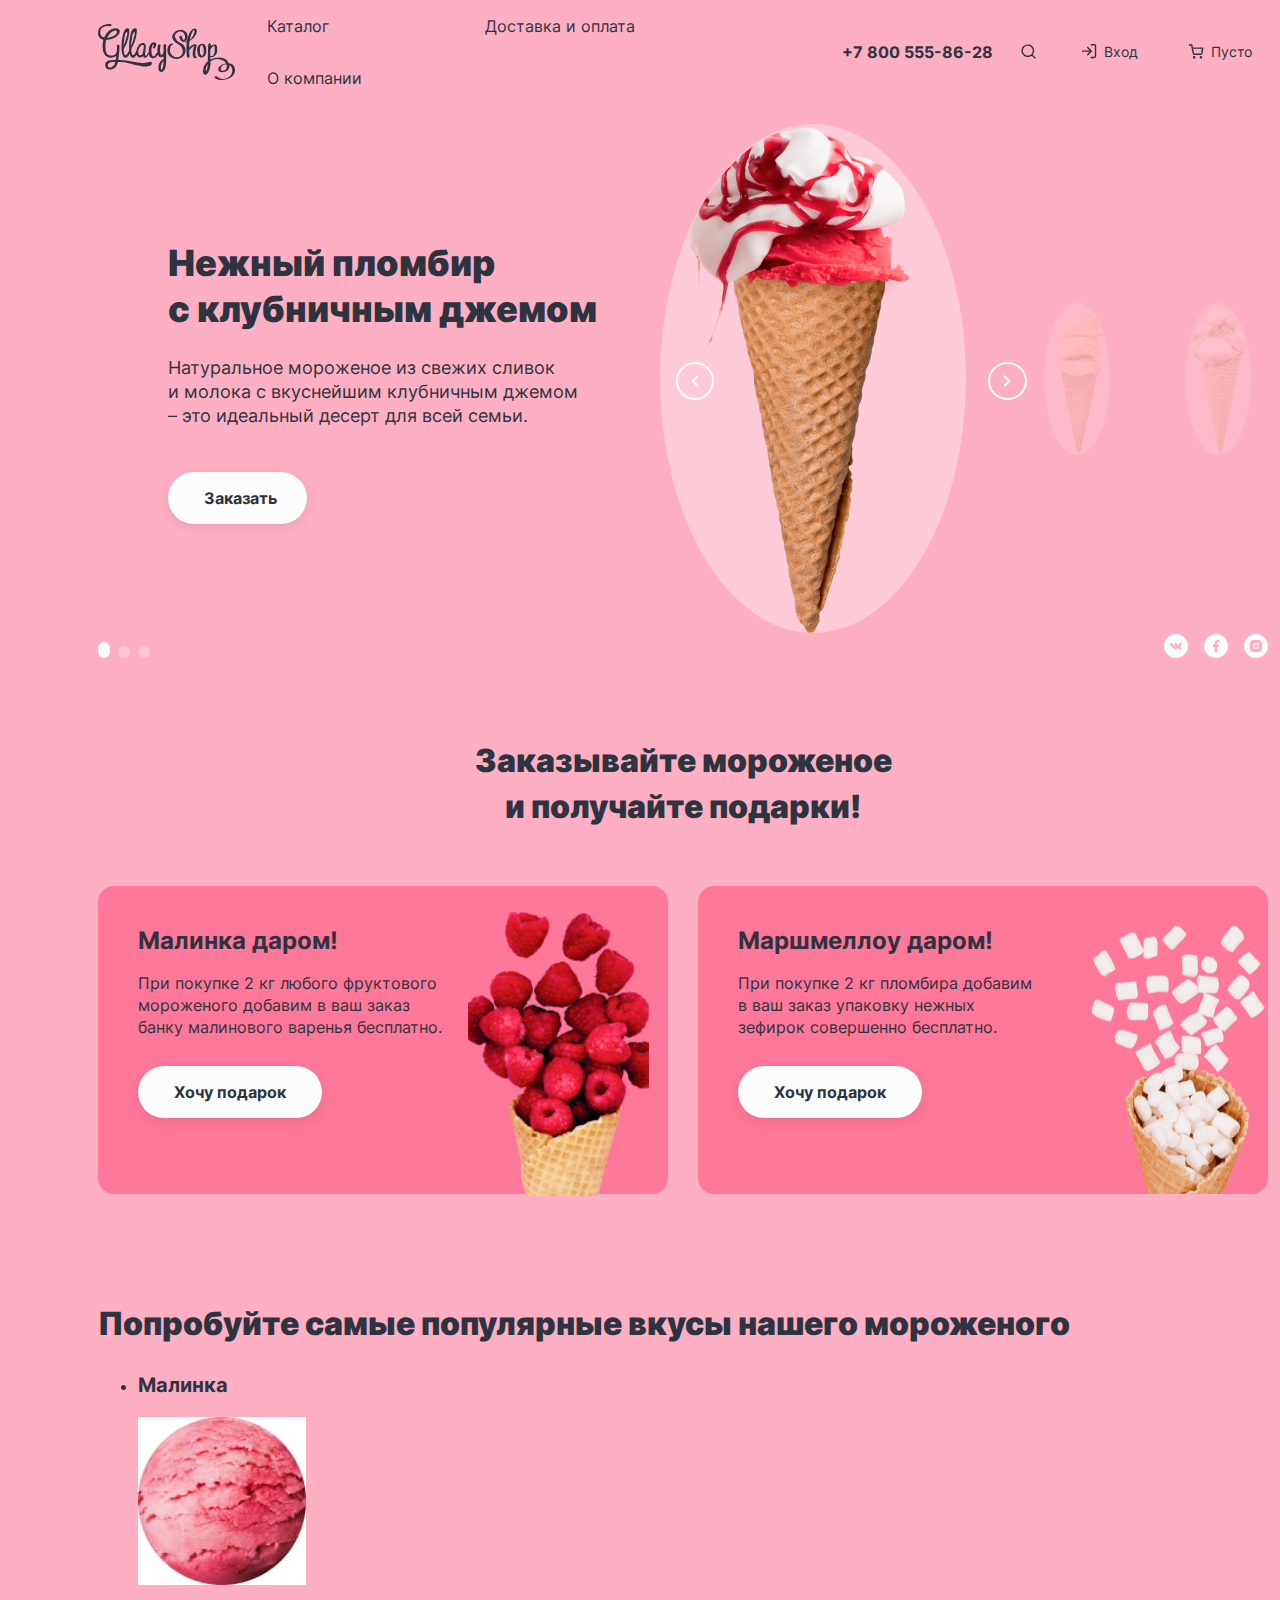
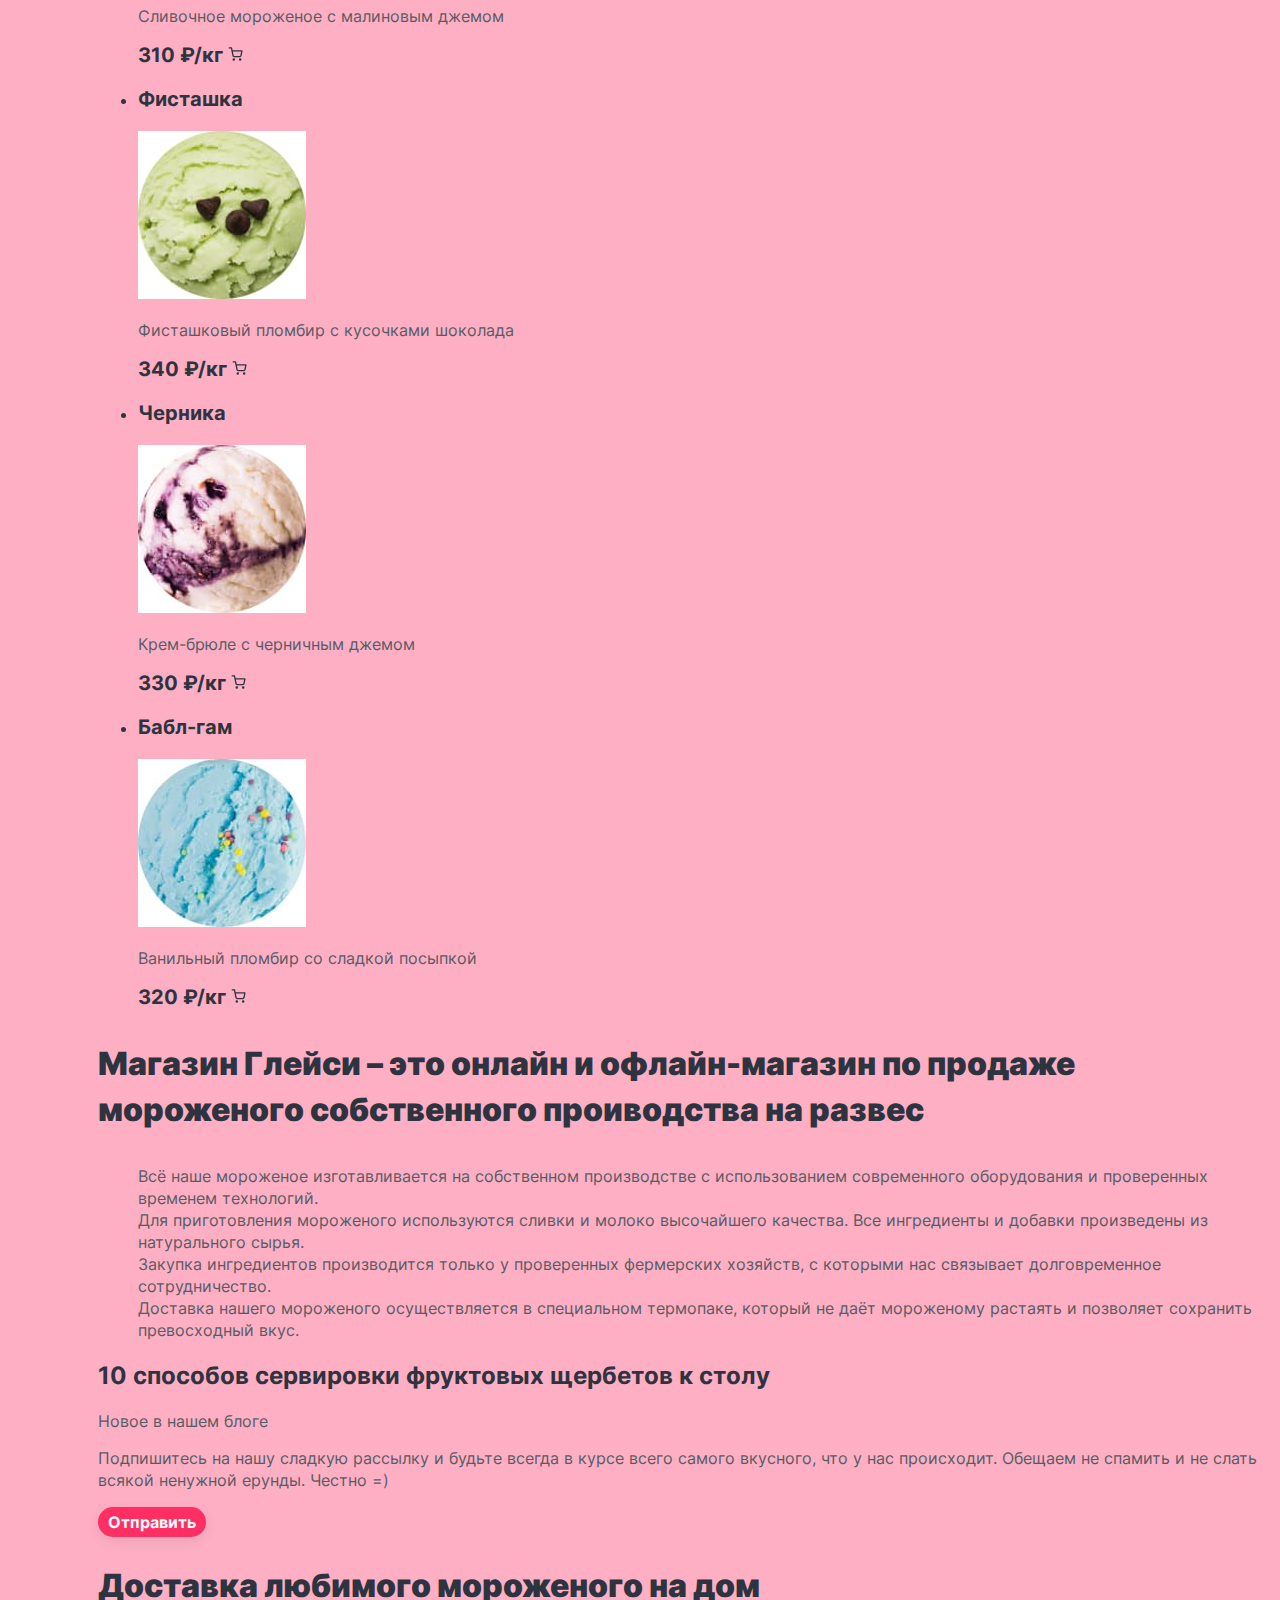
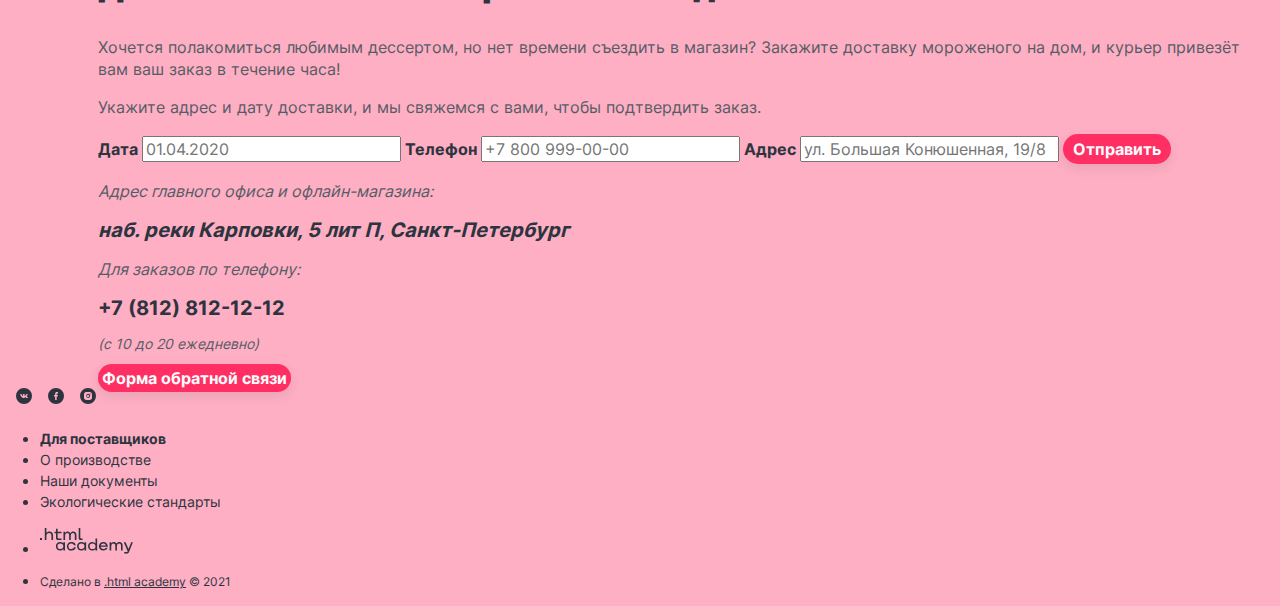
==== commit 5c5ea8e1: "Меняет формат изображений" ====
--- a/index.html
+++ b/index.html
@@ -141,13 +141,13 @@
             <li class="banner-card">
               <h3 class="banner-card-caption">Малинка даром!</h3>
               <p class="banner-card-text">При покупке 2 кг любого фруктового мороженого добавим в ваш заказ банку малинового варенья бесплатно.</p>
-              <img class="banner-card-img" src="/images/raspberry.jpg" width="181" height="284" alt="Рожок с малинкой">
+              <img class="banner-card-img img-column-1" src="/images/raspberry.png" width="181" height="284" alt="Рожок с малинкой">
               <a class="btn banner-card-link">Хочу подарок</a>
             </li>
             <li class="banner-card">
               <h3 class="banner-card-caption">Маршмеллоу даром!</h3>
-              <img class="banner-card-img" src="/images/marshmallow.jpg" width="232" height="359" alt="Рожок с зефирками">
-              <p class="banner-card-text">При покупке 2 кг пломбира добавим в ваш заказ упаковку нежных зефирок совершенно бесплатно.</p>
+              <img class="banner-card-img img-column-2" src="/images/marshmallow.png" width="232" height="359" alt="Рожок с зефирками">
+              <p class="banner-card-text">При покупке 2 кг пломбира добавим в&nbspваш заказ упаковку нежных <br>зефирок совершенно бесплатно.</p>
               <a class="btn banner-card-link">Хочу подарок</a>
             </li>
           </ul>
--- a/styles/style.css
+++ b/styles/style.css
@@ -148,6 +148,7 @@
 }
 
 .main-nav-logo {
+  display: block;
   width: 137px;
   margin: 0;
   padding: 0;
@@ -326,10 +327,11 @@
 }
 
 .promo-link {  /* нет рамки у кнопки*/
+  display: block;
   box-sizing: border-box;
   max-width: 139px;
   margin-left: 70px;
-  margin-bottom: 112px;
+  margin-bottom: 110px;
   padding: 12px 32px;
   order: 3;
   font-size: 16px;
@@ -346,7 +348,6 @@
 .flex-container {
   display: flex;
   flex-wrap: wrap;
-
 }
 
 /* Слайдер */
@@ -379,8 +380,6 @@
 
 .pagination-list {
   display: flex;
-  align-items: flex-end;
-  justify-content: flex-end;
   list-style-type: none;
   padding: 0;
   margin: 0;
@@ -398,10 +397,16 @@
 }
 
 .pagination-link-active {
+  display: block;
+  width: 12px;
+  height: 12px;
   text-decoration: none;
 }
 
 .pagination-link {
+  display: block;
+  width: 12px;
+  height: 12px;
   text-decoration: none;
   opacity: 0.3;
 }
@@ -427,25 +432,74 @@
 
 /* Баннеры */
 
+.banner {
+  padding-top: 80px;
+  padding-bottom: 80px;
+  margin: 0;
+}
+
 .banner-title {
+  text-align: center;
+  margin: 0 364px 56px 364px;
+  padding: 0;
+  font-family: "Inter", sans-serif;
   font-size: 32px;
   font-weight: 900;
   line-height: 46px;
 }
 
+.banner-list {
+  display: grid;
+  grid-template-columns: 1fr 1fr;
+  column-gap: 30px;
+  list-style-type: none;
+  margin: 0;
+  padding: 0;
+}
+
+.banner-card {
+  position: relative;
+  display: flex;
+  flex-direction: column;
+  flex-wrap: wrap;
+  max-width: 570px;
+  max-height: 268px;
+  padding: 40px 7px 0 40px;
+  background-color: var(--color-neutral-bright);
+  border-radius: 16px;
+}
+
 .banner-card-caption {
+  margin: 0;
+  margin-bottom: 16px;
+  padding: 0;
+  font-family: "Inter", sans-serif;
   font-size: 24px;
   font-weight: 700;
   line-height: 30px;
 }
 
 .banner-card-text {
+  margin: 0 13px 28px 0;
+  max-width: 321px;
   font-size: 16px;
   font-weight: 400;
   line-height: 22px;
 }
 
+.banner-card-img {
+  order: 1;
+}
+
+.img-column-1 {
+  position: absolute;
+  top: 26px;
+  right: 19px;
+  object-fit: cover;
+}
+
 .banner-card-link {
+  order: 0;
   font-size: 16px;
   font-weight: 700;
   line-height: 20px;
@@ -453,6 +507,10 @@
 }
 
 .btn {
+  display: block;
+  margin: 0;
+  padding: 12px 32px;
+  max-width: 112px;
   border: 4px solid var(--color-border-light);
   border-radius: 26px;
   box-shadow: 0px 4px 12px var(--color-shadow);
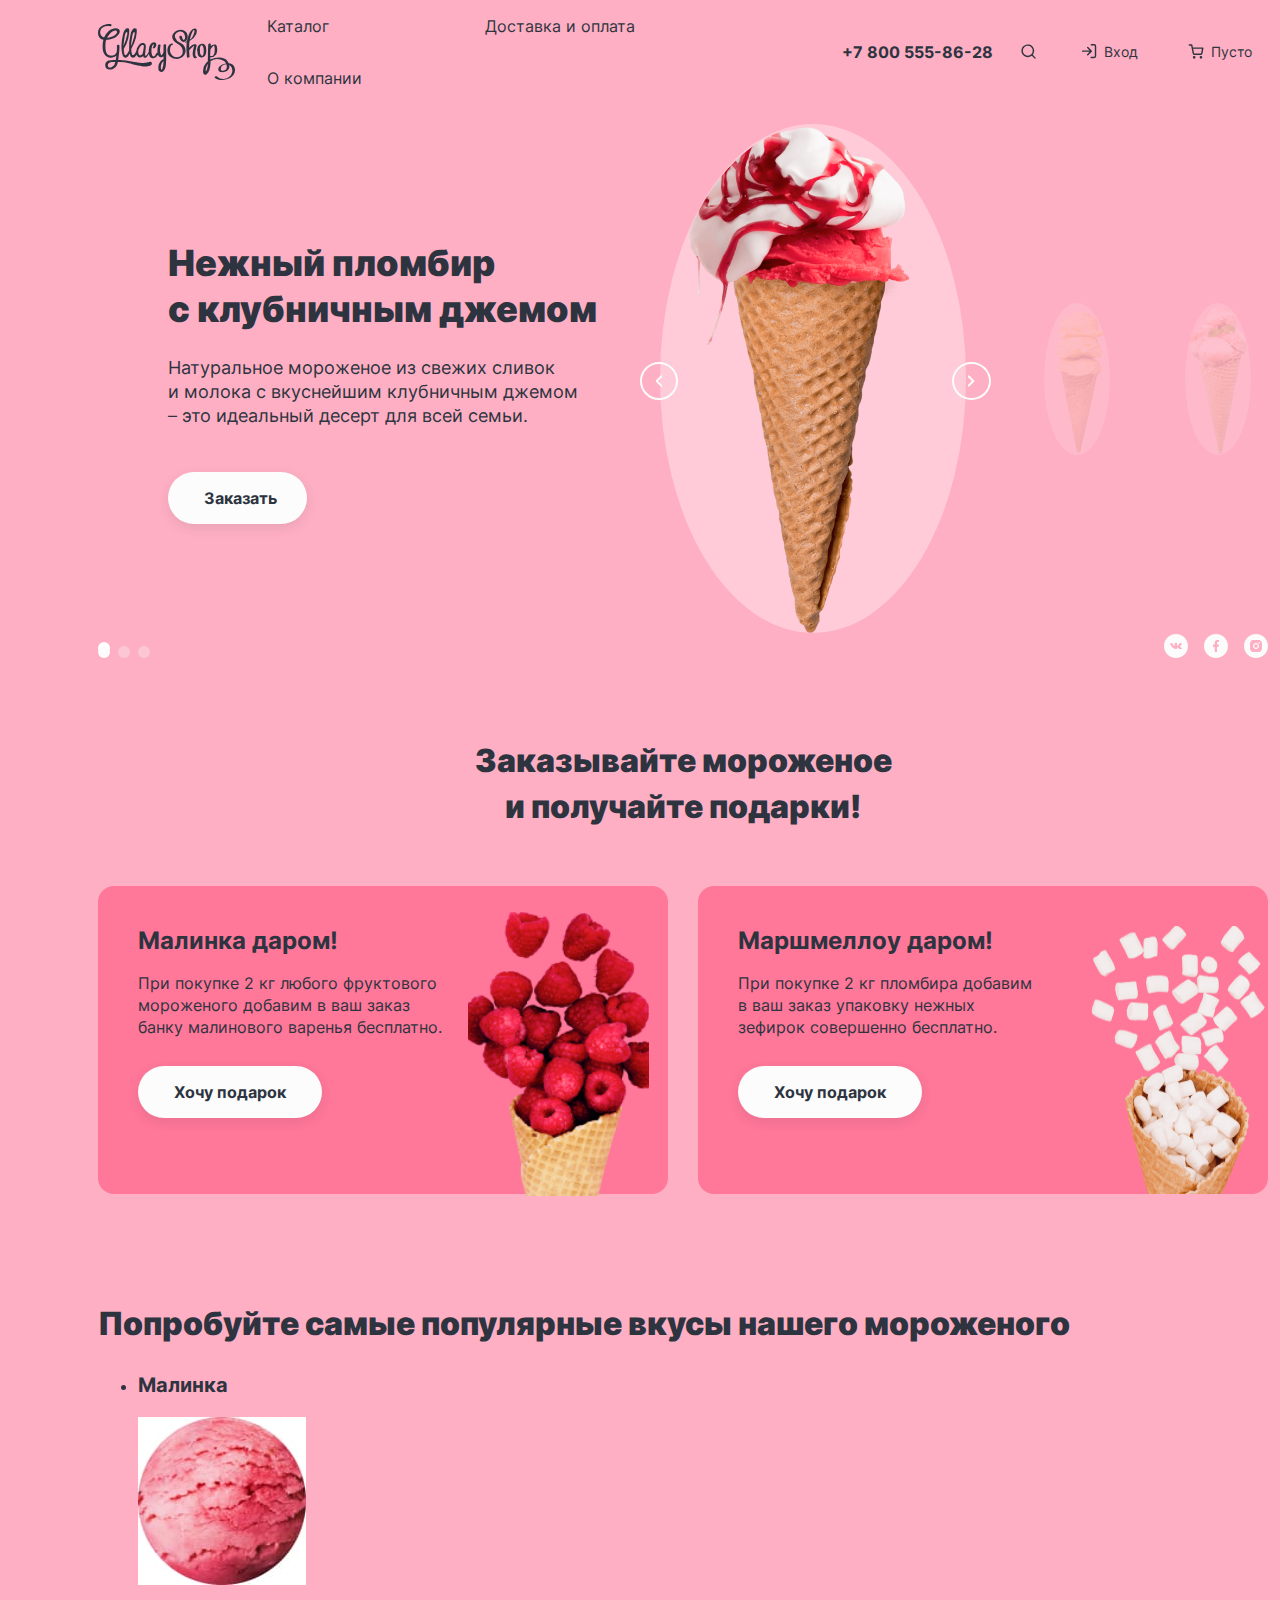
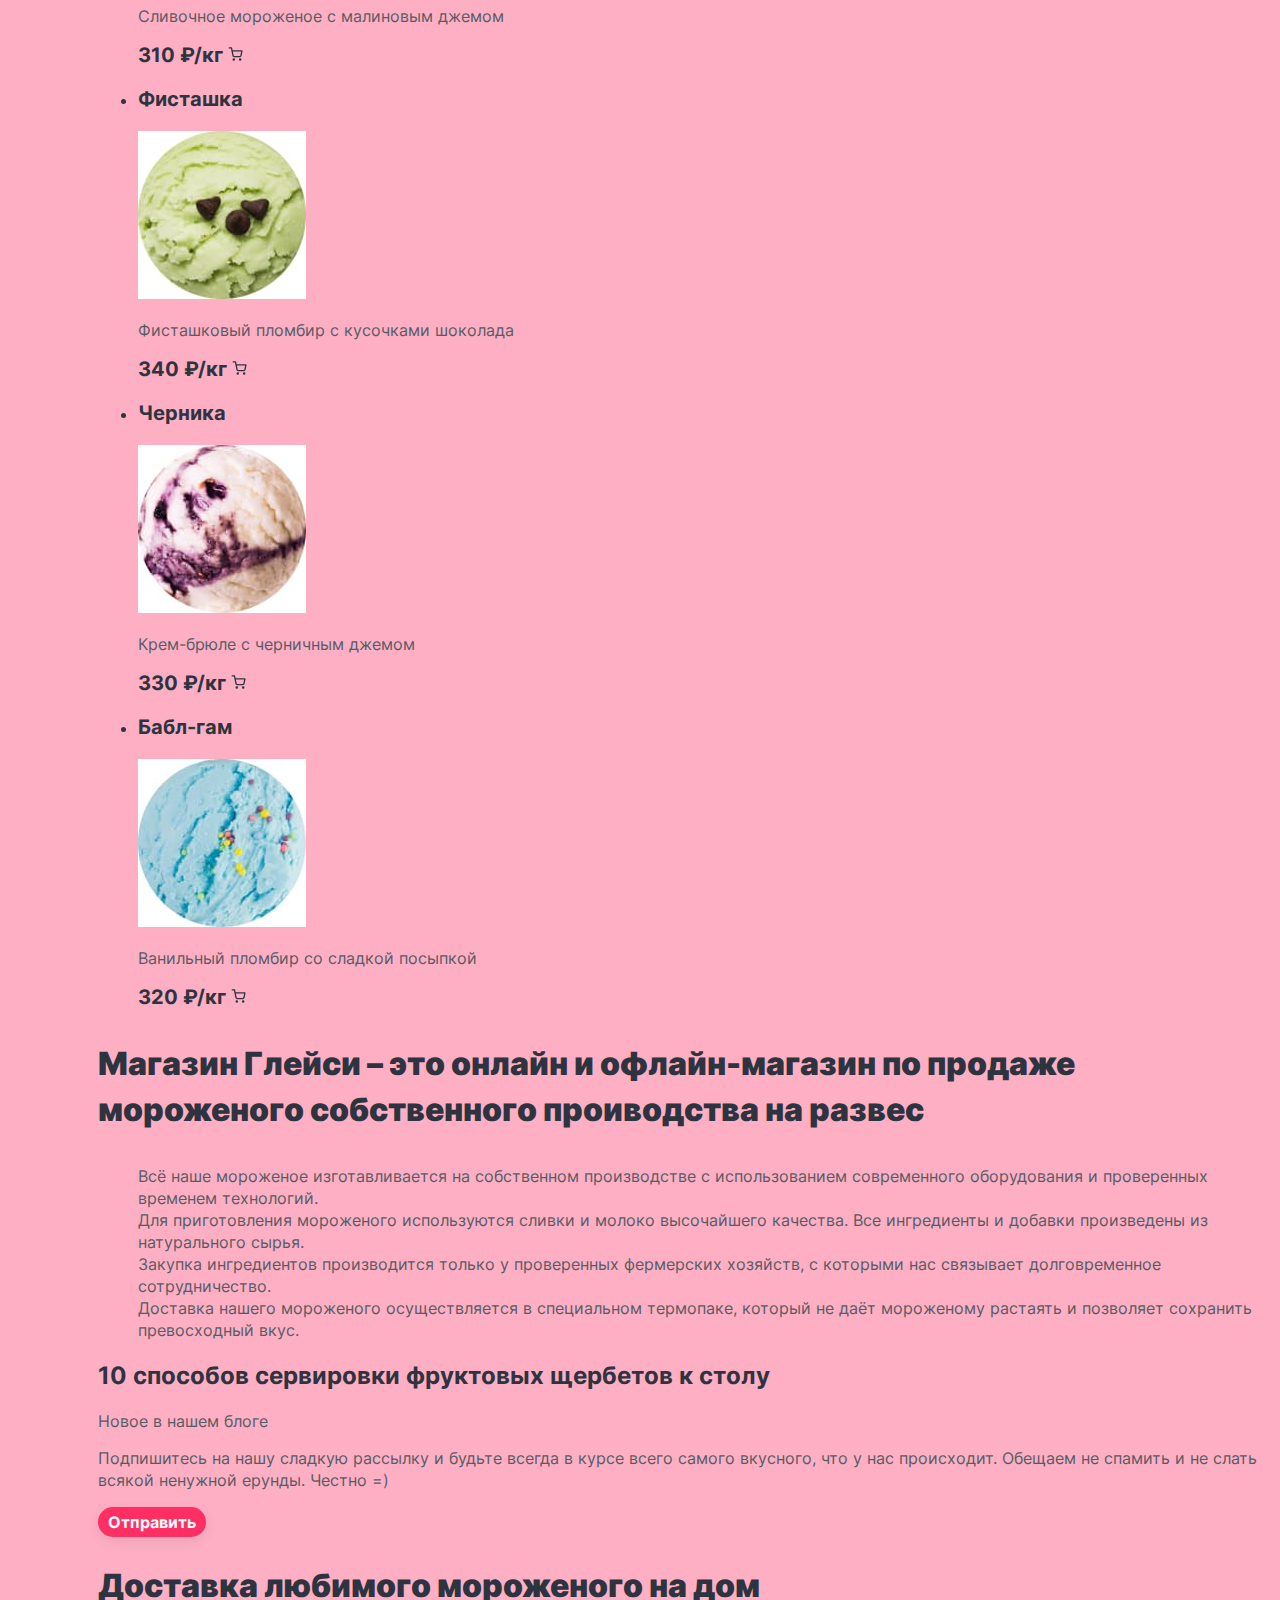
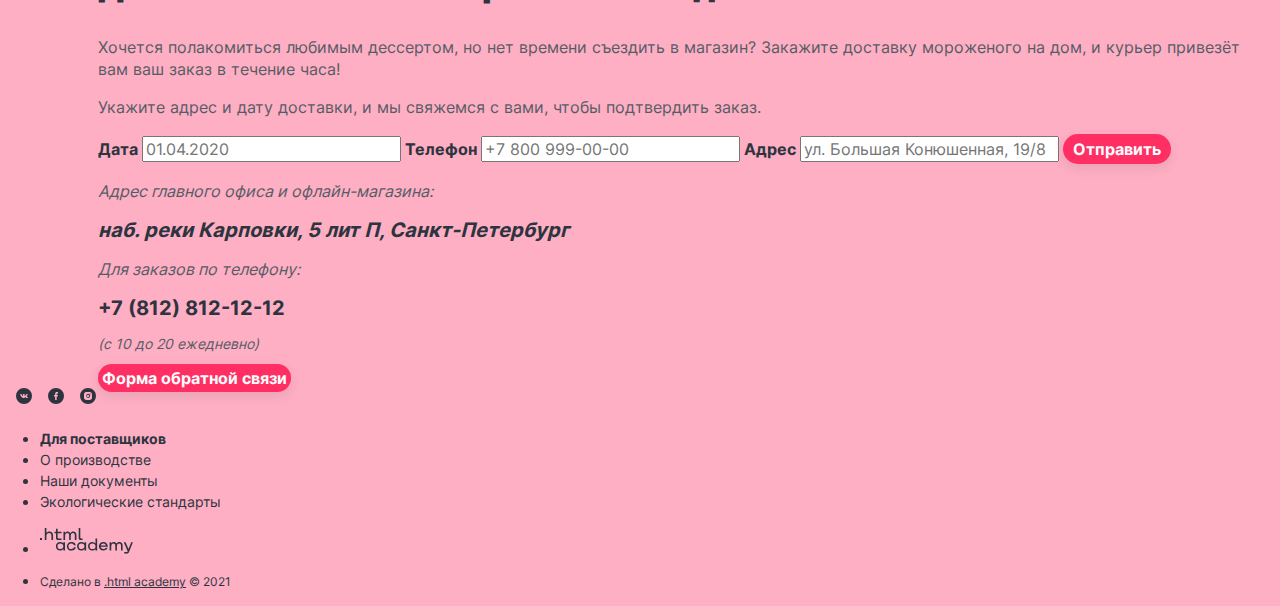
==== commit 3fa87ed1: "Исправляет слайдер" ====
--- a/index.html
+++ b/index.html
@@ -57,11 +57,21 @@
         <section class="promo">
           <h2 class="visually-hidden">Рекламный блок.</h2>
           <ul class="promo-list">
-            <li class="promo-item">
+            <li class="promo-item promo-item-active">
               <h3 class="promo-caption">Нежный пломбир с&nbspклубничным джемом</h3>
               <img class="promo-img promo-img-active" src="/images/catalog/ice-cream-strawberry.png" width="306" height="507" alt="Рожок клубничного мороженого.">
               <p class="promo-text">Натуральное мороженое из свежих сливок и&nbspмолока с вкуснейшим клубничным джемом<br> – это идеальный десерт для всей семьи.</p>
               <a class="promo-link" href="#">Заказать</a>
+              <a class="slider slider-left" href="#">
+                <svg width="6" height="12" viewBox="0 0 6 12" fill="none" xmlns="http://www.w3.org/2000/svg">
+                  <path fill-rule="evenodd" clip-rule="evenodd" d="M5.8033 1.80521C6.063 1.54551 6.063 1.12446 5.8033 0.864757C5.54361 0.605058 5.12255 0.605058 4.86285 0.864757L0.194774 5.53284C-0.0640686 5.79168 -0.0649218 6.21081 0.192214 6.47071C0.193377 6.47189 0.194544 6.47307 0.195717 6.47424L4.8638 11.1423C5.12349 11.402 5.54455 11.402 5.80425 11.1423C6.06395 10.8826 6.06395 10.4616 5.80425 10.2019L1.60545 6.00307L5.8033 1.80521Z" fill="#FCFCFC"/>
+                </svg>
+              </a>
+              <a class="slider slider-right" href="#">
+                <svg width="7" height="12" viewBox="0 0 7 12" fill="none" xmlns="http://www.w3.org/2000/svg">
+                  <path fill-rule="evenodd" clip-rule="evenodd" d="M1.13526 0.864757C0.875566 0.605058 0.454511 0.605058 0.194813 0.864757C-0.0648862 1.12446 -0.0648862 1.54551 0.194813 1.80521L4.39609 6.00649L0.194774 10.2078C-0.0649247 10.4675 -0.0649247 10.8886 0.194774 11.1483C0.454473 11.408 0.875527 11.408 1.13523 11.1483L5.80394 6.47955C5.80489 6.47861 5.80583 6.47767 5.80678 6.47672C6.06648 6.21702 6.06648 5.79597 5.80678 5.53627L1.13526 0.864757Z" fill="#FCFCFC"/>
+                </svg>
+              </a>
             </li>
             <li class="promo-item">
               <img class="promo-img promo-img-slider" src="/images/catalog/ice-cream-banana.png" width="66" height="150" alt="Рожок бананового мороженого.">
@@ -70,17 +80,6 @@
               <img class="promo-img promo-img-slider" src="/images/catalog/ice-cream-marshmallow.png" width="66" height="150" alt="Рожок мороженого с Маршмеллоу.">
             </li>
           </ul>
-          <!-- Слайдер -->
-          <a class="slider slider-left" href="#">
-            <svg width="6" height="12" viewBox="0 0 6 12" fill="none" xmlns="http://www.w3.org/2000/svg">
-              <path fill-rule="evenodd" clip-rule="evenodd" d="M5.8033 1.80521C6.063 1.54551 6.063 1.12446 5.8033 0.864757C5.54361 0.605058 5.12255 0.605058 4.86285 0.864757L0.194774 5.53284C-0.0640686 5.79168 -0.0649218 6.21081 0.192214 6.47071C0.193377 6.47189 0.194544 6.47307 0.195717 6.47424L4.8638 11.1423C5.12349 11.402 5.54455 11.402 5.80425 11.1423C6.06395 10.8826 6.06395 10.4616 5.80425 10.2019L1.60545 6.00307L5.8033 1.80521Z" fill="#FCFCFC"/>
-            </svg>
-          </a>
-          <a class="slider slider-right" href="#">
-            <svg width="7" height="12" viewBox="0 0 7 12" fill="none" xmlns="http://www.w3.org/2000/svg">
-              <path fill-rule="evenodd" clip-rule="evenodd" d="M1.13526 0.864757C0.875566 0.605058 0.454511 0.605058 0.194813 0.864757C-0.0648862 1.12446 -0.0648862 1.54551 0.194813 1.80521L4.39609 6.00649L0.194774 10.2078C-0.0649247 10.4675 -0.0649247 10.8886 0.194774 11.1483C0.454473 11.408 0.875527 11.408 1.13523 11.1483L5.80394 6.47955C5.80489 6.47861 5.80583 6.47767 5.80678 6.47672C6.06648 6.21702 6.06648 5.79597 5.80678 5.53627L1.13526 0.864757Z" fill="#FCFCFC"/>
-            </svg>
-          </a>
           <!--Пагинация-->
           <div class="flex-container">
             <div class="promo-pagination">
--- a/styles/style.css
+++ b/styles/style.css
@@ -298,14 +298,41 @@
   align-self: center;
 }
 
+.promo-item-active {
+  position: relative;
+}
+
 .promo-img-active {
-  position: relative;
   align-self: flex-start;
   background-color: var(--color-extra-light-bright);
   background-size: 312px 312px;     /*фон не уменьшился*/
   border-radius: 50%;
   background-repeat: no-repeat;
   background-position: center;
+}
+
+.slider {
+  text-decoration: none;
+  fill: var(--color-extra-light);
+  stroke: var(--color-extra-light);
+  margin: 0 10px;
+  padding: 7px 14px;
+  flex-grow: 0;
+  border: 2px solid var(--color-extra-light);
+  box-sizing: border-box;
+  border-radius: 50%;
+}
+
+.slider-left {
+  position: absolute;
+  top: 258px;
+  left: 532px;
+}
+
+.slider-right {
+  position: absolute;
+  top: 258px;
+  left: 844px;
 }
 
 .promo-img-slider {
@@ -348,32 +375,6 @@
 .flex-container {
   display: flex;
   flex-wrap: wrap;
-}
-
-/* Слайдер */
-
-.slider {
-  text-decoration: none;
-  fill: var(--color-extra-light);
-  stroke: var(--color-extra-light);
-  margin: 0 10px;
-  padding: 7px 14px;
-  flex-grow: 0;
-  border: 2px solid var(--color-extra-light);
-  box-sizing: border-box;
-  border-radius: 50%;
-}
-
-.slider-left {
-  position: absolute;
-  top: 362px;
-  left: 666px;
-}
-
-.slider-right {
-  position: absolute;
-  top: 362px;
-  left: 978px;
 }
 
 /* Пагинация */
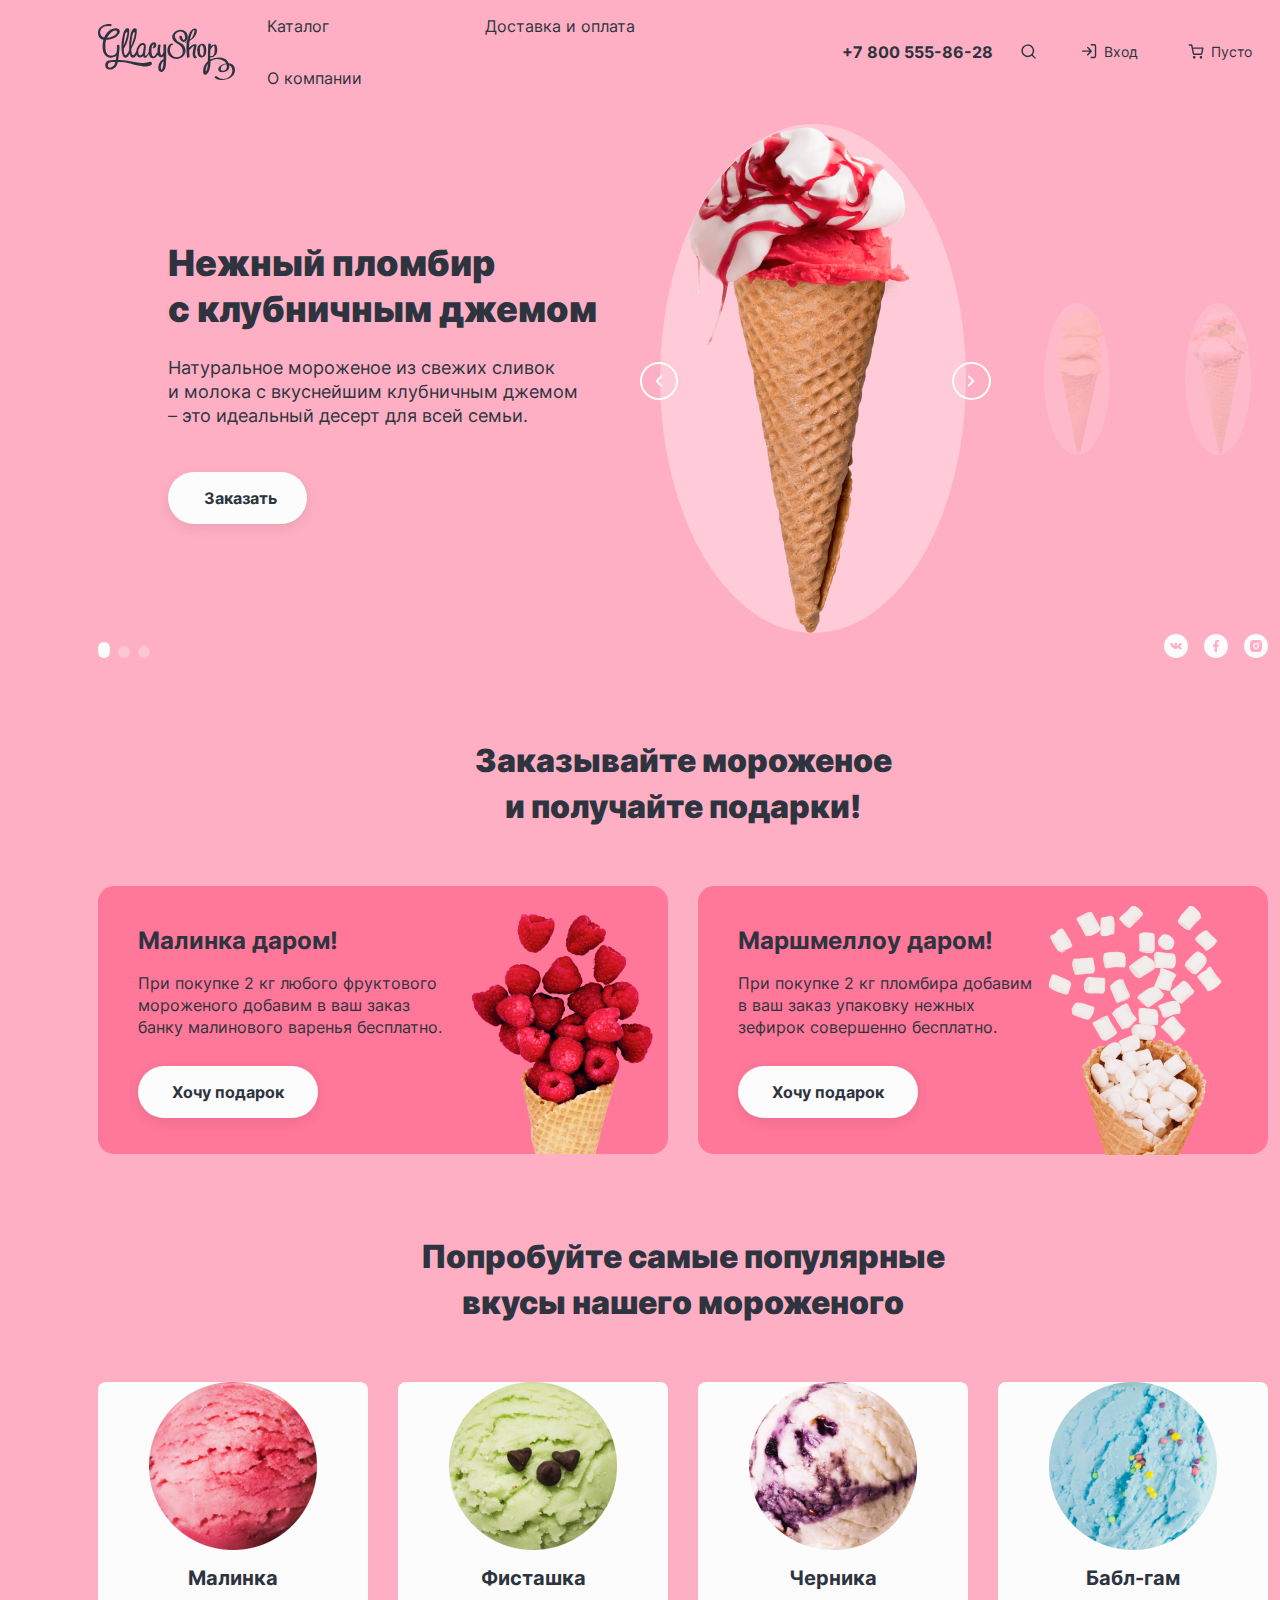
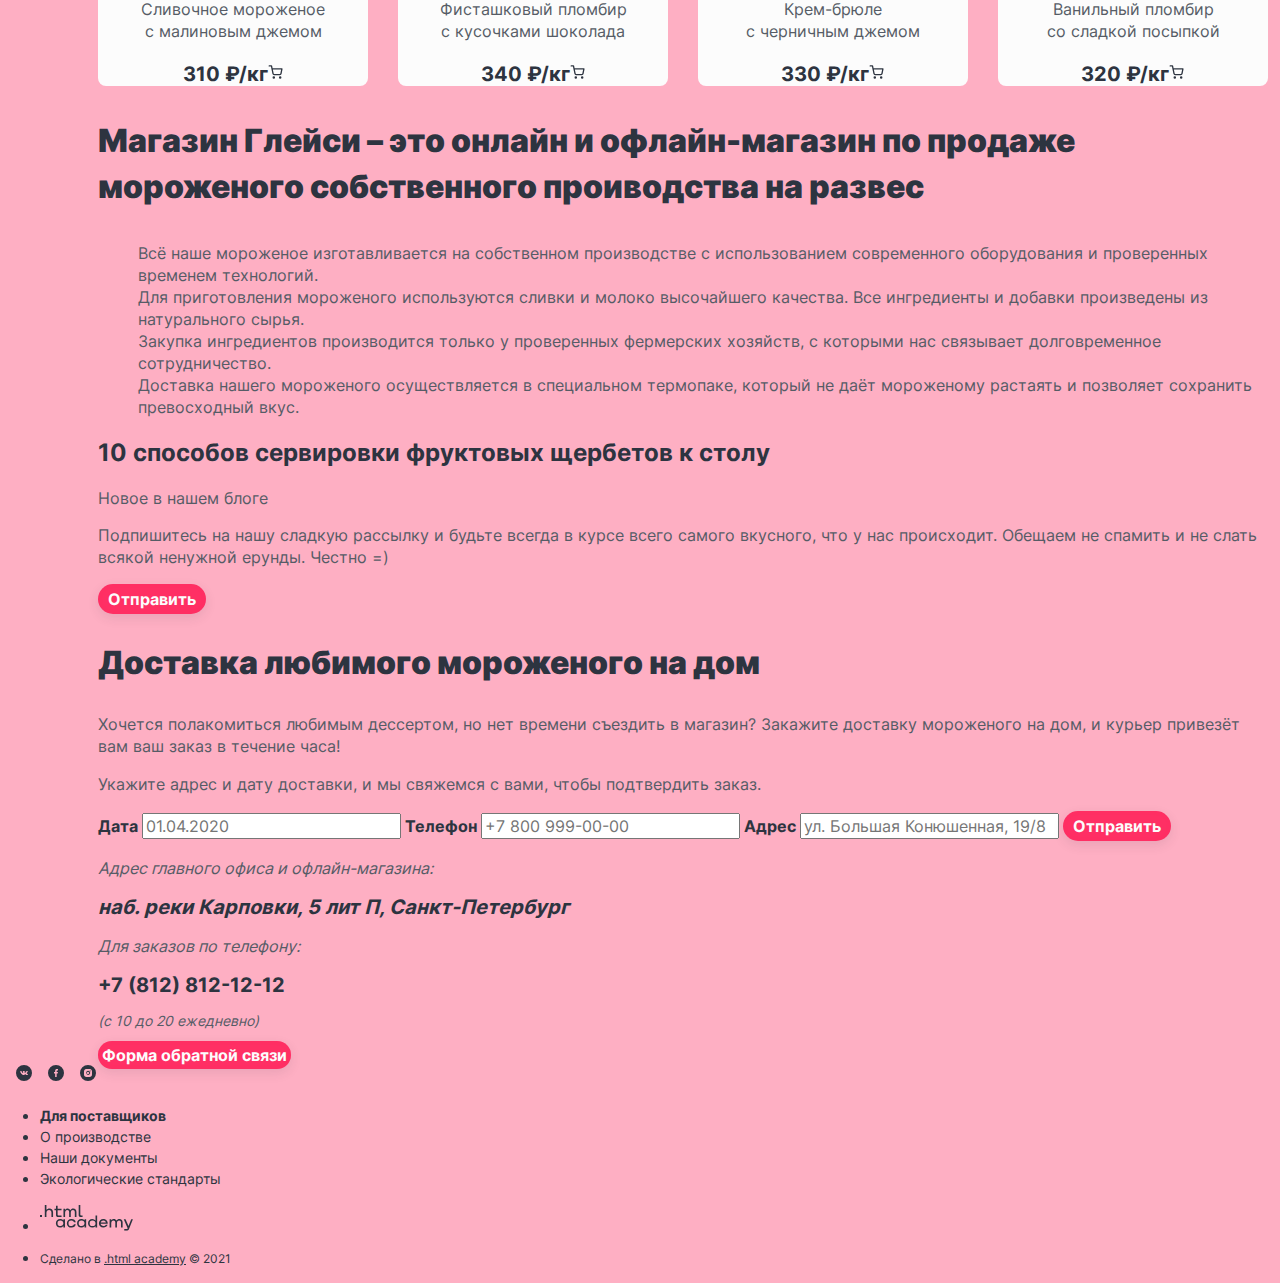
==== commit 7183f817: "Добавляет сетку популярных товаров" ====
--- a/index.html
+++ b/index.html
@@ -137,59 +137,67 @@
         <section class="banner">
           <h2 class="banner-title">Заказывайте мороженое и получайте подарки!</h2>
           <ul class="banner-list">
-            <li class="banner-card">
-              <h3 class="banner-card-caption">Малинка даром!</h3>
-              <p class="banner-card-text">При покупке 2 кг любого фруктового мороженого добавим в ваш заказ банку малинового варенья бесплатно.</p>
-              <img class="banner-card-img img-column-1" src="/images/raspberry.png" width="181" height="284" alt="Рожок с малинкой">
-              <a class="btn banner-card-link">Хочу подарок</a>
-            </li>
-            <li class="banner-card">
-              <h3 class="banner-card-caption">Маршмеллоу даром!</h3>
-              <img class="banner-card-img img-column-2" src="/images/marshmallow.png" width="232" height="359" alt="Рожок с зефирками">
-              <p class="banner-card-text">При покупке 2 кг пломбира добавим в&nbspваш заказ упаковку нежных <br>зефирок совершенно бесплатно.</p>
-              <a class="btn banner-card-link">Хочу подарок</a>
+            <li class="banner-item">
+              <h3 class="banner-item-caption">Малинка даром!</h3>
+              <img class="banner-item-img img-column-1" src="/images/raspberry.png" width="181" height="284" alt="Рожок с малинкой">
+              <p class="banner-item-text">При покупке 2 кг любого фруктового мороженого добавим в ваш заказ банку малинового варенья бесплатно.</p>
+              <a class="btn banner-item-link">Хочу подарок</a>
+            </li>
+            <li class="banner-item">
+              <h3 class="banner-item-caption">Маршмеллоу даром!</h3>
+              <img class="banner-item-img img-column-2" src="/images/marshmallow.png" width="232" height="359" alt="Рожок с зефирками">
+              <p class="banner-item-text">При покупке 2 кг пломбира добавим в&nbspваш заказ упаковку нежных <br>зефирок совершенно бесплатно.</p>
+              <a class="btn banner-item-link">Хочу подарок</a>
             </li>
           </ul>
         </section>
         <!--Популярные товары-->
         <section class="popular">
-          <h2 class="popular-title">Попробуйте самые популярные вкусы нашего мороженого</h2>
+          <h2 class="popular-title">Попробуйте самые&nbspпопулярные вкусы нашего мороженого</h2>
           <ul class="popular-list">
             <li class="popular-item">
               <h3 class="popular-item-caption">Малинка</h3>
-              <img class="popular-item-img" src="/images/catalog/rasberry-ball.jpg" width="168" height="168" alt="Шарик малинового мороженого.">
+              <img class="popular-item-img" src="/images/catalog/rasberry-ball.png" width="168" height="168" alt="Шарик малинового мороженого.">
               <p class="popular-item-text">Сливочное мороженое с малиновым джемом</p>
-              <strong class="popular-item-price">310 ₽/кг</strong>
-              <a class="basket" href="#">
-                <svg class="basket-icon-svg" width="16" height="16" fill="none" xmlns="http://www.w3.org/2000/svg"><path fill-rule="evenodd" clip-rule="evenodd" d="M1.17 1.25a.67.67 0 0 0 0 1.33h1.77l.47 2.34v.05l.97 4.84a1.83 1.83 0 0 0 1.82 1.46h5.62a1.83 1.83 0 0 0 1.82-1.46V9.8l.93-4.86a.67.67 0 0 0-.66-.8h-9.3L4.14 1.8a.67.67 0 0 0-.66-.54H1.17Zm4.52 8.3-.81-4.07h8.23l-.78 4.07a.5.5 0 0 1-.49.4H6.18a.5.5 0 0 1-.49-.4ZM4.56 13.5a1.25 1.25 0 1 1 2.49 0 1.25 1.25 0 0 1-2.5 0Zm6.37 0a1.25 1.25 0 1 1 2.5 0 1.25 1.25 0 0 1-2.5 0Z" fill="#2D3440"/></svg>
-              </a>
+              <p class="popular-wrapper">
+                <strong class="popular-item-price">310 ₽/кг</strong>
+                <a class="basket" href="#">
+                  <svg class="basket-icon-svg" width="16" height="16" fill="none" xmlns="http://www.w3.org/2000/svg"><path fill-rule="evenodd" clip-rule="evenodd" d="M1.17 1.25a.67.67 0 0 0 0 1.33h1.77l.47 2.34v.05l.97 4.84a1.83 1.83 0 0 0 1.82 1.46h5.62a1.83 1.83 0 0 0 1.82-1.46V9.8l.93-4.86a.67.67 0 0 0-.66-.8h-9.3L4.14 1.8a.67.67 0 0 0-.66-.54H1.17Zm4.52 8.3-.81-4.07h8.23l-.78 4.07a.5.5 0 0 1-.49.4H6.18a.5.5 0 0 1-.49-.4ZM4.56 13.5a1.25 1.25 0 1 1 2.49 0 1.25 1.25 0 0 1-2.5 0Zm6.37 0a1.25 1.25 0 1 1 2.5 0 1.25 1.25 0 0 1-2.5 0Z" fill="#2D3440"/></svg>
+                </a>
+              </p>
             </li>
             <li class="popular-item">
               <h3 class="popular-item-caption">Фисташка</h3>
-              <img class="popular-item-img" src="/images/catalog/pistachio-ball.jpg" width="168" height="168" alt="Шарик фисташкового мороженого.">
+              <img class="popular-item-img" src="/images/catalog/pistachio-ball.png" width="168" height="168" alt="Шарик фисташкового мороженого.">
               <p class="popular-item-text">Фисташковый пломбир с кусочками шоколада</p>
-              <strong class="popular-item-price">340 ₽/кг</strong>
-              <a class="basket" href="#">
-                <svg class="basket-icon-svg" width="16" height="16" fill="none" xmlns="http://www.w3.org/2000/svg"><path fill-rule="evenodd" clip-rule="evenodd" d="M1.17 1.25a.67.67 0 0 0 0 1.33h1.77l.47 2.34v.05l.97 4.84a1.83 1.83 0 0 0 1.82 1.46h5.62a1.83 1.83 0 0 0 1.82-1.46V9.8l.93-4.86a.67.67 0 0 0-.66-.8h-9.3L4.14 1.8a.67.67 0 0 0-.66-.54H1.17Zm4.52 8.3-.81-4.07h8.23l-.78 4.07a.5.5 0 0 1-.49.4H6.18a.5.5 0 0 1-.49-.4ZM4.56 13.5a1.25 1.25 0 1 1 2.49 0 1.25 1.25 0 0 1-2.5 0Zm6.37 0a1.25 1.25 0 1 1 2.5 0 1.25 1.25 0 0 1-2.5 0Z" fill="#2D3440"/></svg>
-              </a>
+              <p class="popular-wrapper">
+                <strong class="popular-item-price">340 ₽/кг</strong>
+                <a class="basket" href="#">
+                  <svg class="basket-icon-svg" width="16" height="16" fill="none" xmlns="http://www.w3.org/2000/svg"><path fill-rule="evenodd" clip-rule="evenodd" d="M1.17 1.25a.67.67 0 0 0 0 1.33h1.77l.47 2.34v.05l.97 4.84a1.83 1.83 0 0 0 1.82 1.46h5.62a1.83 1.83 0 0 0 1.82-1.46V9.8l.93-4.86a.67.67 0 0 0-.66-.8h-9.3L4.14 1.8a.67.67 0 0 0-.66-.54H1.17Zm4.52 8.3-.81-4.07h8.23l-.78 4.07a.5.5 0 0 1-.49.4H6.18a.5.5 0 0 1-.49-.4ZM4.56 13.5a1.25 1.25 0 1 1 2.49 0 1.25 1.25 0 0 1-2.5 0Zm6.37 0a1.25 1.25 0 1 1 2.5 0 1.25 1.25 0 0 1-2.5 0Z" fill="#2D3440"/></svg>
+                </a>
+              </p>
             </li>
             <li class="popular-item">
               <h3 class="popular-item-caption">Черника</h3>
-              <img class="popular-item-img" src="/images/catalog/blueberry-ball.jpg" width="168" height="168" alt="Шарик черничного мороженого.">
-              <p class="popular-item-text">Крем-брюле с черничным джемом</p>
-              <strong class="popular-item-price">330 ₽/кг</strong>
-              <a class="basket" href="#">
-                <svg class="basket-icon-svg" width="16" height="16" fill="none" xmlns="http://www.w3.org/2000/svg"><path fill-rule="evenodd" clip-rule="evenodd" d="M1.17 1.25a.67.67 0 0 0 0 1.33h1.77l.47 2.34v.05l.97 4.84a1.83 1.83 0 0 0 1.82 1.46h5.62a1.83 1.83 0 0 0 1.82-1.46V9.8l.93-4.86a.67.67 0 0 0-.66-.8h-9.3L4.14 1.8a.67.67 0 0 0-.66-.54H1.17Zm4.52 8.3-.81-4.07h8.23l-.78 4.07a.5.5 0 0 1-.49.4H6.18a.5.5 0 0 1-.49-.4ZM4.56 13.5a1.25 1.25 0 1 1 2.49 0 1.25 1.25 0 0 1-2.5 0Zm6.37 0a1.25 1.25 0 1 1 2.5 0 1.25 1.25 0 0 1-2.5 0Z" fill="#2D3440"/></svg>
-              </a>
+              <img class="popular-item-img" src="/images/catalog/blueberry-ball.png" width="168" height="168" alt="Шарик черничного мороженого.">
+              <p class="popular-item-text">Крем-брюле с&nbspчерничным джемом</p>
+              <p class="popular-wrapper">
+                <strong class="popular-item-price">330 ₽/кг</strong>
+                <a class="basket" href="#">
+                  <svg class="basket-icon-svg" width="16" height="16" fill="none" xmlns="http://www.w3.org/2000/svg"><path fill-rule="evenodd" clip-rule="evenodd" d="M1.17 1.25a.67.67 0 0 0 0 1.33h1.77l.47 2.34v.05l.97 4.84a1.83 1.83 0 0 0 1.82 1.46h5.62a1.83 1.83 0 0 0 1.82-1.46V9.8l.93-4.86a.67.67 0 0 0-.66-.8h-9.3L4.14 1.8a.67.67 0 0 0-.66-.54H1.17Zm4.52 8.3-.81-4.07h8.23l-.78 4.07a.5.5 0 0 1-.49.4H6.18a.5.5 0 0 1-.49-.4ZM4.56 13.5a1.25 1.25 0 1 1 2.49 0 1.25 1.25 0 0 1-2.5 0Zm6.37 0a1.25 1.25 0 1 1 2.5 0 1.25 1.25 0 0 1-2.5 0Z" fill="#2D3440"/></svg>
+                </a>
+              </p>
             </li>
             <li class="popular-item">
               <h3 class="popular-item-caption">Бабл-гам</h3>
-              <img class="popular-item-img" src="/images/catalog/bubble-ball.jpg" width="168" height="168" alt="Шарик ванильного мороженого голубого цвета.">
-              <p class="popular-item-text">Ванильный пломбир со сладкой посыпкой</p>
-              <strong class="popular-item-price">320 ₽/кг</strong>
-              <a class="basket" href="#">
-                <svg class="basket-icon-svg" width="16" height="16" fill="none" xmlns="http://www.w3.org/2000/svg"><path fill-rule="evenodd" clip-rule="evenodd" d="M1.17 1.25a.67.67 0 0 0 0 1.33h1.77l.47 2.34v.05l.97 4.84a1.83 1.83 0 0 0 1.82 1.46h5.62a1.83 1.83 0 0 0 1.82-1.46V9.8l.93-4.86a.67.67 0 0 0-.66-.8h-9.3L4.14 1.8a.67.67 0 0 0-.66-.54H1.17Zm4.52 8.3-.81-4.07h8.23l-.78 4.07a.5.5 0 0 1-.49.4H6.18a.5.5 0 0 1-.49-.4ZM4.56 13.5a1.25 1.25 0 1 1 2.49 0 1.25 1.25 0 0 1-2.5 0Zm6.37 0a1.25 1.25 0 1 1 2.5 0 1.25 1.25 0 0 1-2.5 0Z" fill="#2D3440"/></svg>
-              </a>
+              <img class="popular-item-img" src="/images/catalog/bubble-ball.png" width="168" height="168" alt="Шарик ванильного мороженого голубого цвета.">
+              <p class="popular-item-text">Ванильный пломбир со&nbspсладкой посыпкой</p>
+              <p class="popular-wrapper">
+                <strong class="popular-item-price">320 ₽/кг</strong>
+                <a class="basket" href="#">
+                  <svg class="basket-icon-svg" width="16" height="16" fill="none" xmlns="http://www.w3.org/2000/svg"><path fill-rule="evenodd" clip-rule="evenodd" d="M1.17 1.25a.67.67 0 0 0 0 1.33h1.77l.47 2.34v.05l.97 4.84a1.83 1.83 0 0 0 1.82 1.46h5.62a1.83 1.83 0 0 0 1.82-1.46V9.8l.93-4.86a.67.67 0 0 0-.66-.8h-9.3L4.14 1.8a.67.67 0 0 0-.66-.54H1.17Zm4.52 8.3-.81-4.07h8.23l-.78 4.07a.5.5 0 0 1-.49.4H6.18a.5.5 0 0 1-.49-.4ZM4.56 13.5a1.25 1.25 0 1 1 2.49 0 1.25 1.25 0 0 1-2.5 0Zm6.37 0a1.25 1.25 0 1 1 2.5 0 1.25 1.25 0 0 1-2.5 0Z" fill="#2D3440"/></svg>
+                </a>
+              </p>
             </li>
           </ul>
         </section>
--- a/styles/style.css
+++ b/styles/style.css
@@ -458,29 +458,30 @@
   padding: 0;
 }
 
-.banner-card {
+.banner-item {
   position: relative;
   display: flex;
   flex-direction: column;
   flex-wrap: wrap;
   max-width: 570px;
   max-height: 268px;
-  padding: 40px 7px 0 40px;
+  padding: 0 7px 36px 40px;
   background-color: var(--color-neutral-bright);
   border-radius: 16px;
 }
 
-.banner-card-caption {
+.banner-item-caption {
   margin: 0;
   margin-bottom: 16px;
   padding: 0;
+  padding-top: 40px;
   font-family: "Inter", sans-serif;
   font-size: 24px;
   font-weight: 700;
   line-height: 30px;
 }
 
-.banner-card-text {
+.banner-item-text {
   margin: 0 13px 28px 0;
   max-width: 321px;
   font-size: 16px;
@@ -488,18 +489,25 @@
   line-height: 22px;
 }
 
-.banner-card-img {
+.banner-item-img {
   order: 1;
 }
 
 .img-column-1 {
   position: absolute;
-  top: 26px;
-  right: 19px;
-  object-fit: cover;
-}
-
-.banner-card-link {
+  top: 6px;
+  right: 15px;
+  object-fit: contain;
+}
+
+.img-column-2 {
+  position: absolute;
+  top: -35px;
+  right: 7px;
+  object-fit: contain;
+}
+
+.banner-item-link {
   order: 0;
   font-size: 16px;
   font-weight: 700;
@@ -508,9 +516,9 @@
 }
 
 .btn {
-  display: block;
-  margin: 0;
-  padding: 12px 32px;
+  display: inline-block;
+  margin: 0;
+  padding: 12px 30px;
   max-width: 112px;
   border: 4px solid var(--color-border-light);
   border-radius: 26px;
@@ -519,29 +527,72 @@
 
 /* Популярные товары */
 
+.popular-list {
+  display: grid;
+  grid-template-columns: repeat(4, 270px);
+  column-gap: 30px;
+  margin: 0;
+  padding: 0;
+  list-style-type: none;
+}
+
+.popular-item {
+  display: flex;
+  flex-direction: column;
+  align-items: center;
+  background-color: var(--color-extra-light);
+  border-radius: 8px;
+}
+
 .popular-title {
+  margin: 0 320px 56px 320px;
+  text-align: center;
   font-size: 32px;
   font-weight: 900;
   line-height: 46px;
 }
 
+.popular-item-img {
+  order: -1;
+  margin-bottom: 16px;
+}
+
 .popular-item-caption {
+  margin: 0;
+  margin-bottom: 8px;
+  padding: 0;
   font-size: 20px;
   font-weight: 700;
   line-height: 24px;
 }
 
 .popular-item-text {
+  text-align: center;
+  margin: 0;
+  margin-bottom: 20px;
+  padding: 0 40px;
   font-size: 16px;
   font-weight: 400;
   line-height: 22px;
   color: var(--color-dark);
+}
+
+.popular-wrapper {
+  display: flex;
+  justify-content: space-between;
+  align-items: center;
+  margin: 0;
+  padding: 0;
 }
 
 .popular-item-price {
   font-size: 20px;
   font-weight: 700;
   line-height: 24px;
+}
+
+.basket {
+  justify-self: end;
 }
 
 /* Преимущества */
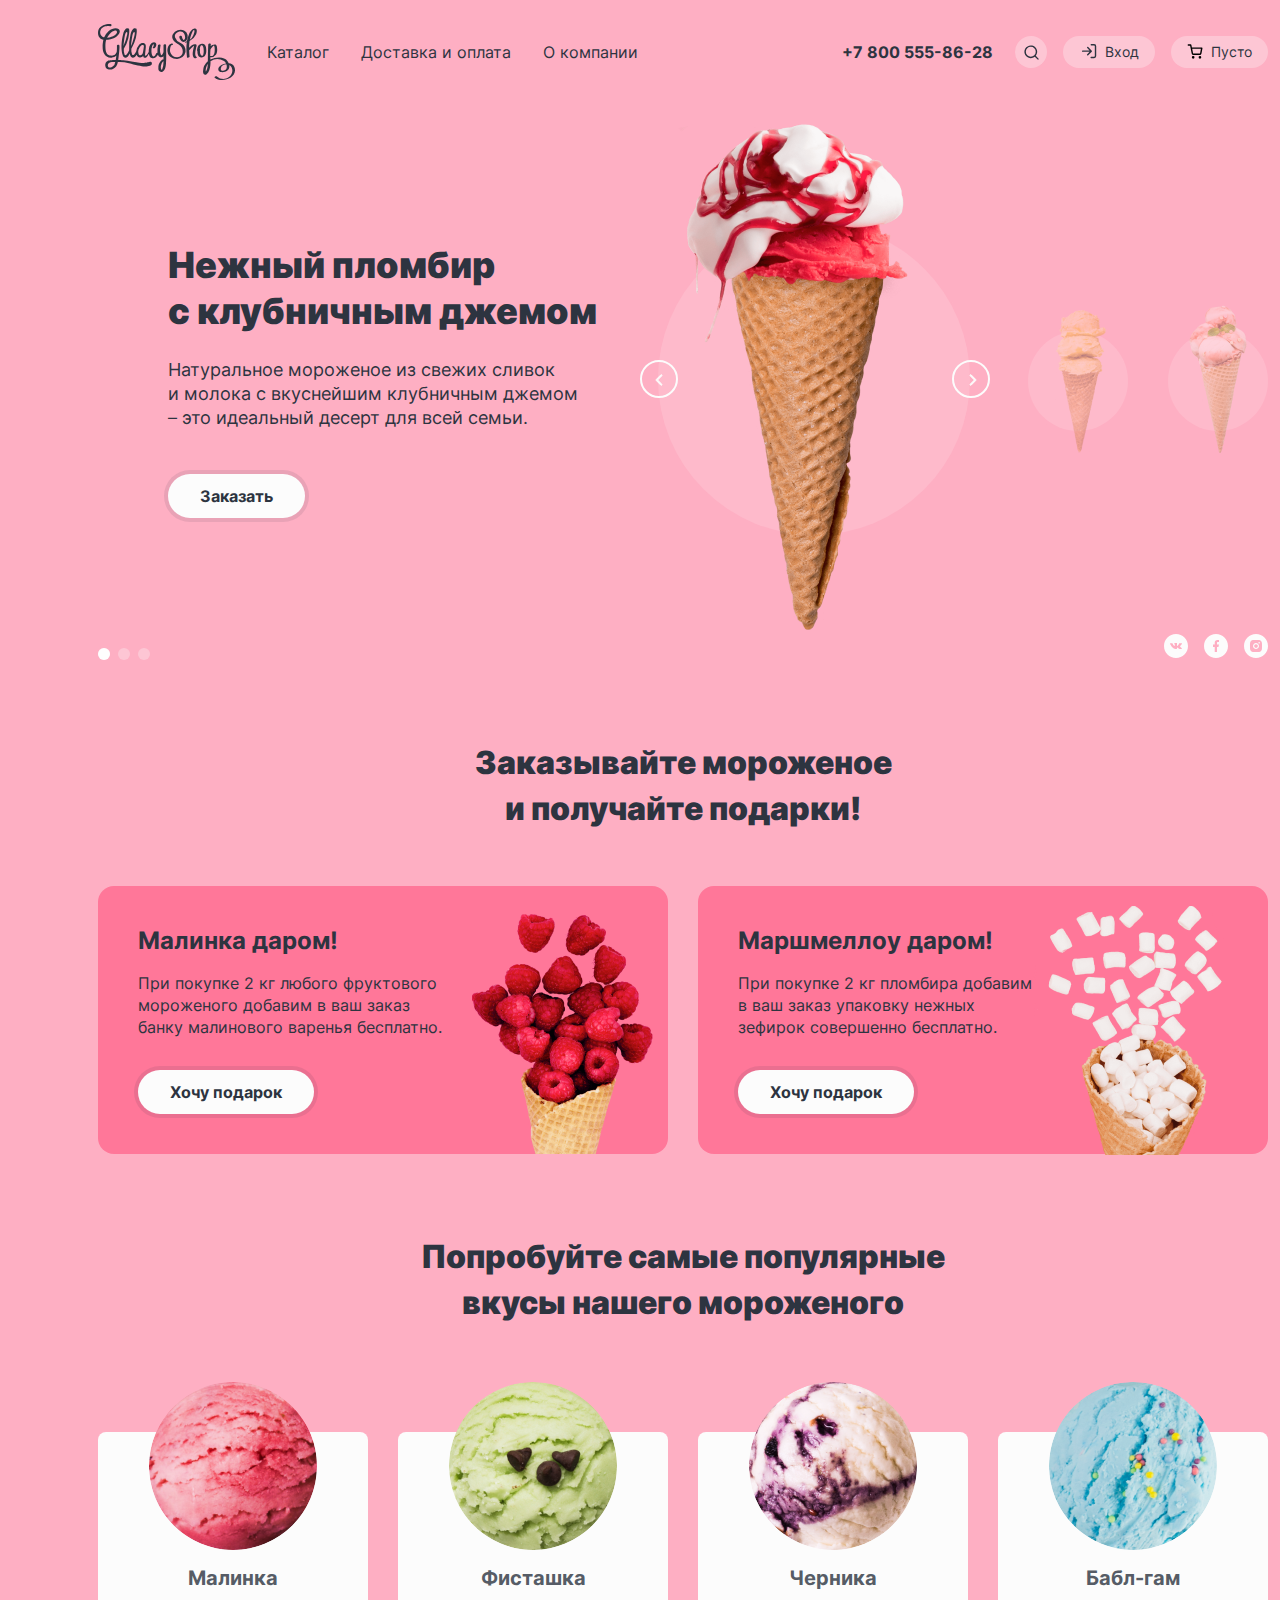
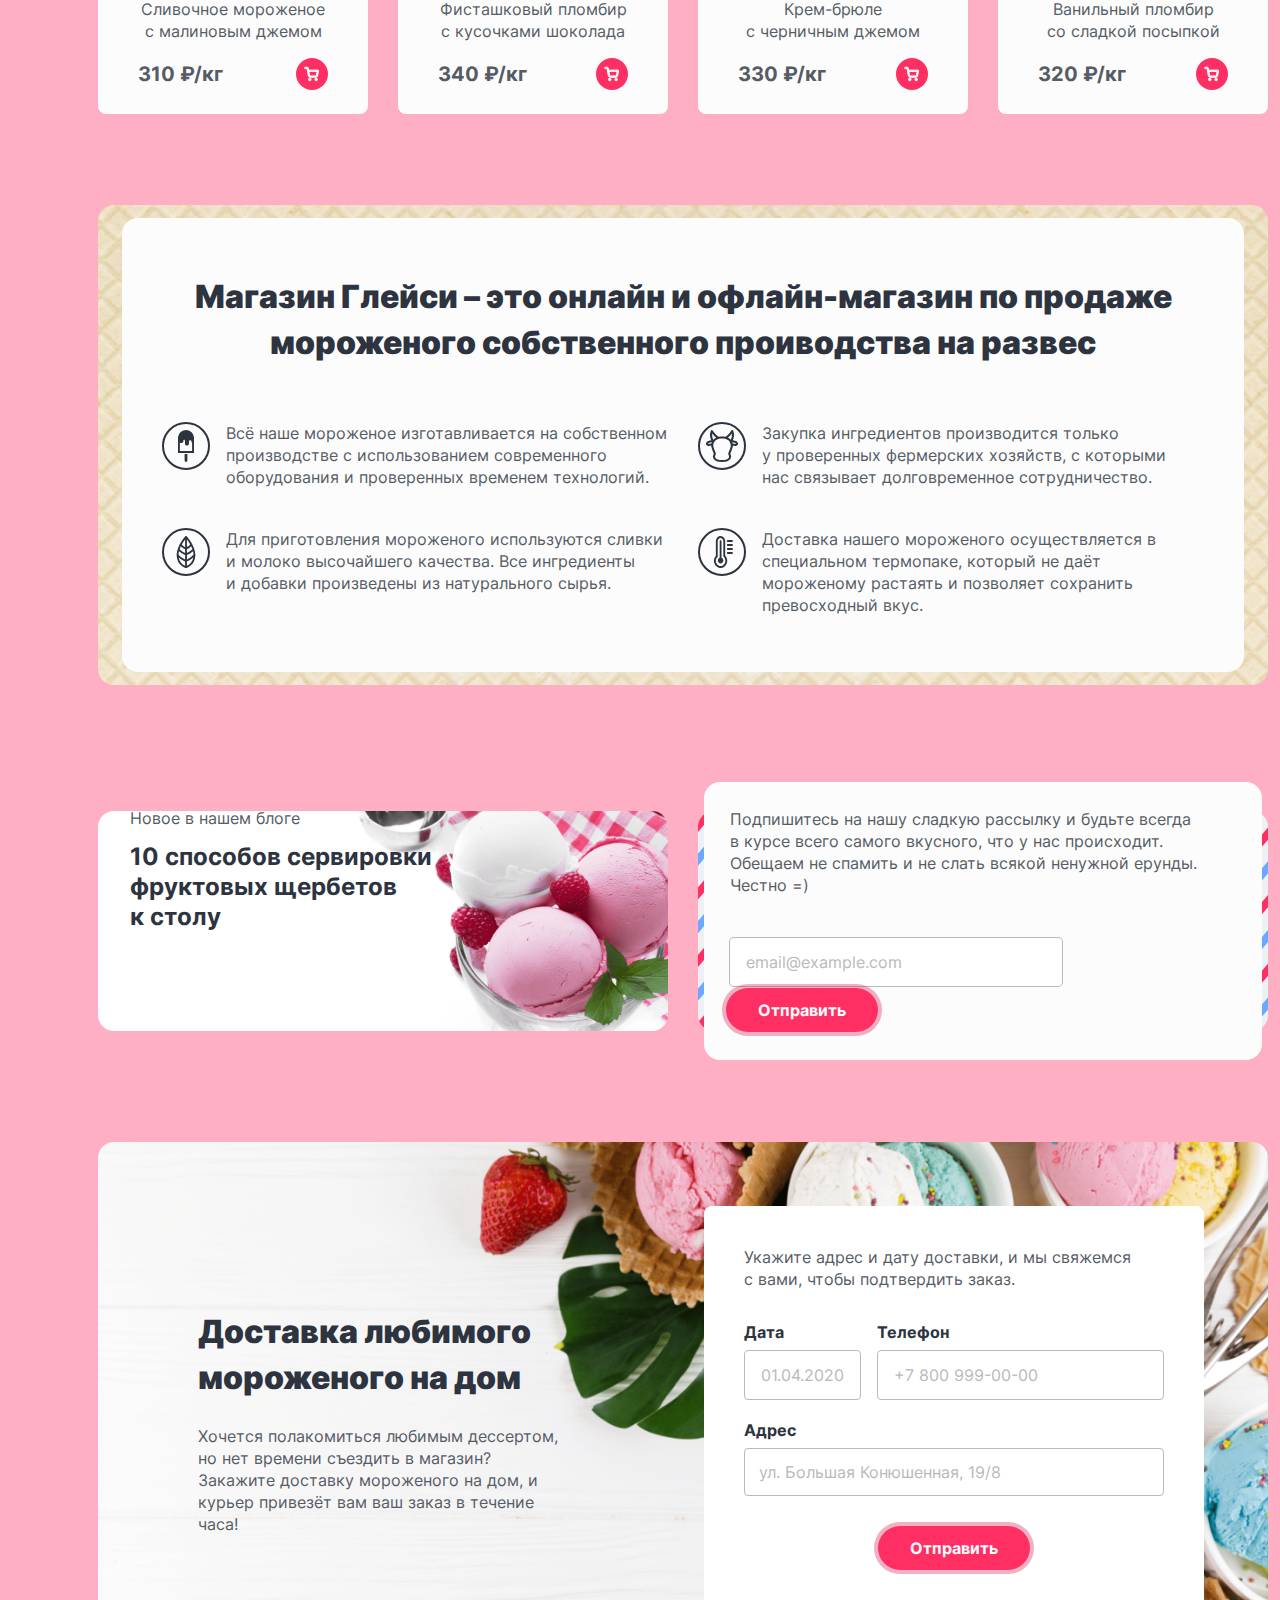
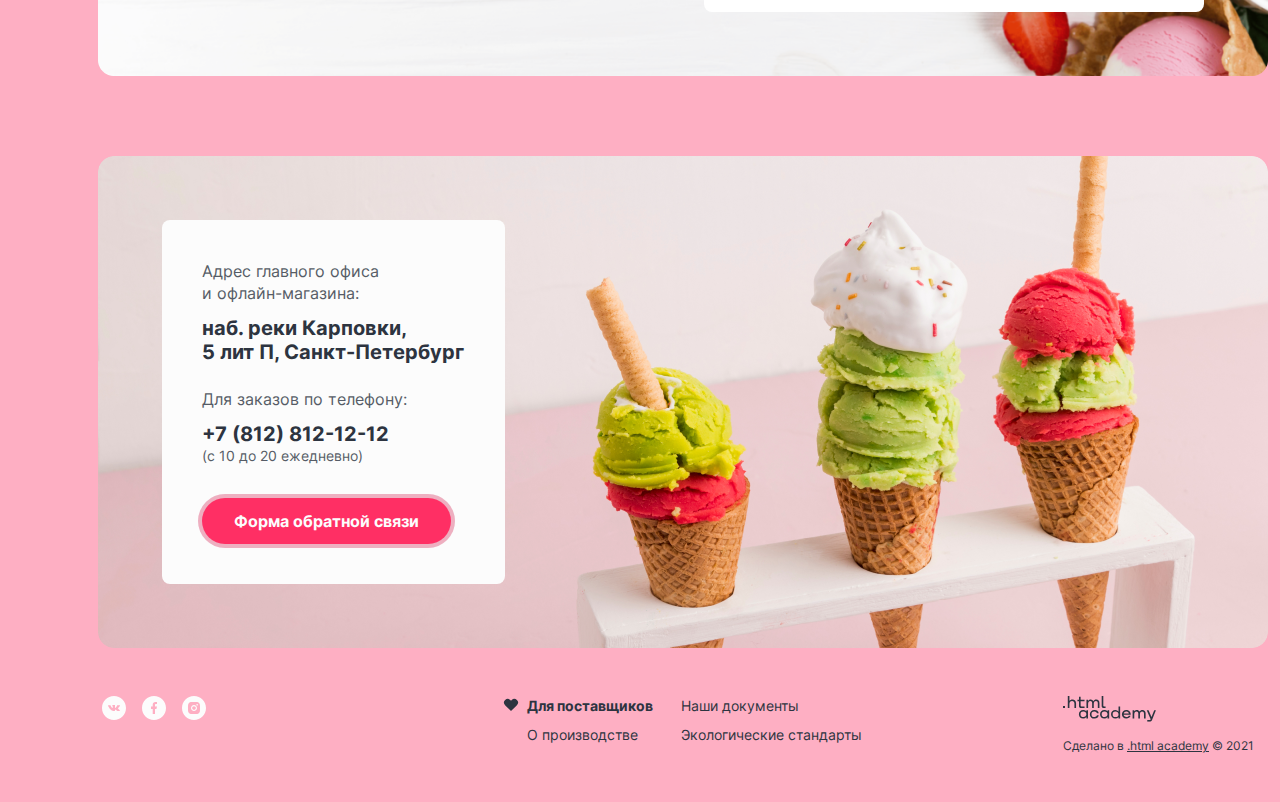
==== commit 197858c1: "Завершает оформление главной страницы" ====
--- a/index.html
+++ b/index.html
@@ -53,79 +53,99 @@
       </header>
       <main class="main-page main-container">
         <h1 class="visually-hidden">Gllacy Shop.</h1>
+
         <!--Рекламный блок-->
         <section class="promo">
           <h2 class="visually-hidden">Рекламный блок.</h2>
           <ul class="promo-list">
             <li class="promo-item promo-item-active">
-              <h3 class="promo-caption">Нежный пломбир с&nbspклубничным джемом</h3>
-              <img class="promo-img promo-img-active" src="/images/catalog/ice-cream-strawberry.png" width="306" height="507" alt="Рожок клубничного мороженого.">
-              <p class="promo-text">Натуральное мороженое из свежих сливок и&nbspмолока с вкуснейшим клубничным джемом<br> – это идеальный десерт для всей семьи.</p>
-              <a class="promo-link" href="#">Заказать</a>
-              <a class="slider slider-left" href="#">
-                <svg width="6" height="12" viewBox="0 0 6 12" fill="none" xmlns="http://www.w3.org/2000/svg">
-                  <path fill-rule="evenodd" clip-rule="evenodd" d="M5.8033 1.80521C6.063 1.54551 6.063 1.12446 5.8033 0.864757C5.54361 0.605058 5.12255 0.605058 4.86285 0.864757L0.194774 5.53284C-0.0640686 5.79168 -0.0649218 6.21081 0.192214 6.47071C0.193377 6.47189 0.194544 6.47307 0.195717 6.47424L4.8638 11.1423C5.12349 11.402 5.54455 11.402 5.80425 11.1423C6.06395 10.8826 6.06395 10.4616 5.80425 10.2019L1.60545 6.00307L5.8033 1.80521Z" fill="#FCFCFC"/>
-                </svg>
-              </a>
-              <a class="slider slider-right" href="#">
-                <svg width="7" height="12" viewBox="0 0 7 12" fill="none" xmlns="http://www.w3.org/2000/svg">
-                  <path fill-rule="evenodd" clip-rule="evenodd" d="M1.13526 0.864757C0.875566 0.605058 0.454511 0.605058 0.194813 0.864757C-0.0648862 1.12446 -0.0648862 1.54551 0.194813 1.80521L4.39609 6.00649L0.194774 10.2078C-0.0649247 10.4675 -0.0649247 10.8886 0.194774 11.1483C0.454473 11.408 0.875527 11.408 1.13523 11.1483L5.80394 6.47955C5.80489 6.47861 5.80583 6.47767 5.80678 6.47672C6.06648 6.21702 6.06648 5.79597 5.80678 5.53627L1.13526 0.864757Z" fill="#FCFCFC"/>
-                </svg>
-              </a>
-            </li>
+              <span class="img-wrapper img-wrapper-active">
+               <img class="promo-img promo-img-active" src="../images/catalog/ice-cream-strawberry.png" width="306" height="507" alt="Рожок клубничного мороженого.">
+               <a class="slider slider-prew" href="#">
+                <svg class="slider-icon" width="16" height="16" viewBox="0 0 16 16" fill="none" xmlns="http://www.w3.org/2000/svg">
+                  <path fill-rule="evenodd" clip-rule="evenodd" d="M9.8033 3.80515C10.063 3.54545 10.063 3.12439 9.8033 2.8647C9.54361 2.605 9.12255 2.605 8.86285 2.8647L4.19477 7.53277C3.93593 7.79162 3.93508 8.21075 4.19221 8.47065C4.19338 8.47183 4.19454 8.47301 4.19572 8.47418L8.8638 13.1423C9.12349 13.402 9.54455 13.402 9.80425 13.1423C10.0639 12.8826 10.0639 12.4615 9.80425 12.2018L5.60545 8.00301L9.8033 3.80515Z" fill="#2D3440"/>
+                </svg>
+              </a>
+              <a class="slider slider-next" href="#">
+                <svg class="slider-icon" width="16" height="16" viewBox="0 0 16 16" fill="none" xmlns="http://www.w3.org/2000/svg">
+                  <path fill-rule="evenodd" clip-rule="evenodd" d="M7.13526 2.8647C6.87557 2.605 6.45451 2.605 6.19481 2.8647C5.93511 3.12439 5.93511 3.54545 6.19481 3.80515L10.3961 8.00643L6.19477 12.2077C5.93508 12.4674 5.93508 12.8885 6.19477 13.1482C6.45447 13.4079 6.87553 13.4079 7.13523 13.1482L11.804 8.47944C11.8049 8.47852 11.8058 8.47759 11.8068 8.47666C12.0665 8.21696 12.0665 7.79591 11.8068 7.53621L7.13526 2.8647Z" fill="#2D3440"/>
+                </svg>
+              </a>
+              </span>
+
+              <div class="promo-wrapper">
+                <h3 class="promo-caption">Нежный пломбир с&nbspклубничным джемом</h3>
+                <p class="promo-text">Натуральное мороженое из свежих сливок и&nbspмолока с вкуснейшим клубничным джемом<br> – это идеальный десерт для всей семьи.</p>
+                <div class="promo-link-wrapper">
+                  <a class="button-white" href="#">Заказать</a>
+                </div>
+              </div>
+            </li>
+
             <li class="promo-item">
-              <img class="promo-img promo-img-slider" src="/images/catalog/ice-cream-banana.png" width="66" height="150" alt="Рожок бананового мороженого.">
-            </li>
+              <span class="img-wrapper">
+                <img class="promo-img promo-img-slider" src="/images/catalog/ice-cream-banana.png" width="66" height="150" alt="Рожок бананового мороженого.">
+              </span>
+            </li>
+
             <li class="promo-item">
-              <img class="promo-img promo-img-slider" src="/images/catalog/ice-cream-marshmallow.png" width="66" height="150" alt="Рожок мороженого с Маршмеллоу.">
-            </li>
-          </ul>
+              <span class="img-wrapper">
+                <img class="promo-img promo-img-slider" src="/images/catalog/ice-cream-marshmallow.png" width="66" height="150" alt="Рожок мороженого с Маршмеллоу.">
+              </span>
+            </li>
+          </ul>
+
           <!--Пагинация-->
           <div class="flex-container">
             <div class="promo-pagination">
               <ul class="pagination-list">
                 <li class="pagination-item">
-                  <a class="pagination-link-active" href="#">
-                    <svg width="12" height="12" viewBox="0 0 12 12" fill="none" xmlns="http://www.w3.org/2000/svg">
+                  <a class="pagination-link-active">
+                    <svg class="pagination-link-icon" width="12" height="12" viewBox="0 0 12 12" fill="none" xmlns="http://www.w3.org/2000/svg">
+                      <circle cx="6" cy="6" r="6" fill="#FCFCFC"/>
+                    </svg>
+                  </a>
+                </li>
+
+                <li class="pagination-item">
+                  <a class="pagination-link" href="#">
+                    <svg class="pagination-link-icon" width="12" height="12" viewBox="0 0 12 12" fill="none" xmlns="http://www.w3.org/2000/svg">
                     <circle cx="6" cy="6" r="6" fill="#FCFCFC"/>
                     </svg>
                   </a>
                 </li>
+
                 <li class="pagination-item">
                   <a class="pagination-link" href="#">
-                    <svg width="12" height="12" viewBox="0 0 12 12" fill="none" xmlns="http://www.w3.org/2000/svg">
-                    <circle cx="6" cy="6" r="6" fill="#FCFCFC"/>
-                    </svg>
-                  </a>
-                </li>
-                <li class="pagination-item">
-                  <a class="pagination-link" href="#">
-                    <svg width="12" height="12" viewBox="0 0 12 12" fill="none" xmlns="http://www.w3.org/2000/svg">
+                    <svg class="pagination-link-icon" width="12" height="12" viewBox="0 0 12 12" fill="none" xmlns="http://www.w3.org/2000/svg">
                     <circle cx="6" cy="6" r="6" fill="#FCFCFC"/>
                     </svg>
                   </a>
                 </li>
               </ul>
             </div>
+
             <!--Ссылки на соц.сети-->
-            <ul class="social-list">
+            <ul class="socials-list">
               <li class="socials-item">
                 <a class="socials-link socials-link-vk" href="https://vk.com/htmlacademy">
-                  <svg width="24" height="24" viewBox="0 0 24 24" fill="none" xmlns="http://www.w3.org/2000/svg">
+                  <svg class="socials-link-icon" width="24" height="24" viewBox="0 0 24 24" fill="none" xmlns="http://www.w3.org/2000/svg">
                     <path fill-rule="evenodd" clip-rule="evenodd" d="M24 12C24 18.6274 18.6274 24 12 24C5.37258 24 0 18.6274 0 12C0 5.37258 5.37258 0 12 0C18.6274 0 24 5.37258 24 12ZM12.5884 14.9749H11.8711C11.8711 14.9749 10.2885 15.0584 8.89479 13.7867C7.37486 12.3995 6.03249 9.64702 6.03249 9.64702C6.03249 9.64702 5.95511 9.46654 6.03917 9.3793C6.13366 9.28121 6.39106 9.27493 6.39106 9.27493L8.10567 9.26508C8.10567 9.26508 8.26727 9.28878 8.38294 9.36317C8.47824 9.42457 8.53167 9.53936 8.53167 9.53936C8.53167 9.53936 8.80878 10.1536 9.17581 10.7093C9.89212 11.7942 10.2258 12.0315 10.469 11.9152C10.8233 11.7458 10.7171 10.3816 10.7171 10.3816C10.7171 10.3816 10.7236 9.88646 10.5387 9.66601C10.3955 9.4951 10.1254 9.44527 10.0062 9.43128C9.90971 9.42 10.0681 9.22367 10.2733 9.13558C10.5819 9.00308 11.1268 8.99551 11.7706 9.00136C12.2722 9.00579 12.4165 9.0332 12.6127 9.07475C13.0677 9.17105 13.0536 9.47963 13.0229 10.1454C13.0138 10.3444 13.0032 10.5752 13.0032 10.8418C13.0032 10.9018 13.0012 10.9657 12.9991 11.0315C12.9885 11.3725 12.9763 11.7629 13.2324 11.908C13.3637 11.9822 13.6849 11.9191 14.4884 10.7233C14.8693 10.1566 15.1549 9.49024 15.1549 9.49024C15.1549 9.49024 15.2173 9.37145 15.3142 9.32048C15.4134 9.26851 15.5472 9.2845 15.5472 9.2845L17.3515 9.27465C17.3515 9.27465 17.8937 9.21796 17.9815 9.43242C18.0735 9.65758 17.7788 10.1833 17.0417 11.0444C16.3463 11.8567 16.006 12.1587 16.0328 12.4236C16.0527 12.6198 16.2739 12.7957 16.7015 13.1436C17.5897 13.8661 17.8264 14.2455 17.8827 14.3357C17.8872 14.343 17.8906 14.3484 17.893 14.3519C18.2905 14.9296 17.4522 14.9749 17.4522 14.9749L15.8497 14.9944C15.8497 14.9944 15.5053 15.0543 15.0521 14.7814C14.8151 14.6388 14.5833 14.406 14.3626 14.1842C14.0251 13.8451 13.7131 13.5316 13.4469 13.6056C13.0002 13.7298 13.0143 14.5734 13.0143 14.5734C13.0143 14.5734 13.0175 14.7536 12.9157 14.8495C12.8051 14.954 12.5884 14.9749 12.5884 14.9749Z" fill="#FCFCFC"/>
                   </svg>
                 </a>
               </li>
+
               <li class="socials-item">
                 <a class="socials-link socials-link-facebook" href="https://www.facebook.com/htmlacademy">
-                  <svg width="24" height="24" viewBox="0 0 24 24" fill="none" xmlns="http://www.w3.org/2000/svg">
+                  <svg class="socials-link-icon" width="24" height="24" viewBox="0 0 24 24" fill="none" xmlns="http://www.w3.org/2000/svg">
                     <path fill-rule="evenodd" clip-rule="evenodd" d="M24 12C24 18.6274 18.6274 24 12 24C5.37258 24 0 18.6274 0 12C0 5.37258 5.37258 0 12 0C18.6274 0 24 5.37258 24 12ZM14.4286 12.9H13V18H10.7143V12.9H9V10.5H10.7143V8.82C10.7143 6.9942 11.816 6 13.3674 6C14.1103 6 14.8137 6.0582 15 6.084V8.1H14.1429C13 8.1 13 8.682 13 9.3V10.5H15L14.4286 12.9Z" fill="#FCFCFC"/>
                   </svg>
                 </a>
               </li>
+
               <li class="socials-item">
                 <a class="socials-link socials-link-insta" href="https://wwww.instagram.com/htmlacademy">
-                  <svg width="24" height="24" viewBox="0 0 24 24" fill="none" xmlns="http://www.w3.org/2000/svg">
+                  <svg class="socials-link-icon" width="24" height="24" viewBox="0 0 24 24" fill="none" xmlns="http://www.w3.org/2000/svg">
                     <path fill-rule="evenodd" clip-rule="evenodd" d="M24 12C24 18.6274 18.6274 24 12 24C5.37258 24 0 18.6274 0 12C0 5.37258 5.37258 0 12 0C18.6274 0 24 5.37258 24 12ZM14.4732 6.036C13.8336 6.006 13.6302 6 12 6C10.3698 6 10.1664 6.0078 9.5268 6.036C8.8872 6.066 8.4528 6.1662 8.07 6.315C7.66946 6.46544 7.3066 6.70154 7.0068 7.0068C6.70128 7.30639 6.46514 7.66931 6.315 8.07C6.1662 8.4528 6.066 8.8872 6.036 9.5268C6.006 10.1664 6 10.3698 6 12C6 13.6302 6.0078 13.8336 6.036 14.4732C6.066 15.1122 6.1662 15.5478 6.315 15.93C6.46556 16.3305 6.70164 16.6933 7.0068 16.9932C7.30652 17.2986 7.6694 17.5347 8.07 17.685C8.4528 17.8332 8.8878 17.934 9.5268 17.964C10.1664 17.994 10.3698 18 12 18C13.6302 18 13.8336 17.9922 14.4732 17.964C15.1122 17.934 15.5478 17.8332 15.93 17.685C16.3304 17.5343 16.6932 17.2982 16.9932 16.9932C17.2987 16.6936 17.5348 16.3307 17.685 15.93C17.8332 15.5472 17.934 15.1122 17.964 14.4732C17.994 13.8336 18 13.6302 18 12C18 10.3698 17.9922 10.1664 17.964 9.5268C17.934 8.8878 17.8332 8.4522 17.685 8.07C17.5344 7.66955 17.2983 7.30674 16.9932 7.0068C16.6596 6.6738 16.326 6.4674 15.93 6.315C15.5472 6.1662 15.1122 6.066 14.4732 6.036ZM9.87868 9.87868C10.4413 9.31607 11.2044 9 12 9C12.7956 9 13.5587 9.31607 14.1213 9.87868C14.6839 10.4413 15 11.2044 15 12C15 12.7956 14.6839 13.5587 14.1213 14.1213C13.5587 14.6839 12.7956 15 12 15C11.2044 15 10.4413 14.6839 9.87868 14.1213C9.31607 13.5587 9 12.7956 9 12C9 11.2044 9.31607 10.4413 9.87868 9.87868ZM15.6803 8.31967C15.821 8.46032 15.9 8.65109 15.9 8.85C15.9 9.04891 15.821 9.23968 15.6803 9.38033C15.5397 9.52098 15.3489 9.6 15.15 9.6C14.9511 9.6 14.7603 9.52098 14.6197 9.38033C14.479 9.23968 14.4 9.04891 14.4 8.85C14.4 8.65109 14.479 8.46032 14.6197 8.31967C14.7603 8.17902 14.9511 8.1 15.15 8.1C15.3489 8.1 15.5397 8.17902 15.6803 8.31967ZM13.2728 10.7272C12.9352 10.3896 12.4774 10.2 12 10.2C11.5226 10.2 11.0648 10.3896 10.7272 10.7272C10.3896 11.0648 10.2 11.5226 10.2 12C10.2 12.4774 10.3896 12.9352 10.7272 13.2728C11.0648 13.6104 11.5226 13.8 12 13.8C12.4774 13.8 12.9352 13.6104 13.2728 13.2728C13.6104 12.9352 13.8 12.4774 13.8 12C13.8 11.5226 13.6104 11.0648 13.2728 10.7272Z" fill="#FCFCFC"/>
                   </svg>
                 </a>
@@ -133,6 +153,7 @@
             </ul>
           </div>
         </section>
+
         <!--Акции-->
         <section class="banner">
           <h2 class="banner-title">Заказывайте мороженое и получайте подарки!</h2>
@@ -141,179 +162,228 @@
               <h3 class="banner-item-caption">Малинка даром!</h3>
               <img class="banner-item-img img-column-1" src="/images/raspberry.png" width="181" height="284" alt="Рожок с малинкой">
               <p class="banner-item-text">При покупке 2 кг любого фруктового мороженого добавим в ваш заказ банку малинового варенья бесплатно.</p>
-              <a class="btn banner-item-link">Хочу подарок</a>
-            </li>
+              <div class="button-wrapper">
+                <a class="button-white banner-item-link">Хочу подарок</a>
+              </div>
+            </li>
+
             <li class="banner-item">
               <h3 class="banner-item-caption">Маршмеллоу даром!</h3>
               <img class="banner-item-img img-column-2" src="/images/marshmallow.png" width="232" height="359" alt="Рожок с зефирками">
               <p class="banner-item-text">При покупке 2 кг пломбира добавим в&nbspваш заказ упаковку нежных <br>зефирок совершенно бесплатно.</p>
-              <a class="btn banner-item-link">Хочу подарок</a>
-            </li>
-          </ul>
-        </section>
+              <div class="button-wrapper">
+                <a class="button-white banner-item-link">Хочу подарок</a>
+            </div>
+            </li>
+          </ul>
+        </section>
+
         <!--Популярные товары-->
         <section class="popular">
           <h2 class="popular-title">Попробуйте самые&nbspпопулярные вкусы нашего мороженого</h2>
           <ul class="popular-list">
             <li class="popular-item">
+              <img class="popular-item-img" src="/images/catalog/rasberry-ball.png" width="168" height="168" alt="Шарик малинового мороженого.">
               <h3 class="popular-item-caption">Малинка</h3>
-              <img class="popular-item-img" src="/images/catalog/rasberry-ball.png" width="168" height="168" alt="Шарик малинового мороженого.">
               <p class="popular-item-text">Сливочное мороженое с малиновым джемом</p>
-              <p class="popular-wrapper">
-                <strong class="popular-item-price">310 ₽/кг</strong>
-                <a class="basket" href="#">
-                  <svg class="basket-icon-svg" width="16" height="16" fill="none" xmlns="http://www.w3.org/2000/svg"><path fill-rule="evenodd" clip-rule="evenodd" d="M1.17 1.25a.67.67 0 0 0 0 1.33h1.77l.47 2.34v.05l.97 4.84a1.83 1.83 0 0 0 1.82 1.46h5.62a1.83 1.83 0 0 0 1.82-1.46V9.8l.93-4.86a.67.67 0 0 0-.66-.8h-9.3L4.14 1.8a.67.67 0 0 0-.66-.54H1.17Zm4.52 8.3-.81-4.07h8.23l-.78 4.07a.5.5 0 0 1-.49.4H6.18a.5.5 0 0 1-.49-.4ZM4.56 13.5a1.25 1.25 0 1 1 2.49 0 1.25 1.25 0 0 1-2.5 0Zm6.37 0a1.25 1.25 0 1 1 2.5 0 1.25 1.25 0 0 1-2.5 0Z" fill="#2D3440"/></svg>
-                </a>
-              </p>
-            </li>
+              <div class="popular-wrapper">
+                <span class="popular-item-price">310 ₽/кг</span>
+                <button class="button-basket" type="button">
+                  <span class="visually-hidden">Купить.</span>
+                  <svg class="button-basket-icon" width="16" height="16" fill="none" xmlns="http://www.w3.org/2000/svg"><path fill-rule="evenodd" clip-rule="evenodd" d="M1.17 1.25a.67.67 0 0 0 0 1.33h1.77l.47 2.34v.05l.97 4.84a1.83 1.83 0 0 0 1.82 1.46h5.62a1.83 1.83 0 0 0 1.82-1.46V9.8l.93-4.86a.67.67 0 0 0-.66-.8h-9.3L4.14 1.8a.67.67 0 0 0-.66-.54H1.17Zm4.52 8.3-.81-4.07h8.23l-.78 4.07a.5.5 0 0 1-.49.4H6.18a.5.5 0 0 1-.49-.4ZM4.56 13.5a1.25 1.25 0 1 1 2.49 0 1.25 1.25 0 0 1-2.5 0Zm6.37 0a1.25 1.25 0 1 1 2.5 0 1.25 1.25 0 0 1-2.5 0Z" fill="#2D3440"/></svg>
+                </button>
+              </div>
+            </li>
+
             <li class="popular-item">
+              <img class="popular-item-img" src="/images/catalog/pistachio-ball.png" width="168" height="168" alt="Шарик фисташкового мороженого.">
               <h3 class="popular-item-caption">Фисташка</h3>
-              <img class="popular-item-img" src="/images/catalog/pistachio-ball.png" width="168" height="168" alt="Шарик фисташкового мороженого.">
               <p class="popular-item-text">Фисташковый пломбир с кусочками шоколада</p>
-              <p class="popular-wrapper">
-                <strong class="popular-item-price">340 ₽/кг</strong>
-                <a class="basket" href="#">
-                  <svg class="basket-icon-svg" width="16" height="16" fill="none" xmlns="http://www.w3.org/2000/svg"><path fill-rule="evenodd" clip-rule="evenodd" d="M1.17 1.25a.67.67 0 0 0 0 1.33h1.77l.47 2.34v.05l.97 4.84a1.83 1.83 0 0 0 1.82 1.46h5.62a1.83 1.83 0 0 0 1.82-1.46V9.8l.93-4.86a.67.67 0 0 0-.66-.8h-9.3L4.14 1.8a.67.67 0 0 0-.66-.54H1.17Zm4.52 8.3-.81-4.07h8.23l-.78 4.07a.5.5 0 0 1-.49.4H6.18a.5.5 0 0 1-.49-.4ZM4.56 13.5a1.25 1.25 0 1 1 2.49 0 1.25 1.25 0 0 1-2.5 0Zm6.37 0a1.25 1.25 0 1 1 2.5 0 1.25 1.25 0 0 1-2.5 0Z" fill="#2D3440"/></svg>
-                </a>
-              </p>
-            </li>
+              <div class="popular-wrapper">
+                <span class="popular-item-price">340 ₽/кг</span>
+                <button class="button-basket" type="button">
+                  <span class="visually-hidden">Купить.</span>
+                  <svg class="button-basket-icon" width="16" height="16" fill="none" xmlns="http://www.w3.org/2000/svg"><path fill-rule="evenodd" clip-rule="evenodd" d="M1.17 1.25a.67.67 0 0 0 0 1.33h1.77l.47 2.34v.05l.97 4.84a1.83 1.83 0 0 0 1.82 1.46h5.62a1.83 1.83 0 0 0 1.82-1.46V9.8l.93-4.86a.67.67 0 0 0-.66-.8h-9.3L4.14 1.8a.67.67 0 0 0-.66-.54H1.17Zm4.52 8.3-.81-4.07h8.23l-.78 4.07a.5.5 0 0 1-.49.4H6.18a.5.5 0 0 1-.49-.4ZM4.56 13.5a1.25 1.25 0 1 1 2.49 0 1.25 1.25 0 0 1-2.5 0Zm6.37 0a1.25 1.25 0 1 1 2.5 0 1.25 1.25 0 0 1-2.5 0Z" fill="#2D3440"/></svg>
+                </button>
+              </div>
+            </li>
+
             <li class="popular-item">
+              <img class="popular-item-img" src="/images/catalog/blueberry-ball.png" width="168" height="168" alt="Шарик черничного мороженого.">
               <h3 class="popular-item-caption">Черника</h3>
-              <img class="popular-item-img" src="/images/catalog/blueberry-ball.png" width="168" height="168" alt="Шарик черничного мороженого.">
               <p class="popular-item-text">Крем-брюле с&nbspчерничным джемом</p>
-              <p class="popular-wrapper">
-                <strong class="popular-item-price">330 ₽/кг</strong>
-                <a class="basket" href="#">
-                  <svg class="basket-icon-svg" width="16" height="16" fill="none" xmlns="http://www.w3.org/2000/svg"><path fill-rule="evenodd" clip-rule="evenodd" d="M1.17 1.25a.67.67 0 0 0 0 1.33h1.77l.47 2.34v.05l.97 4.84a1.83 1.83 0 0 0 1.82 1.46h5.62a1.83 1.83 0 0 0 1.82-1.46V9.8l.93-4.86a.67.67 0 0 0-.66-.8h-9.3L4.14 1.8a.67.67 0 0 0-.66-.54H1.17Zm4.52 8.3-.81-4.07h8.23l-.78 4.07a.5.5 0 0 1-.49.4H6.18a.5.5 0 0 1-.49-.4ZM4.56 13.5a1.25 1.25 0 1 1 2.49 0 1.25 1.25 0 0 1-2.5 0Zm6.37 0a1.25 1.25 0 1 1 2.5 0 1.25 1.25 0 0 1-2.5 0Z" fill="#2D3440"/></svg>
-                </a>
-              </p>
-            </li>
+              <div class="popular-wrapper">
+                <span class="popular-item-price">330 ₽/кг</span>
+                <button class="button-basket" type="button">
+                  <span class="visually-hidden">Купить.</span>
+                  <svg class="button-basket-icon" width="16" height="16" fill="none" xmlns="http://www.w3.org/2000/svg"><path fill-rule="evenodd" clip-rule="evenodd" d="M1.17 1.25a.67.67 0 0 0 0 1.33h1.77l.47 2.34v.05l.97 4.84a1.83 1.83 0 0 0 1.82 1.46h5.62a1.83 1.83 0 0 0 1.82-1.46V9.8l.93-4.86a.67.67 0 0 0-.66-.8h-9.3L4.14 1.8a.67.67 0 0 0-.66-.54H1.17Zm4.52 8.3-.81-4.07h8.23l-.78 4.07a.5.5 0 0 1-.49.4H6.18a.5.5 0 0 1-.49-.4ZM4.56 13.5a1.25 1.25 0 1 1 2.49 0 1.25 1.25 0 0 1-2.5 0Zm6.37 0a1.25 1.25 0 1 1 2.5 0 1.25 1.25 0 0 1-2.5 0Z" fill="#2D3440"/></svg>
+                </button>
+              </div>
+            </li>
+
             <li class="popular-item">
+              <img class="popular-item-img" src="/images/catalog/bubble-ball.png" width="168" height="168" alt="Шарик ванильного мороженого голубого цвета.">
               <h3 class="popular-item-caption">Бабл-гам</h3>
-              <img class="popular-item-img" src="/images/catalog/bubble-ball.png" width="168" height="168" alt="Шарик ванильного мороженого голубого цвета.">
               <p class="popular-item-text">Ванильный пломбир со&nbspсладкой посыпкой</p>
-              <p class="popular-wrapper">
-                <strong class="popular-item-price">320 ₽/кг</strong>
-                <a class="basket" href="#">
-                  <svg class="basket-icon-svg" width="16" height="16" fill="none" xmlns="http://www.w3.org/2000/svg"><path fill-rule="evenodd" clip-rule="evenodd" d="M1.17 1.25a.67.67 0 0 0 0 1.33h1.77l.47 2.34v.05l.97 4.84a1.83 1.83 0 0 0 1.82 1.46h5.62a1.83 1.83 0 0 0 1.82-1.46V9.8l.93-4.86a.67.67 0 0 0-.66-.8h-9.3L4.14 1.8a.67.67 0 0 0-.66-.54H1.17Zm4.52 8.3-.81-4.07h8.23l-.78 4.07a.5.5 0 0 1-.49.4H6.18a.5.5 0 0 1-.49-.4ZM4.56 13.5a1.25 1.25 0 1 1 2.49 0 1.25 1.25 0 0 1-2.5 0Zm6.37 0a1.25 1.25 0 1 1 2.5 0 1.25 1.25 0 0 1-2.5 0Z" fill="#2D3440"/></svg>
-                </a>
-              </p>
-            </li>
-          </ul>
-        </section>
+              <div class="popular-wrapper">
+                <span class="popular-item-price">320 ₽/кг</span>
+                <button class="button-basket" type="button">
+                  <span class="visually-hidden">Купить.</span>
+                  <svg class="button-basket-icon" width="16" height="16" fill="none" xmlns="http://www.w3.org/2000/svg"><path fill-rule="evenodd" clip-rule="evenodd" d="M1.17 1.25a.67.67 0 0 0 0 1.33h1.77l.47 2.34v.05l.97 4.84a1.83 1.83 0 0 0 1.82 1.46h5.62a1.83 1.83 0 0 0 1.82-1.46V9.8l.93-4.86a.67.67 0 0 0-.66-.8h-9.3L4.14 1.8a.67.67 0 0 0-.66-.54H1.17Zm4.52 8.3-.81-4.07h8.23l-.78 4.07a.5.5 0 0 1-.49.4H6.18a.5.5 0 0 1-.49-.4ZM4.56 13.5a1.25 1.25 0 1 1 2.49 0 1.25 1.25 0 0 1-2.5 0Zm6.37 0a1.25 1.25 0 1 1 2.5 0 1.25 1.25 0 0 1-2.5 0Z" fill="#2D3440"/></svg>
+                </button>
+              </div>
+            </li>
+          </ul>
+        </section>
+
         <!--Преимущества-->
         <section class="advantages">
           <h2 class="visually-hidden">Преимущества.</h2>
-          <h3 class="advantages-title">Магазин Глейси – это онлайн и офлайн-магазин по продаже мороженого собственного проиводства на развес</h3>
-          <dl class="advantages-list">
-            <dt class="advantages-term icon-product">
-              <span class="visually-hidden">Собственное производство.</span>
-            </dt>
-            <dd class="advantages-text">Всё наше мороженое изготавливается на собственном производстве с использованием современного оборудования и проверенных временем технологий.</dd>
-            <dt class="advantages-term icon-ingredients">
-              <span class="visually-hidden">Натуральные ингридиенты.</span>
-            </dt>
-            <dd class="advantages-text">Для приготовления мороженого используются сливки и молоко высочайшего качества. Все ингредиенты и добавки произведены из натурального сырья.</dd>
-            <dt class="advantages-term icon-purchase">
-              <span class="visually-hidden">Закупка у проверенных фермеров.</span>
-            </dt>
-            <dd class="advantages-text">Закупка ингредиентов производится только у проверенных фермерских хозяйств, с которыми нас связывает долговременное сотрудничество.</dd>
-            <dt class="advantages-term icon-delivery">
-              <span class="visually-hidden">Доставка.</span>
-            </dt>
-            <dd class="advantages-text">Доставка нашего мороженого осуществляется в специальном термопаке, который не даёт мороженому растаять и позволяет сохранить превосходный вкус.</dd>
-          </dl>
-        </section>
-        <!--Блог-->
-        <aside class="blog">
-          <a class="blog-link" href="#">
-            <h2 class="blog-title">10 способов сервировки фруктовых щербетов к столу</h2>
-            <p class="blog-text">Новое в нашем блоге</p>
-          </a>
-        </aside>
-        <!--Подписка-->
-        <article class="subscription">
-          <h2 class="visually-hidden">Подписка</h2>
-          <p class="subscription-text">Подпишитесь на нашу сладкую рассылку и будьте всегда в курсе всего самого вкусного, что у нас происходит. Обещаем не спамить и не слать всякой ненужной ерунды. Честно =)</p>
-            <form class="subscription-form" action="https://echo.htmlacademy.ru" method="post" >
-              <label class="visually-hidden">Ваш email.
-                <input class="subscription-field" type="email" name="subscription-email" id="subscription-email" placeholder="email@example.com">
-              </label>
-            </form>
-            <button class="subscription-button" type="submit">Отправить</button>
-        </article>
+          <div class="advantages-wrapper">
+            <h3 class="advantages-title">Магазин Глейси – это онлайн и офлайн-магазин по продаже мороженого собственного проиводства на развес</h3>
+            <ul class="advantages-list">
+              <li class="advantages-item">
+                <span class="advantages-icon">
+                  <svg width="32" height="32" viewBox="0 0 32 32" fill="none" xmlns="http://www.w3.org/2000/svg"><path d="M16 0a8 8 0 0 0-7.94 7.06H8v15.89h16V7.05h-.06A8.01 8.01 0 0 0 16 0Zm6.12 21.06H9.88V12.4a1.69 1.69 0 0 0 1.45.6c1.22 0 2-.68 2-1.54v-.81a.8.8 0 1 1 1.62 0v3.1a1.76 1.76 0 0 0 2 1.71 1.75 1.75 0 0 0 1.99-1.64v-2.08a1.27 1.27 0 1 1 2.53 0v.08a1.06 1.06 0 0 0 .63.84v8.47l.02-.06ZM14.59 30.59a1.41 1.41 0 0 0 2.82 0v-6.7H14.6v6.7Z" fill="#2D3440"/></svg>
+                </span>
+                <p class="advantages-text">Всё наше мороженое изготавливается на собственном производстве с использованием современного оборудования и проверенных временем технологий.</p>
+              </li>
+
+              <li class="advantages-item">
+                <span class="advantages-icon">
+                  <svg width="32" height="32" viewBox="0 0 32 32"  fill="none" xmlns="http://www.w3.org/2000/svg"><path d="M26.75 10.29A12.1 12.1 0 0 0 27.2.73a1 1 0 0 0-.34-.47 1.06 1.06 0 0 0-1.57.3c-1.32 2.28-4.16 5.96-6.24 6.13h-.1c-.95-.18-1.92-.28-2.9-.3-.98.02-1.95.12-2.91.3h-.07C10.99 6.53 8.1 2.85 6.78.56c-.1-.18-.24-.33-.42-.43a1.07 1.07 0 0 0-1.18.1 1 1 0 0 0-.33.5 12 12 0 0 0 .4 9.55c-1.81.22-4.1.78-4.94 2.2a2.15 2.15 0 0 0 0 2.22c.24.4.6.74 1.02.97.43.22.92.32 1.4.28a7.57 7.57 0 0 0 2.52-.48c0 .54.04 1.09.14 1.62a34.44 34.44 0 0 0 1.82 5.24c.2.47.41 1 .53 1.32-.34.81-.61 1.65-.8 2.5a4.32 4.32 0 0 0 1.16 3.33C9.61 31.15 12.26 32 16.03 32c3.77 0 6.43-.85 7.93-2.52a4.39 4.39 0 0 0 1.17-3.33c-.2-.85-.46-1.69-.8-2.5l.53-1.32c.75-1.7 1.36-3.45 1.82-5.24.1-.53.15-1.08.14-1.62.78.3 1.6.46 2.44.48a2.54 2.54 0 0 0 2.43-1.26 2.15 2.15 0 0 0 0-2.2c-.82-1.38-3.12-1.98-4.94-2.2Zm-.99-6.69c.38 2.1 0 4.27-1.04 6.15a7.49 7.49 0 0 0-2.82-2.14c1.5-1.13 2.8-2.48 3.86-4ZM6.3 3.6a16.96 16.96 0 0 0 3.85 4.03c-.73.3-1.4.74-1.97 1.27-.3.27-.57.57-.84.87A9.28 9.28 0 0 1 6.3 3.6ZM2.2 13.73c-.1-.16-.06-.21 0-.25.24-.4 1.45-1 3.76-1.24-.12.3-.22.58-.31.89-1.36.67-3.17 1.1-3.45.6Zm22.44 3.02a33.3 33.3 0 0 1-1.69 4.84c-.27.62-.51 1.25-.72 1.88l-.06.32.11.28c.33.77.6 1.56.8 2.36a2.33 2.33 0 0 1-.67 1.73C21.65 29 19.94 30 16.04 30c-3.9 0-5.6-1.01-6.36-1.83-.45-.47-.69-1.09-.67-1.73.2-.8.48-1.6.8-2.36l.12-.28-.07-.32c-.2-.64-.43-1.27-.7-1.89-.7-1.58-1.28-3.2-1.71-4.87a7 7 0 0 1 2.2-6.4c1.57-1.53 5.13-1.88 6.37-1.89 1.24 0 4.73.35 6.39 1.9.88.81 1.55 1.82 1.93 2.93.4 1.11.49 2.3.29 3.46v.04Zm5.2-3.02c-.27.48-2.08.07-3.37-.6-.09-.3-.19-.59-.3-.89 2.29.23 3.48.85 3.71 1.24.05.04.07.09-.02.25h-.02Z" fill="#2D3440"/></svg>
+                </span>
+                <p class="advantages-text">Закупка ингредиентов производится только у&nbsp;проверенных фермерских хозяйств, с которыми<br> нас связывает долговременное сотрудничество.</p>
+              </li>
+
+              <li class="advantages-item">
+                <span class="advantages-icon">
+                  <svg width="32" height="32" viewBox="0 0 32 32"  fill="none" xmlns="http://www.w3.org/2000/svg"><path d="M25.32 18.49C24.92 9.4 17.01.62 16.66.24h-.05l-.1-.13-.12-.07h-.51L15.71 0h-.05l-.16.11-.1.1h-.04C15 .61 7.09 9.4 6.67 18.48v1.24c.34 9.84 9.04 12.24 9.11 12.26h.45c.08 0 8.77-2.47 9.1-12.26v-1.24ZM9.06 15.13a22.23 22.23 0 0 0 6.04 3.93v4.34c-2.21-1.15-5.62-3.2-6.62-5.01.08-1.1.26-2.2.55-3.26h.03Zm1.8-4.87a11.1 11.1 0 0 0 4.24 2.92v3.77c-2.02-.9-3.86-2.2-5.42-3.82.34-.98.74-1.94 1.18-2.87Zm11.5 2.87a17.3 17.3 0 0 1-5.43 3.82v-3.77c1.6-.62 3.03-1.62 4.2-2.92.46.92.86 1.86 1.22 2.83v.04Zm-5.43-1.97V3.52a43.23 43.23 0 0 1 3.3 4.94 8.28 8.28 0 0 1-3.32 2.66l.02.04Zm0 12.26v-4.36c2.2-.95 4.26-2.27 6.07-3.9.28 1.06.45 2.15.53 3.26-1 1.77-4.4 3.82-6.62 4.97l.02.03Zm-1.8-12.26a8.2 8.2 0 0 1-3.33-2.7 43.26 43.26 0 0 1 3.3-5l.02 7.7ZM8.66 21.4a30.16 30.16 0 0 0 6.43 4.1v4.2c-1.64-.7-3.1-1.84-4.21-3.29a11.52 11.52 0 0 1-2.22-5.01Zm8.24 8.3V25.5a29.68 29.68 0 0 0 6.43-4.1 11.37 11.37 0 0 1-2.2 5.04 10.53 10.53 0 0 1-4.23 3.28Z" fill="#2D3440"/></svg>
+                </span>
+                <p class="advantages-text">Для приготовления мороженого используются сливки и молоко высочайшего качества. Все ингредиенты<br> и добавки произведены из натурального сырья.</p>
+              </li>
+
+              <li class="advantages-item icon-delivery">
+                <span class="advantages-icon">
+                  <svg width="32" height="32" viewBox="0 0 32 32" fill="none" xmlns="http://www.w3.org/2000/svg"><path d="M19.19 5.07a5.3 5.3 0 0 0-1.37-3.59A4.49 4.49 0 0 0 14.52 0c-1.24 0-2.42.53-3.3 1.48a5.3 5.3 0 0 0-1.36 3.59v14.75a7.69 7.69 0 0 0-1.07 8.38 7 7 0 0 0 2.17 2.6 6.14 6.14 0 0 0 6.25.62c1-.46 1.89-1.19 2.57-2.12a7.78 7.78 0 0 0 1.13-6.7 7.3 7.3 0 0 0-1.72-2.98V5.07Zm.17 19.72c0 .88-.2 1.75-.58 2.52a5.02 5.02 0 0 1-1.63 1.9 4.5 4.5 0 0 1-4.62.28 4.88 4.88 0 0 1-1.82-1.68 5.44 5.44 0 0 1-.47-5c.32-.8.83-1.51 1.47-2.05V5.06c0-.8.3-1.58.82-2.15a2.7 2.7 0 0 1 2-.9c.74 0 1.45.33 1.98.9.53.57.82 1.35.82 2.16v15.5c.63.47 1.14 1.1 1.5 1.84.35.74.53 1.55.53 2.38Z" fill="#2D3440"/><path d="M15.53 21.64V5.14c0-.27-.1-.52-.27-.71a.9.9 0 0 0-.65-.3.9.9 0 0 0-.66.3c-.17.19-.27.44-.27.71v16.5c-.62.24-1.14.7-1.47 1.32a3.25 3.25 0 0 0 .6 3.84c.5.46 1.14.71 1.8.71.65 0 1.29-.25 1.79-.7a3.25 3.25 0 0 0 .6-3.84 2.85 2.85 0 0 0-1.47-1.33ZM26.67 3.94H21.1v2.02h5.57V3.94ZM26.67 7.97H21.1V10h5.57V7.97ZM26.67 12H21.1v2.02h5.57V12ZM26.67 16.03H21.1v2.02h5.57v-2.02Z" fill="#2D3440"/></svg>
+                </span>
+                <p class="advantages-text">Доставка нашего мороженого осуществляется в специальном термопаке, который не даёт мороженому растаять и позволяет сохранить превосходный вкус.</p>
+              </li>
+            </ul>
+          </div>
+        </section>
+
+        <div class="flex-wrapper">
+          <!--Блог-->
+          <aside class="blog">
+            <h2 class="blog-title">Новое в нашем блоге</h2>
+            <a class="blog-link" href="#">
+              <p class="blog-text">10 способов сервировки фруктовых щербетов к&nbsp;столу</p>
+            </a>
+          </aside>
+
+          <!--Подписка-->
+          <article class="subscription">
+            <h2 class="visually-hidden">Подписка</h2>
+            <div class="subscription-wrapper">
+              <p class="subscription-text">Подпишитесь на нашу сладкую рассылку и будьте всегда в&nbsp;курсе всего самого вкусного, что у нас происходит. Обещаем не спамить и не слать всякой ненужной ерунды. Честно =)</p>
+                <form class="subscription-form" action="https://echo.htmlacademy.ru" method="post" >
+                  <label class="visually-hidden" for="subscription-email">Ваш email.</label>
+                  <input class="subscription-field" type="email" name="subscription-email" id="subscription-email" placeholder="email@example.com">
+                  <button class="subscription-button button-bright" type="submit">Отправить</button>
+                </form>
+            </div>
+          </article>
+        </div>
+
         <section class="delivery">
-          <h2 class="delivery-tytle">Доставка любимого мороженого на дом</h2>
-          <p class="delivery-text">Хочется полакомиться любимым дессертом, но нет времени съездить в магазин? Закажите доставку мороженого на дом, и курьер привезёт вам ваш заказ в течение часа!</p>
+          <div class="delivery-wrapper">
+            <h2 class="delivery-title">Доставка любимого мороженого на дом</h2>
+            <p class="delivery-text">Хочется полакомиться любимым дессертом,<br> но нет времени съездить в магазин? Закажите доставку мороженого на дом, и курьер привезёт вам ваш заказ в течение часа!</p>
+          </div>
           <form class="delivery-form" action="https://echo.htmlacademy.ru" method="post">
-            <p class="delivery-form-text">Укажите адрес и дату доставки, и мы свяжемся с вами, чтобы подтвердить заказ.</p>
-            <label class="delivery-form-date">Дата    <!--Добавить всплывающую подсказку-->
-              <input class="delivery-date-field" type="text" name="delivery-date" id="delivery-date" placeholder="01.04.2020">
-            </label>
-            <label class="delivery-form-phone">Телефон
-              <input class="delivery-phone-field" type="text" name="delivery-phone" id="delivery-phone" placeholder="+7 800 999-00-00">
-            </label>
-            <label class="delivery-form-adress">Адрес    <!--Добавить всплывающую подсказку-->
-              <input class="delivery-adress-field" type="text" name="delivery-adress" id="delivery-adress" placeholder="ул. Большая Конюшенная, 19/8">
-            </label>
-            <button class="subscription-button" type="submit">Отправить</button>
+            <p class="delivery-form-text">Укажите адрес и дату доставки, и мы свяжемся с&nbsp;вами, чтобы подтвердить заказ.</p>
+            <div class="delivery-form-wrapper">
+              <p class="field-group">
+                <label class="delivery-label-date" for="delivery-date">Дата</label>   <!--Добавить всплывающую подсказку-->
+                <input class="delivery-date-field" type="text" name="delivery-date" id="delivery-date" placeholder="01.04.2020">
+              </p>
+              <p class="field-group">
+                <label class="delivery-label-phone">Телефон</label>
+                <input class="delivery-phone-field" type="text" name="delivery-phone" id="delivery-phone" placeholder="+7 800 999-00-00">
+              </p>
+              <p class="field-group field-group-adress">
+                <label class="delivery-label-adress">Адрес</label>    <!--Добавить всплывающую подсказку-->
+                <input class="delivery-adress-field" type="text" name="delivery-adress" id="delivery-adress" placeholder="ул. Большая Конюшенная, 19/8">
+              </p>
+              <button class="delivery-button button-bright" type="submit">Отправить</button>
+            </div>
           </form>
         </section>
+
         <section class="feedback">
           <h2 class="visually-hidden">Контакты.</h2>
           <address class="feedback-contacts">
-            <p class="contact-adress">Адрес главного офиса и офлайн-магазина:</p>
-            <!--ссылка или просто strong-->
-            <a class="contact-adress-link" href="#">наб. реки Карповки, 5 лит П, Санкт-Петербург</a>    <!--Добавить адресс ссылке-->
+            <p class="contact-address">Адрес главного офиса<br> и офлайн-магазина:</p>
+            <a class="contact-address-link" href="https://goo.gl/maps/6A5RoHDtsPNuK8j19">наб. реки Карповки,<br> 5 лит П, Санкт-Петербург</a>    <!--Добавить адресс ссылке-->
             <p class="contact-phone">Для заказов по телефону:</p>
             <a class="contact-phone-link" href="+78128121212">+7 (812) 812-12-12</a>
             <p class="contact-time">(с 10 до 20 ежедневно)</p>
+            <button class="feedback-button button-bright" type="button">Форма обратной связи</button>
           </address>
-          <a class="feedback-butoon" href="#">Форма обратной связи</a>
         </section>
       </main>
+
       <footer class="page-footer">
-        <ul class="social-list">
-          <li class="socials-item">
-            <a class="socials-link socials-link-vk" href="https://vk.com/htmlacademy">
-              <svg class="icon-vk" width="16" height="16" fill="none" xmlns="http://www.w3.org/2000/svg"><path fill-rule="evenodd" clip-rule="evenodd" d="M16 8A8 8 0 1 1 0 8a8 8 0 0 1 16 0ZM8.4 9.98H7.9s-1.05.06-1.98-.79c-1.01-.92-1.9-2.76-1.9-2.76s-.06-.12 0-.18.23-.07.23-.07H5.4s.11.01.19.06c.06.04.1.12.1.12s.18.4.43.78c.47.72.7.88.86.8.24-.11.16-1.02.16-1.02s0-.33-.11-.48c-.1-.11-.28-.14-.36-.15-.06-.01.04-.14.18-.2.2-.09.57-.1 1-.09.33 0 .43.02.56.05.3.06.3.27.27.71a9.7 9.7 0 0 0-.01.6c-.01.22-.02.48.15.58.09.05.3 0 .84-.8.25-.37.44-.81.44-.81s.04-.08.11-.12c.07-.03.15-.02.15-.02h1.2s.37-.04.43.1c.06.15-.14.5-.63 1.07-.46.54-.69.75-.67.92.01.13.16.25.44.48a3.4 3.4 0 0 1 .8.8c.26.4-.3.42-.3.42l-1.06.02s-.23.04-.54-.15c-.15-.1-.3-.25-.45-.4-.23-.22-.44-.43-.62-.38-.3.08-.28.65-.28.65s0 .12-.07.18c-.07.07-.22.08-.22.08Z" fill="#2D3440"/></svg>
-            </a>
-          </li>
-          <li class="socials-item">
-            <a class="socials-link socials-link-facebook" href="https://www.facebook.com/htmlacademy">
-              <svg class="icon-facebook" width="16" height="16" fill="none" xmlns="http://www.w3.org/2000/svg"><path fill-rule="evenodd" clip-rule="evenodd" d="M16 8A8 8 0 1 1 0 8a8 8 0 0 1 16 0Zm-6.38.6h-.95V12H7.14V8.6H6V7h1.14V5.88C7.14 4.66 7.88 4 8.91 4c.5 0 .97.04 1.09.06V5.4h-.57c-.76 0-.76.39-.76.8V7H10l-.38 1.6Z" fill="#2D3440"/></svg>
-            </a>
-          </li>
-          <li class="socials-item">
-            <a class="socials-link socials-link-insta" href="https://wwww.instagram.com/htmlacademy">
-              <svg class="icon-instagram" width="16" height="16" fill="none" xmlns="http://www.w3.org/2000/svg"><path fill-rule="evenodd" clip-rule="evenodd" d="M16 8A8 8 0 1 1 0 8a8 8 0 0 1 16 0ZM9.65 4.02C9.22 4 9.09 4 8 4c-1.09 0-1.22 0-1.65.02-.43.02-.71.1-.97.19-.27.1-.5.26-.7.46-.21.2-.37.44-.47.71-.1.26-.17.54-.19.97C4 6.78 4 6.91 4 8c0 1.09 0 1.22.02 1.65.02.42.1.72.19.97.1.27.26.5.46.7.2.21.44.37.71.47.26.1.55.17.97.19.43.02.56.02 1.65.02 1.09 0 1.22 0 1.65-.02.42-.02.72-.1.97-.19.27-.1.5-.26.7-.46.21-.2.37-.44.47-.71.1-.26.17-.55.19-.97C12 9.22 12 9.09 12 8c0-1.09 0-1.22-.02-1.65a2.95 2.95 0 0 0-.19-.97c-.1-.27-.26-.5-.46-.7a1.95 1.95 0 0 0-.71-.47c-.26-.1-.55-.17-.97-.19ZM6.59 6.6A2 2 0 1 1 9.4 9.4 2 2 0 0 1 6.6 6.6Zm3.86-1.04a.5.5 0 1 1-.7.7.5.5 0 0 1 .7-.7Zm-1.6 1.6a1.2 1.2 0 1 0-1.7 1.7 1.2 1.2 0 0 0 1.7-1.7Z" fill="#2D3440"/></svg>
-            </a>
-          </li>
-        </ul>
-        <ul class="footer-menu-list">
-          <li class="footer-menu-item">
-            <a class="footer-menu-link" href="#"><strong class="footer-menu-strong">Для поставщиков</strong></a>
-          </li>
-          <li class="footer-menu-item">
-            <a class="footer-menu-link" href="#">О производстве</a>
-          </li>
-          <li class="footer-menu-item">
-            <a class="footer-menu-link" href="#">Наши документы</a>
-          </li>
-          <li class="footer-menu-item">
-            <a class="footer-menu-link" href="#">Экологические стандарты</a>
-          </li>
-        </ul>
-        <ul class="footer-copyright-list">
-          <li class="footer-copyright-item">
-            <a class="footer-copyright-link" href="https://htmlacademy.ru">
-              <img class="footer-copyright-img" src="/images/logo_htmlacademy.svg" width="93" height="26" alt="Логотип htmlacademy.">
-            </a>
-          </li>
-          <li class="footer-copyright-item">
-            <p class="footer-copyright-text">Сделано в <a class="footer-copyright-link" href="https://htmlacademy.ru">.html academy</a> © 2021</p>
-          </li>
-        </ul>
+        <div class="page-footer-container">
+          <ul class="socials-list footer-socials-list">
+            <li class="socials-item">
+              <a class="footer-socials-link socials-link" href="https://vk.com/htmlacademy">
+                <svg class="socials-link-icon" width="24" height="24" viewBox="0 0 24 24" fill="none" xmlns="http://www.w3.org/2000/svg">
+                  <path fill-rule="evenodd" clip-rule="evenodd" d="M24 12C24 18.6274 18.6274 24 12 24C5.37258 24 0 18.6274 0 12C0 5.37258 5.37258 0 12 0C18.6274 0 24 5.37258 24 12ZM12.5884 14.9749H11.8711C11.8711 14.9749 10.2885 15.0584 8.89479 13.7867C7.37486 12.3995 6.03249 9.64702 6.03249 9.64702C6.03249 9.64702 5.95511 9.46654 6.03917 9.3793C6.13366 9.28121 6.39106 9.27493 6.39106 9.27493L8.10567 9.26508C8.10567 9.26508 8.26727 9.28878 8.38294 9.36317C8.47824 9.42457 8.53167 9.53936 8.53167 9.53936C8.53167 9.53936 8.80878 10.1536 9.17581 10.7093C9.89212 11.7942 10.2258 12.0315 10.469 11.9152C10.8233 11.7458 10.7171 10.3816 10.7171 10.3816C10.7171 10.3816 10.7236 9.88646 10.5387 9.66601C10.3955 9.4951 10.1254 9.44527 10.0062 9.43128C9.90971 9.42 10.0681 9.22367 10.2733 9.13558C10.5819 9.00308 11.1268 8.99551 11.7706 9.00136C12.2722 9.00579 12.4165 9.0332 12.6127 9.07475C13.0677 9.17105 13.0536 9.47963 13.0229 10.1454C13.0138 10.3444 13.0032 10.5752 13.0032 10.8418C13.0032 10.9018 13.0012 10.9657 12.9991 11.0315C12.9885 11.3725 12.9763 11.7629 13.2324 11.908C13.3637 11.9822 13.6849 11.9191 14.4884 10.7233C14.8693 10.1566 15.1549 9.49024 15.1549 9.49024C15.1549 9.49024 15.2173 9.37145 15.3142 9.32048C15.4134 9.26851 15.5472 9.2845 15.5472 9.2845L17.3515 9.27465C17.3515 9.27465 17.8937 9.21796 17.9815 9.43242C18.0735 9.65758 17.7788 10.1833 17.0417 11.0444C16.3463 11.8567 16.006 12.1587 16.0328 12.4236C16.0527 12.6198 16.2739 12.7957 16.7015 13.1436C17.5897 13.8661 17.8264 14.2455 17.8827 14.3357C17.8872 14.343 17.8906 14.3484 17.893 14.3519C18.2905 14.9296 17.4522 14.9749 17.4522 14.9749L15.8497 14.9944C15.8497 14.9944 15.5053 15.0543 15.0521 14.7814C14.8151 14.6388 14.5833 14.406 14.3626 14.1842C14.0251 13.8451 13.7131 13.5316 13.4469 13.6056C13.0002 13.7298 13.0143 14.5734 13.0143 14.5734C13.0143 14.5734 13.0175 14.7536 12.9157 14.8495C12.8051 14.954 12.5884 14.9749 12.5884 14.9749Z" fill="#FCFCFC"/>
+                </svg>
+              </a>
+            </li>
+            <li class="socials-item">
+              <a class="footer-socials-link socials-link" href="https://www.facebook.com/htmlacademy">
+                <svg class="socials-link-icon" width="24" height="24" viewBox="0 0 24 24" fill="none" xmlns="http://www.w3.org/2000/svg">
+                  <path fill-rule="evenodd" clip-rule="evenodd" d="M24 12C24 18.6274 18.6274 24 12 24C5.37258 24 0 18.6274 0 12C0 5.37258 5.37258 0 12 0C18.6274 0 24 5.37258 24 12ZM14.4286 12.9H13V18H10.7143V12.9H9V10.5H10.7143V8.82C10.7143 6.9942 11.816 6 13.3674 6C14.1103 6 14.8137 6.0582 15 6.084V8.1H14.1429C13 8.1 13 8.682 13 9.3V10.5H15L14.4286 12.9Z" fill="#FCFCFC"/>
+                </svg>
+              </a>
+            </li>
+            <li class="socials-item">
+              <a class="footer-socials-link socials-link" href="https://wwww.instagram.com/htmlacademy">
+                <svg class="socials-link-icon" width="24" height="24" viewBox="0 0 24 24" fill="none" xmlns="http://www.w3.org/2000/svg">
+                  <path fill-rule="evenodd" clip-rule="evenodd" d="M24 12C24 18.6274 18.6274 24 12 24C5.37258 24 0 18.6274 0 12C0 5.37258 5.37258 0 12 0C18.6274 0 24 5.37258 24 12ZM14.4732 6.036C13.8336 6.006 13.6302 6 12 6C10.3698 6 10.1664 6.0078 9.5268 6.036C8.8872 6.066 8.4528 6.1662 8.07 6.315C7.66946 6.46544 7.3066 6.70154 7.0068 7.0068C6.70128 7.30639 6.46514 7.66931 6.315 8.07C6.1662 8.4528 6.066 8.8872 6.036 9.5268C6.006 10.1664 6 10.3698 6 12C6 13.6302 6.0078 13.8336 6.036 14.4732C6.066 15.1122 6.1662 15.5478 6.315 15.93C6.46556 16.3305 6.70164 16.6933 7.0068 16.9932C7.30652 17.2986 7.6694 17.5347 8.07 17.685C8.4528 17.8332 8.8878 17.934 9.5268 17.964C10.1664 17.994 10.3698 18 12 18C13.6302 18 13.8336 17.9922 14.4732 17.964C15.1122 17.934 15.5478 17.8332 15.93 17.685C16.3304 17.5343 16.6932 17.2982 16.9932 16.9932C17.2987 16.6936 17.5348 16.3307 17.685 15.93C17.8332 15.5472 17.934 15.1122 17.964 14.4732C17.994 13.8336 18 13.6302 18 12C18 10.3698 17.9922 10.1664 17.964 9.5268C17.934 8.8878 17.8332 8.4522 17.685 8.07C17.5344 7.66955 17.2983 7.30674 16.9932 7.0068C16.6596 6.6738 16.326 6.4674 15.93 6.315C15.5472 6.1662 15.1122 6.066 14.4732 6.036ZM9.87868 9.87868C10.4413 9.31607 11.2044 9 12 9C12.7956 9 13.5587 9.31607 14.1213 9.87868C14.6839 10.4413 15 11.2044 15 12C15 12.7956 14.6839 13.5587 14.1213 14.1213C13.5587 14.6839 12.7956 15 12 15C11.2044 15 10.4413 14.6839 9.87868 14.1213C9.31607 13.5587 9 12.7956 9 12C9 11.2044 9.31607 10.4413 9.87868 9.87868ZM15.6803 8.31967C15.821 8.46032 15.9 8.65109 15.9 8.85C15.9 9.04891 15.821 9.23968 15.6803 9.38033C15.5397 9.52098 15.3489 9.6 15.15 9.6C14.9511 9.6 14.7603 9.52098 14.6197 9.38033C14.479 9.23968 14.4 9.04891 14.4 8.85C14.4 8.65109 14.479 8.46032 14.6197 8.31967C14.7603 8.17902 14.9511 8.1 15.15 8.1C15.3489 8.1 15.5397 8.17902 15.6803 8.31967ZM13.2728 10.7272C12.9352 10.3896 12.4774 10.2 12 10.2C11.5226 10.2 11.0648 10.3896 10.7272 10.7272C10.3896 11.0648 10.2 11.5226 10.2 12C10.2 12.4774 10.3896 12.9352 10.7272 13.2728C11.0648 13.6104 11.5226 13.8 12 13.8C12.4774 13.8 12.9352 13.6104 13.2728 13.2728C13.6104 12.9352 13.8 12.4774 13.8 12C13.8 11.5226 13.6104 11.0648 13.2728 10.7272Z" fill="#FCFCFC"/>
+                </svg>
+              </a>
+            </li>
+          </ul>
+          <ul class="footer-menu-list">
+            <li class="footer-menu-item">
+              <a class="footer-menu-link" href="#"><strong class="footer-menu-strong">Для поставщиков</strong></a>
+            </li>
+            <li class="footer-menu-item">
+              <a class="footer-menu-link" href="#">Наши документы</a>
+            </li>
+            <li class="footer-menu-item">
+              <a class="footer-menu-link" href="#">О производстве</a>
+            </li>
+            <li class="footer-menu-item">
+              <a class="footer-menu-link" href="#">Экологические стандарты</a>
+            </li>
+          </ul>
+          <ul class="footer-copyright-list">
+            <li class="footer-copyright-item">
+              <a class="footer-copyright-link" href="https://htmlacademy.ru">
+                <img class="footer-copyright-img" src="/images/logo_htmlacademy.svg" width="93" height="26" alt="Логотип htmlacademy.">
+              </a>
+            </li>
+            <li class="footer-copyright-item">
+              <p class="footer-copyright-text">Сделано в <a class="footer-copyright-link" href="https://htmlacademy.ru">.html academy</a> © 2021</p>
+            </li>
+          </ul>
+        </div>
       </footer>
     </div>
   </body>
--- a/styles/style.css
+++ b/styles/style.css
@@ -96,9 +96,11 @@
   --color-error: #ea5454;
   --color-warning: #fd912e;
   --color-success: #00e484;
+  --color-border-disabled: rgba(185, 185, 185, 0.3);
   --color-border: rgba(255, 47, 100, 0.3);
   --color-border-light: rgba(252, 252, 252, 0.4);
   --color-background-color: rgba(252, 252, 252, 0.3);
+  --color-background-color-opacity: rgba(252, 252, 252, 0.5);
   --color-shadow: rgba(45, 52, 64, 0.1);
 }
 
@@ -145,14 +147,16 @@
 
 .main-header {
   margin: 0 auto;
+  padding: 24px 0;
 }
 
 .main-nav-logo {
   display: block;
   width: 137px;
-  margin: 0;
-  padding: 0;
-  padding: 24px 16px 20px 0;
+  height: 56px;
+  margin: 0;
+  padding: 0;
+  padding-right: 16px;
 }
 
 .main-nav {
@@ -164,9 +168,8 @@
 .main-nav-list {
   display: flex;
   flex-wrap: wrap;
-  justify-content: space-between;
+  justify-content: flex-start;
   align-items: center;
-  width: 400px;
   list-style-type: none;
   margin: 0;
   padding: 0;
@@ -174,7 +177,10 @@
 }
 
 .main-nav-link {
-  padding: 8px 16px;
+  box-sizing: border-box;
+  display: inline-block;
+  margin: 0;
+  padding: 6px 16px;
   font-size: 16px;
   font-weight: 400;
   line-height: 20px;
@@ -182,15 +188,38 @@
   text-decoration: none;
 }
 
+.main-nav-link:hover {
+  box-sizing: border-box;
+  background-color: var(--color-background-color-opacity);
+  border-radius: 26px;
+}
+
+.main-nav-link:focus {
+  box-sizing: border-box;
+  background-color: var(--color-background-color-opacity);
+  border-radius: 26px;
+  box-shadow: 0 0 0 2px var(--color-extra-dark);
+  outline: none;
+}
+
+.main-nav-link:active {
+  box-sizing: border-box;
+  border: none;
+  background-color: var(--color-extra-light);
+  border-radius: 26px;
+}
+
 .user-nav-list {
   display: flex;
   flex-wrap: wrap;
-  justify-content: space-between;
+  justify-content: flex-end;
   align-items: center;
-  max-width: 520px;
+  justify-content: flex-start;
+  min-width: 425px;
   list-style: none;
   margin: 0;
   margin-left: auto;
+  padding-left: 16px;
 }
 
 .user-nav-contacts {
@@ -204,8 +233,7 @@
   display: block;
   margin: 0;
   margin-right: 8px;
-  padding: 0;
-  padding-right: 8px;
+  padding: 6px;
   font-size: 16px;
   font-weight: 700;
   line-height: 20px;
@@ -217,8 +245,7 @@
 .user-nav-link {
   box-sizing: border-box;
   display: block;
-  margin: 0;
-  padding: 6px 16px 6px 27px;
+  margin: 0 8px;
   font-size: 14px;
   font-weight: 400;
   line-height: 20px;
@@ -226,8 +253,25 @@
   text-decoration: none;
 }
 
-.user-nav-search {
-  padding: 7px;
+.user-nav-link:hover {
+  box-sizing: border-box;
+  background-color: var(--color-background-color-opacity);
+  border-radius: 26px;
+}
+
+.user-nav-link:focus {
+  box-sizing: border-box;
+  background-color: var(--color-background-color-opacity);
+  border-radius: 26px;
+  box-shadow: 0 0 0 2px var(--color-extra-dark);
+  outline: none;
+}
+
+.user-nav-link:active {
+  box-sizing: border-box;
+  border: none;
+  background-color: var(--color-extra-light);
+  border-radius: 26px;
 }
 
 .user-nav-link::before {
@@ -237,23 +281,50 @@
   padding-left: 24px;
 }
 
+.user-nav-search {
+  display: inline-block;
+  width: 32px;
+  height: 32px;
+  padding: 7px;
+  border-radius: 50%;
+  background-color: var(--color-background-color);
+}
+
 .user-nav-search::before {
+  padding-left: 18px;
   background-image: url("../images/icons/search.svg");
   background-position: center;
   background-repeat: no-repeat;
   background-size: contain;
 }
 
+.user-nav-login {
+  display: inline-block;
+  padding: 6px 16px;
+  padding-left: 10px;
+  border-radius: 26px;
+  background-color: var(--color-background-color);
+}
+
 .user-nav-login::before{
-  padding-right: 6px;
+  padding-right: 8px;
   background-image: url("../images/icons/log-in.svg");
   background-position: center;
   background-repeat: no-repeat;
   background-size: contain;
 }
 
+.user-nav-basket {
+  display: inline-block;
+  padding: 6px 16px;
+  padding-left: 8px;
+  margin-right: 0;
+  border-radius: 26px;
+  background-color: var(--color-background-color);
+}
+
 .user-nav-basket::before{
-  padding-right: 6px;
+  padding-right: 8px;
   background-image: url("../images/icons/bascet.svg");
   background-position: center;
   background-repeat: no-repeat;
@@ -265,7 +336,7 @@
 .promo-list {
   display: grid;
   grid-template-columns: 1fr 100px 100px;
-  column-gap: 41px;
+  column-gap: 40px;
   align-items: center;
   margin: 0;
   padding: 0;
@@ -273,14 +344,26 @@
 }
 
 .promo-item {
+  display: flex;
+  flex-wrap: wrap;
+  align-items: center;
+  justify-content: center;
+}
+
+.promo-item-active {
+  justify-content: flex-start;
+}
+
+.promo-wrapper {
   display: flex;
   flex-direction: column;
   flex-wrap: wrap;
-  max-height: 554px;
+  padding-left: 70px;
+  padding-right: 20px;
 }
 
 .promo-caption {
-  padding: 136px 2px 24px 70px;
+  padding: 132px 0 24px 0;
   margin: 0;
   order: 0;
   max-width: 470px;
@@ -289,63 +372,8 @@
   line-height: 46px;
 }
 
-.promo-img {
-  padding: 0;
-  margin: 0;
-  padding-top: 2px;
-  margin-top: 20px;
-  order: 4;
-  align-self: center;
-}
-
-.promo-item-active {
-  position: relative;
-}
-
-.promo-img-active {
-  align-self: flex-start;
-  background-color: var(--color-extra-light-bright);
-  background-size: 312px 312px;     /*фон не уменьшился*/
-  border-radius: 50%;
-  background-repeat: no-repeat;
-  background-position: center;
-}
-
-.slider {
-  text-decoration: none;
-  fill: var(--color-extra-light);
-  stroke: var(--color-extra-light);
-  margin: 0 10px;
-  padding: 7px 14px;
-  flex-grow: 0;
-  border: 2px solid var(--color-extra-light);
-  box-sizing: border-box;
-  border-radius: 50%;
-}
-
-.slider-left {
-  position: absolute;
-  top: 258px;
-  left: 532px;
-}
-
-.slider-right {
-  position: absolute;
-  top: 258px;
-  left: 844px;
-}
-
-.promo-img-slider {
-  background-color: var(--color-extra-light-bright);
-  background-size: 100px 100px;     /*фон не уменьшился*/
-  border-radius: 50% 50%;
-  background-repeat: no-repeat;
-  background-position: center;
-  opacity: 0.4;
-}
-
 .promo-text {
-  margin: 0 0 44px 70px ;
+  margin: 0 0 44px 0;
   order: 1;
   max-width: 470px;
   font-size: 18px;
@@ -353,44 +381,167 @@
   line-height: 24px;
 }
 
-.promo-link {  /* нет рамки у кнопки*/
+.promo-link-wrapper {
+  display: flex;
+  flex-wrap: wrap;
+  padding-bottom: 110px;
+  order: 3;
+}
+
+.button-white {
+  display: inline-block;
+  border: none;
+  box-sizing: border-box;
+  color: var(--color-extra-dark);
+  background-color: var(--color-extra-light);
+  border-radius: 26px;
+  box-shadow: 0 0 0 4px var(--color-shadow);
+  cursor: pointer;
+  padding: 12px 32px;
+  font-family: "Inter", sans-serif;
+  font-size: 16px;
+  font-weight: 700;
+  line-height: 20px;
+  text-decoration: none;
+}
+
+.button-white:hover {
+  background-color: var(--color-border-light);
+  box-shadow: 0 0 0 4px var(--color-extra-light);
+}
+
+.button-white:focus {
+  background-color: var(--color-extra-light);
+  outline: 2px solid var(--color-extra-dark);
+  border: none;
+}
+
+.button-white:disabled {
+  background-color: var(--color-light);
+  box-shadow: 0 0 0 4px var(--color-shadow);
+  cursor: default;
+  font-weight: 400;
+}
+
+.img-wrapper {
+  position: relative;
+  padding: 0;
+  padding: 10px;
+  margin: 0;
+  margin-top: 24px;
+  order: 4;
+  align-self: center;
+  background-color: transparent;
+}
+
+.img-wrapper::before {
+  content: " ";
   display: block;
-  box-sizing: border-box;
-  max-width: 139px;
-  margin-left: 70px;
-  margin-bottom: 110px;
-  padding: 12px 32px;
-  order: 3;
-  font-size: 16px;
-  font-weight: 700;
-  line-height: 20px;
-  color: var(--color-extra-dark);
+  width: 100px;
+  height: 100px;
+  z-index: -1;
+  background-color: var(--color-extra-light-bright);
+  opacity: 0.4;
+  border-radius: 50%;
+  position: absolute;
+  top: 50%;
+  left: 50%;
+  transform: translate(-50%, -50%);
+}
+
+.img-wrapper-active {
+  padding: 0;
+  margin-top: 19px;
+  position: relative;
+  background-color: transparent;
+}
+
+.img-wrapper-active:before {
+  content: "";
+  display: block;
+  width: 312px;
+  height: 312px;
+  z-index: -1;
+  background-color: var(--color-extra-light-bright);
+  border-radius: 50%;
+  position: absolute;
+  top: 50%;
+  left: 0;
+  transform: translateY(-50%);
+}
+
+.promo-img-active {
+  position: relative;
+}
+
+.slider {
+  position: absolute;
+  display: inline-block;
+  cursor: pointer;
   text-decoration: none;
+  margin: 0 10px;
+  padding: 10px;
+  width: 38px;
+  height: 38px;
+  border: 2px solid var(--color-extra-light);
+  box-sizing: border-box;
+  border-radius: 26px;
+  text-align: center;
+}
+
+.slider-prew {
+  top: 237px;
+  left: -28px;
+}
+
+.slider-next {
+  top: 237px;
+  left: 284px;
+}
+
+.slider-icon path {
+  fill: var(--color-extra-light);
+  stroke: var(--color-extra-light);
+}
+
+.slider:hover,
+.slider:hover path {
+  fill: var(--color-extra-dark);
+  stroke: var(--color-extra-dark);
   background-color: var(--color-extra-light);
-  border: 4px solid var(--color-border-light);
-  border-radius: 26px;
-  box-shadow: 0px 4px 12px var(--color-shadow);
-}
+}
+
+.slider:focus,
+.slider:focus path {
+  box-sizing: border-box;
+  border: none;
+  fill: var(--color-extra-dark);
+  stroke: var(--color-extra-dark);
+  background-color: var(--color-background-color);
+  box-shadow: 0 0 0 2px var(--color-extra-dark);
+  outline: none;
+}
+
+.slider:active {
+  opacity: 0.4;
+}
+
+/* Пагинация */
 
 .flex-container {
   display: flex;
   flex-wrap: wrap;
-}
-
-/* Пагинация */
+  align-items: flex-end;
+}
 
 .pagination-list {
   display: flex;
+  flex-wrap: wrap;
+  align-items: flex-end;
   list-style-type: none;
   padding: 0;
   margin: 0;
-  margin-top: 8px;
   margin-right: auto;
-}
-
-.pagination-item {
-  padding: 0;
-  margin: 0;
 }
 
 .pagination-item:not(:last-child) {
@@ -398,50 +549,96 @@
 }
 
 .pagination-link-active {
-  display: block;
+  display: inline-block;
+  box-sizing: border-box;
   width: 12px;
   height: 12px;
   text-decoration: none;
+  vertical-align: middle;
 }
 
 .pagination-link {
-  display: block;
+  border: none;
+  display: inline-block;
+  box-sizing: border-box;
   width: 12px;
   height: 12px;
   text-decoration: none;
+  vertical-align: middle;
+}
+
+.pagination-link:hover {
+  box-sizing: border-box;
+  background-color: var(--color-background-color);
+  border-radius: 26px;
+  box-shadow: 0 0 0 1px var(--color-extra-light);
+}
+
+.pagination-link:focus {
+  box-sizing: border-box;
+  background-color: var(--color-background-color-opacity);
+  border-radius: 26px;
+  box-shadow: 0 0 0 1px var(--color-extra-dark);
+  outline: none;
+}
+
+.pagination-link:active {
+  box-sizing: border-box;
+  border: none;
+  background-color: var(--color-extra-light);
+  border-radius: 26px;
+}
+
+.pagination-link-icon {
+  vertical-align: top;
   opacity: 0.3;
 }
 
 /* ССылки на соц.сети */
 
-.social-list {
+.socials-list {
   display: flex;
   flex-wrap: wrap;
   list-style-type: none;
   padding: 0;
   margin: 0;
   margin-left: auto;
-  height: 24px;
 }
 
 .socials-link {
+  border: none;
+  display: inline-block;
+  box-sizing: border-box;
   margin-left: 16px;
   width: 24px;
   height: 24px;
 }
 
+.socials-link:hover {
+  box-sizing: border-box;
+  background-color: var(--color-extra-dark);
+  border-radius: 100px;
+}
+
+.socials-link:focus {
+  box-sizing: border-box;
+  background-color: var(--color-extra-dark);
+  border-radius: 100px;
+  outline: 2px solid var(--color-extra-dark);
+
+}
 
 /* Баннеры */
 
 .banner {
-  padding-top: 80px;
+  padding-top: 78px;
   padding-bottom: 80px;
   margin: 0;
 }
 
 .banner-title {
   text-align: center;
-  margin: 0 364px 56px 364px;
+  margin: 0 364px 54px 364px;
   padding: 0;
   font-family: "Inter", sans-serif;
   font-size: 32px;
@@ -464,8 +661,7 @@
   flex-direction: column;
   flex-wrap: wrap;
   max-width: 570px;
-  max-height: 268px;
-  padding: 0 7px 36px 40px;
+  padding: 0 7px 40px 40px;
   background-color: var(--color-neutral-bright);
   border-radius: 16px;
 }
@@ -482,7 +678,8 @@
 }
 
 .banner-item-text {
-  margin: 0 13px 28px 0;
+  margin: 0 13px 10px 0;
+  padding-bottom: 22px;
   max-width: 321px;
   font-size: 16px;
   font-weight: 400;
@@ -507,7 +704,13 @@
   object-fit: contain;
 }
 
+.button-wrapper {
+  display: flex;
+  flex-wrap: wrap;
+}
+
 .banner-item-link {
+  display: inline-block;
   order: 0;
   font-size: 16px;
   font-weight: 700;
@@ -515,33 +718,62 @@
   background-color: var(--color-extra-light);
 }
 
-.btn {
-  display: inline-block;
-  margin: 0;
-  padding: 12px 30px;
-  max-width: 112px;
-  border: 4px solid var(--color-border-light);
-  border-radius: 26px;
-  box-shadow: 0px 4px 12px var(--color-shadow);
+.button-white {
+  color: var(--color-extra-dark);
+  background-color: var(--color-extra-light);
+  border-radius: 26px;
+  box-shadow: 0 0 0 4px var(--color-shadow);
+}
+
+.button-white:hover {
+  background-color: var(--color-border-light);
+  box-shadow: 0 0 0 4px var(--color-extra-light);
+}
+
+.button-white:focus {
+  background-color: var(--color-extra-light);
+  outline: 2px solid var(--color-extra-dark);
+}
+
+.button-white:disabled {
+  background-color: var(--color-light);
+  box-shadow: 0 0 0 4px var(--color-shadow);
+  cursor: default;
+  font-weight: 400;
 }
 
 /* Популярные товары */
 
 .popular-list {
   display: grid;
-  grid-template-columns: repeat(4, 270px);
+  grid-template-columns: 1fr 1fr 1fr 1fr;
   column-gap: 30px;
-  margin: 0;
-  padding: 0;
+  row-gap: 40px;
+  margin: 0;
+  padding: 0 0 80px 0;
   list-style-type: none;
 }
 
 .popular-item {
-  display: flex;
-  flex-direction: column;
-  align-items: center;
+  position: relative;
+  list-style-type: none;
+  border-radius: 8px;
+  padding: 0 40px 24px 40px;
+  color: var(--color-dark);
+  text-align: center;
+}
+
+.popular-item::before {
+  content: " ";
+  display: block;
   background-color: var(--color-extra-light);
   border-radius: 8px;
+  position: absolute;
+  top: 50px;
+  left: 0;
+  right: 0;
+  bottom: 0;
+  z-index: -1;
 }
 
 .popular-title {
@@ -553,13 +785,16 @@
 }
 
 .popular-item-img {
-  order: -1;
-  margin-bottom: 16px;
+  display: block;
+  width: 168px;
+  height: 168px;
+  border-radius: 50%;
+  margin: 0 auto;
+  object-fit: cover;
 }
 
 .popular-item-caption {
-  margin: 0;
-  margin-bottom: 8px;
+  margin: 16px 0 0 0;
   padding: 0;
   font-size: 20px;
   font-weight: 700;
@@ -569,8 +804,7 @@
 .popular-item-text {
   text-align: center;
   margin: 0;
-  margin-bottom: 20px;
-  padding: 0 40px;
+  margin: 8px 0 0 0 ;
   font-size: 16px;
   font-weight: 400;
   line-height: 22px;
@@ -579,9 +813,9 @@
 
 .popular-wrapper {
   display: flex;
-  justify-content: space-between;
+  align-self: stretch;
   align-items: center;
-  margin: 0;
+  margin: 16px 0 0 0;
   padding: 0;
 }
 
@@ -589,28 +823,139 @@
   font-size: 20px;
   font-weight: 700;
   line-height: 24px;
-}
-
-.basket {
-  justify-self: end;
-}
+  flex-grow: 1;
+  text-align: left;
+}
+
+.button-basket {
+  padding: 6px;
+  border-radius: 26px;
+  border: 2px solid var(--color-extra-bright);
+  background-color: var(--color-extra-bright);
+}
+
+.button-basket-icon {
+  stroke: var(--color-extra-light);
+  vertical-align: top;
+}
+
+.button-basket-icon path {
+  fill: var(--color-extra-light);
+}
+
+.button-basket:hover {
+  background-color: var(--color-background-color);
+  border: 2px solid var(--color-extra-bright);
+  box-sizing: border-box;
+}
+
+.button-basket:hover .button-basket-icon path {
+  fill: var(--color-extra-dark);
+  stroke: var(--color-extra-dark);
+}
+
+.button-basket:focus-within {
+  fill: var(--color-extra-dark);
+  background-color: var(--color-extra-bright);
+  outline: 2px solid var(--color-extra-dark);
+  box-sizing: border-box;
+}
+
+.button-basket:disabled {
+  border: none;
+  background-color: var(--color-neutral);
+  box-sizing: border-box;
+}
+
+.button-basket:disabled .button-basket-icon path{
+  fill: var(--color-extra-dark);
+  stroke: var(--color-extra-dark);
+}
+
 
 /* Преимущества */
 
+.advantages {
+  margin: 0;
+  margin-bottom: 80px;
+  padding: 24px;
+  background-image: url("../images/background/background-advantages.png");
+  background-repeat: no-repeat;
+  background-size: 100%;
+  background-position: center;
+}
+
+.advantages-wrapper {
+  background-color: var(--color-extra-light);
+  border-radius: 16px;
+  padding: 0 40px;
+}
+
+.advantages-list {
+  display: flex;
+  flex-wrap: wrap;
+  justify-content: space-between;
+  margin: 0 auto;
+  padding: 0;
+  padding-bottom: 16px;
+  list-style-type: none;
+}
+
 .advantages-title {
+  margin: 0;
+  padding: 56px 0;
+  text-align: center;
   font-size: 32px;
   font-weight: 900;
   line-height: 46px;
 }
 
+.advantages-item {
+  display: flex;
+}
+
+.advantages-icon {
+  box-sizing: border-box;
+  display: inline-block;
+  width: 48px;
+  height: 48px;
+  border: 2px solid var(--color-extra-dark);
+  border-radius: 100%;
+  margin-right: 16px;
+}
+
+.advantages-icon svg {
+  padding: 6px;
+}
+
 .advantages-text {
+  display: block;
+  margin: 0;
+  padding: 0 0 40px 0;
+  max-width: 442px;
   font-size: 16px;
   font-weight: 400;
   line-height: 22px;
   color: var(--color-dark);
 }
 
+.flex-wrapper {
+  margin-bottom: 76px;
+  display: grid;
+  grid-template-columns: 1fr 1fr;
+  column-gap: 30px;
+}
+
 /* Блог */
+
+.blog {
+  padding: 32px;
+  background-image: url("../images/background/background-blog.png");
+  background-repeat: no-repeat;
+  background-size: 100%;
+  background-position: center;
+  border-radius: 16px;
+}
 
 .blog-link {
   text-decoration: none;
@@ -618,22 +963,47 @@
 }
 
 .blog-title {
+  margin: 0;
+  margin-bottom: 14px;
+  padding: 0;
+  font-size: 16px;
+  font-weight: 400;
+  line-height: 20px;
+  color: var(--color-dark);
+}
+
+.blog-text {
+  max-width: 303px;
+  margin: 0;
+  padding: 0;
+  padding-bottom: 32px;
   font-size: 24px;
   font-weight: 700;
   line-height: 30px;
   text-decoration: none;
 }
 
-.blog-text {
-  font-size: 16px;
-  font-weight: 400;
-  line-height: 20px;
-  color: var(--color-dark);
-}
-
 /* Подписка */
 
+.subscription {
+  background-image: url("../images/background/background-subscription.png");
+  background-repeat: no-repeat;
+  background-size: 100%;
+  background-position: center;
+  border-radius: 16px;
+}
+
+.subscription-wrapper {
+  margin: 6px;
+  background-color: var(--color-extra-light);
+  border-radius: 16px;
+  padding-bottom: 26px;
+}
+
 .subscription-text {
+  margin: 0;
+  margin-bottom: 16px;
+  padding: 26px;
   font-size: 16px;
   font-weight: 400;
   line-height: 22px;
@@ -641,11 +1011,20 @@
 }
 
 .subscription-field {
+  margin: 0;
+  margin-left: 26px;
+  padding: 14px 16px;
+  box-sizing: border-box;
+  border: none;
+  box-shadow: 0 0 0 1px var(--color-neutral);
+  border-radius: 4px;
+  background-color: var(--color-white);
+  color: var(--color-neutral);
+  width: 332px;
   font-family: "Inter", sans-serif;
   font-size: 16px;
   font-weight: 400;
   line-height: 20px;
-  color: var(--color-neutral);
 }
 
 .subscription-field::placeholder {
@@ -656,22 +1035,67 @@
   color: var(--color-neutral);
 }
 
-.subscription-button {
-  font-family: "Inter", sans-serif;
-  font-size: 16px;
-  font-weight: 700;
-  line-height: 20px;
-  text-align: center;
+.button-bright {
+  display: inline-block;
+  box-sizing: border-box;
   color: var(--color-extra-light);
   background-color: var(--color-extra-bright);
-  border: 4px solid var(--color-border);
-  box-shadow: 0px 4px 12px var(--color-shadow);
-  border-radius: 26px;
+  border: none;
+  box-shadow: 0 0 0 4px var(--color-border), 0 0 0 4px var(--color-shadow);
+  border-radius: 26px;
+  cursor: pointer;
+  margin: 0;
+  padding: 12px 32px;
+  text-decoration: none;
+  font-family: "Inter", sans-serif;
+  font-size: 16px;
+  font-weight: 700;
+  line-height: 20px;
+  text-align: center;
+}
+
+.button-bright:hover {
+  color: var(--color-extra-dark);
+  background-color: var(--color-background-color);
+  box-shadow: 0 0 0 4px var(--color-extra-bright);
+}
+
+.button-bright:focus {
+  background-color: var(--color-extra-bright);
+  outline: 2px solid var(--color-extra-dark);
+}
+
+.button-bright:disabled {
+  background-color: var(--color-neutral);
+  box-shadow: 0 0 0 4px var(--color-border-disabled);
+  cursor: default;
+  font-weight: 400;
+}
+
+.subscription-button {
+  box-sizing: border-box;
+  margin: 2px 22px;
 }
 
 /* Доставка */
 
-.delivery-tytle {
+.delivery {
+  display: flex;
+  padding: 64px;
+  margin-bottom: 80px;
+  background-image: url("../images/background/background-delivery.png");
+  background-repeat: no-repeat;
+  background-size: 100%;
+}
+
+.delivery-wrapper {
+  padding: 103px 135px 0 36px;
+}
+
+.delivery-title {
+  padding: 0;
+  margin: 0;
+  margin-bottom: 24px;
   font-size: 32px;
   font-weight: 900;
   line-height: 46px;
@@ -679,22 +1103,59 @@
 }
 
 .delivery-text {
+  margin: 0;
+  padding: 0;
   font-size: 16px;
   font-weight: 400;
   line-height: 22px;
   color: var(--color-dark);
 }
 
+.delivery-form {
+  padding: 40px;
+  box-sizing: border-box;
+  max-width: 500px;
+  background-color: var(--color-white);
+  border-radius: 8px;
+}
+
 .delivery-form-text {
+  padding: 0;
+  margin: 0;
+  margin-bottom: 32px;
   font-size: 16px;
   font-weight: 400;
   line-height: 22px;
   color: var(--color-dark);
 }
 
-.delivery-form-date,
-.delivery-form-phone,
-.delivery-form-adress {
+.delivery-form-wrapper {
+  display: grid;
+  grid-template-columns: 117px 287px;
+  grid-gap: 20px 16px;
+}
+
+.field-group {
+  margin: 0;
+  padding: 0;
+}
+
+.field-group-adress {
+  grid-column: 1/-1;
+}
+
+.delivery-button {
+  grid-column: 1/-1;
+  justify-self: center;
+  margin-top: 10px;
+  margin-bottom: 2px;
+}
+
+.delivery-label-date,
+.delivery-label-phone,
+.delivery-label-adress {
+  margin-bottom: 8px;
+  display: block;
   font-size: 16px;
   font-weight: 700;
   line-height: 20px;
@@ -704,24 +1165,72 @@
 .delivery-date-field,
 .delivery-phone-field,
 .delivery-adress-field {
+  box-sizing: border-box;
+  display: block;
+  padding: 14px 16px;
+  border: 1px solid var(--color-neutral);
+  border-radius: 4px;
+  color: var(--color-neutral);
+  background-color: var(--color-white);
   font-family: "Inter",sans-serif;
   font-size: 16px;
   font-weight: 400;
   line-height: 20px;
   font-style: normal;
+}
+
+.delivery-date-field::placeholder,
+.delivery-phone-field::placeholder,
+.delivery-adress-field::placeholder {
   color: var(--color-neutral);
 }
 
+.delivery-date-field {
+  width: 117px;
+  text-align: center;
+}
+
+.delivery-phone-field {
+  width: 287px;
+}
+
+.delivery-adress-field {
+  width: 420px;
+  padding: 13px 14px;
+}
+
 /* Контакты */
 
-.contact-adress {
+.feedback {
+  padding: 64px;
+  padding-right: 763px;
+  background-image: url("../images/background/background-feedback.png");
+  background-repeat: no-repeat;
+  background-size: 100%;
+  background-position: center;
+  border-radius: 16px;
+}
+
+.feedback-contacts {
+  margin: 0;
+  padding: 0;
+  background-color: var(--color-extra-light);
+  border-radius: 8px;
+  padding: 40px;
+  font-style: normal;
+}
+
+.contact-address {
+  margin: 0;
+  padding: 0;
+  padding-bottom: 12px;
   font-size: 16px;
   font-weight: 400;
   line-height: 22px;
   color: var(--color-dark);
 }
 
-.contact-adress-link {
+.contact-address-link {
   font-size: 20px;
   font-weight: 700;
   line-height: 24px;
@@ -730,6 +1239,10 @@
 }
 
 .contact-phone {
+  margin: 0;
+  padding: 0;
+  padding-top: 24px;
+  padding-bottom: 12px;
   font-size: 16px;
   font-weight: 400;
   line-height: 22px;
@@ -747,36 +1260,90 @@
 }
 
 .contact-time {
+  margin: 0;
+  padding: 0;
   font-size: 14px;
   font-weight: 400;
   line-height: 20px;
   color: var(--color-dark);
 }
 
-.feedback-butoon {
+.feedback-button {
+  margin-top: 32px;
+  padding: 13px 32px;
   font-family: "Inter", sans-serif;
   font-size: 16px;
   font-weight: 700;
   line-height: 20px;
   text-align: center;
   text-decoration: none;
-  color: var(--color-extra-light);
-  background-color: var(--color-extra-bright);
-  border: 4px solid var(--color-border);
-  border-radius: 26px;
-  box-shadow: 0px 4px 12px var(--color-shadow);
 }
 
 /* Футер */
 
+.page-footer {
+  margin: 0 98px;
+}
+
+.page-footer-container {
+  display: flex;
+  width: 1170px;
+  margin: 0 auto;
+  padding: 48px 0;
+}
+
+.footer-socials-list {
+  margin: 0;
+  margin-right: 180px;
+  padding: 0;
+  padding-left: 4px;
+  padding-right: 99px;
+}
+
+.footer-socials-link {
+  margin: 0;
+  padding: 0;
+  margin-right: 16px;
+}
+
+.footer-menu-list {
+  display: flex;
+  flex-wrap: wrap;
+  justify-content: start;
+  padding: 0 12px;
+  margin: 0;
+  max-width: 400px;
+  list-style: none;
+}
+
+.footer-menu-item {
+  min-width: 154px;
+}
+
 .footer-menu-strong {
+  position: relative;
   font-size: 14px;
   font-weight: 700;
   line-height: 20px;
   color: var(--color-extra-dark);
 }
 
+.footer-menu-strong::before {
+  position: absolute;
+  top: 0;
+  left: -24px;
+  content: " ";
+  width: 16px;
+  height: 16px;
+  background-image: url("../images/icons/heart.svg");
+  background-repeat: no-repeat;
+  background-position: center;
+  background-size: contain;
+}
+
 .footer-menu-link {
+  padding: 0 14px;
+  display: block;
   font-size: 14px;
   font-weight: 400;
   line-height: 20px;
@@ -784,7 +1351,17 @@
   color: var(--color-extra-dark);
 }
 
+.footer-copyright-list {
+  padding: 0;
+  margin: 0;
+  margin-right: 14px;
+  margin-left: auto;
+  list-style: none;
+
+}
+
 .footer-copyright-text {
+  margin-bottom: 0;
   font-size: 12px;
   font-weight: 400;
   line-height: 16px;
